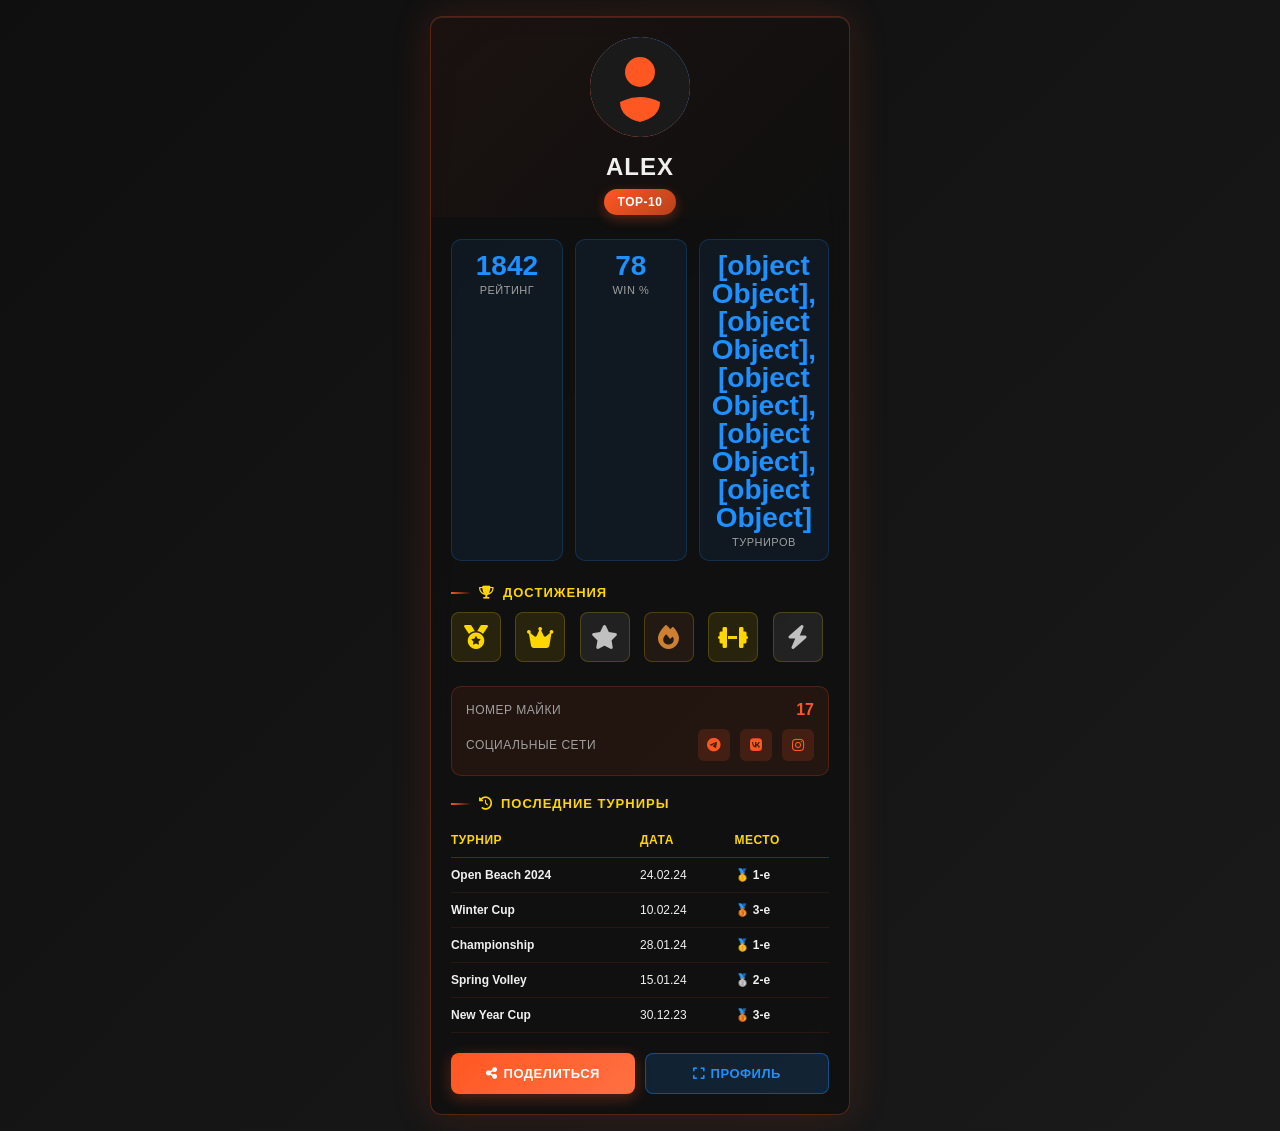
==== player-card.html @ f0dcd7ac "feat: add Player Card component for mobile (iPhone 17 Pro Max optimization) Design: - Glassmorphism " ====
<!DOCTYPE html>
<html lang="ru">
<head>
    <meta charset="UTF-8">
    <meta name="viewport" content="width=device-width, initial-scale=1.0">
    <title>Карточка игрока — Лютые пляжники</title>
    <link rel="stylesheet" href="https://cdnjs.cloudflare.com/ajax/libs/font-awesome/6.4.0/css/all.min.css">
    <style>
        /* ====== CSS ПЕРЕМЕННЫЕ ====== */
        :root {
            --color-fire: #FF5722;        /* Огненный оранжевый */
            --color-ice: #1E90FF;         /* Ледяной синий */
            --color-gold: #FFD700;        /* Золото */
            --color-dark: #0f0f0f;        /* Угольно-чёрный */
            --color-gray: #1a1a1a;        /* Глубокий серый */
            --color-text: #f0f0f0;        /* Белый текст */
            --color-text-muted: #a0a0a0;  /* Приглушённый текст */
            --border-radius: 12px;
            --transition: 0.3s cubic-bezier(0.4, 0, 0.2, 1);
        }

        * {
            margin: 0;
            padding: 0;
            box-sizing: border-box;
        }

        body {
            font-family: -apple-system, BlinkMacSystemFont, 'Segoe UI', Roboto, Oxygen, Ubuntu, Cantarell, sans-serif;
            background: linear-gradient(135deg, var(--color-dark) 0%, var(--color-gray) 100%);
            min-height: 100vh;
            display: flex;
            align-items: center;
            justify-content: center;
            padding: 16px;
        }

        /* ====== ГЛАВНЫЙ КОНТЕЙНЕР КАРТОЧКИ ====== */
        .player-card {
            width: 100%;
            max-width: 420px;
            background: rgba(15, 15, 15, 0.7);
            backdrop-filter: blur(10px);
            border: 1px solid rgba(255, 87, 34, 0.3);
            border-radius: var(--border-radius);
            padding: 20px;
            box-shadow:
                0 0 40px rgba(255, 87, 34, 0.15),
                inset 0 1px 0 rgba(255, 255, 255, 0.1);
            transition: all var(--transition);
            position: relative;
            overflow: hidden;
        }

        /* Активное состояние при наведении на desktop */
        @media (hover: hover) {
            .player-card:hover {
                border-color: rgba(255, 87, 34, 0.6);
                box-shadow:
                    0 0 60px rgba(255, 87, 34, 0.25),
                    inset 0 1px 0 rgba(255, 255, 255, 0.15);
                transform: translateY(-2px);
            }
        }

        /* Фоновый градиент (скрытый слой) */
        .player-card::before {
            content: '';
            position: absolute;
            top: 0;
            left: 0;
            right: 0;
            height: 200px;
            background: linear-gradient(135deg, rgba(255, 87, 34, 0.05) 0%, transparent 100%);
            pointer-events: none;
        }

        /* ====== HEADER СЕКЦИЯ ====== */
        .card-header {
            text-align: center;
            margin-bottom: 24px;
            position: relative;
            z-index: 1;
        }

        /* Аватар с кольцом */
        .avatar-container {
            position: relative;
            width: 100px;
            height: 100px;
            margin: 0 auto 16px;
        }

        .avatar-ring {
            position: absolute;
            inset: 0;
            border-radius: 50%;
            background: linear-gradient(45deg, var(--color-fire) 0%, var(--color-ice) 100%);
            padding: 3px;
            animation: ring-glow 3s ease-in-out infinite;
        }

        .avatar-ring::after {
            content: '';
            position: absolute;
            inset: 3px;
            border-radius: 50%;
            background: rgba(15, 15, 15, 0.9);
        }

        .avatar-img {
            position: absolute;
            inset: 0;
            border-radius: 50%;
            object-fit: cover;
            z-index: 2;
        }

        /* Анимация свечения кольца */
        @keyframes ring-glow {
            0%, 100% {
                box-shadow: 0 0 15px rgba(255, 87, 34, 0.5);
            }
            50% {
                box-shadow: 0 0 25px rgba(255, 87, 34, 0.8);
            }
        }

        .nickname {
            font-size: 24px;
            font-weight: 700;
            color: var(--color-text);
            text-transform: uppercase;
            letter-spacing: 1px;
            margin-bottom: 8px;
        }

        /* Ранг-бейдж */
        .rank-badge {
            display: inline-block;
            background: linear-gradient(135deg, var(--color-fire), rgba(255, 87, 34, 0.7));
            color: white;
            padding: 6px 14px;
            border-radius: 20px;
            font-size: 12px;
            font-weight: 600;
            letter-spacing: 0.5px;
            box-shadow: 0 4px 12px rgba(255, 87, 34, 0.3);
        }

        /* ====== STATS СЕКЦИЯ (ГЛАВНЫЕ ЦИФРЫ) ====== */
        .stats-grid {
            display: grid;
            grid-template-columns: 1fr 1fr 1fr;
            gap: 12px;
            margin-bottom: 24px;
            position: relative;
            z-index: 1;
        }

        .stat-item {
            background: rgba(30, 144, 255, 0.08);
            border: 1px solid rgba(30, 144, 255, 0.2);
            border-radius: 10px;
            padding: 12px;
            text-align: center;
            transition: all var(--transition);
        }

        @media (hover: hover) {
            .stat-item:hover {
                background: rgba(30, 144, 255, 0.15);
                border-color: rgba(30, 144, 255, 0.5);
                transform: translateY(-2px);
            }
        }

        .stat-value {
            display: block;
            font-size: 28px;
            font-weight: 800;
            color: var(--color-ice);
            line-height: 1;
            margin-bottom: 4px;
        }

        .stat-label {
            display: block;
            font-size: 11px;
            color: var(--color-text-muted);
            text-transform: uppercase;
            letter-spacing: 0.5px;
        }

        /* ====== ДОСТИЖЕНИЯ ====== */
        .achievements-section {
            margin-bottom: 24px;
            position: relative;
            z-index: 1;
        }

        .section-title {
            font-size: 13px;
            font-weight: 600;
            color: var(--color-gold);
            text-transform: uppercase;
            letter-spacing: 1px;
            margin-bottom: 12px;
            display: flex;
            align-items: center;
            gap: 8px;
        }

        .section-title::before {
            content: '';
            width: 20px;
            height: 2px;
            background: linear-gradient(90deg, var(--color-fire), transparent);
        }

        .achievements-grid {
            display: grid;
            grid-template-columns: repeat(auto-fit, minmax(45px, 1fr));
            gap: 8px;
        }

        .achievement-badge {
            width: 50px;
            height: 50px;
            display: flex;
            align-items: center;
            justify-content: center;
            border-radius: 8px;
            font-size: 24px;
            cursor: pointer;
            transition: all var(--transition);
            position: relative;
            border: 1px solid rgba(255, 215, 0, 0.2);
        }

        .achievement-badge.gold {
            background: rgba(255, 215, 0, 0.1);
            color: var(--color-gold);
        }

        .achievement-badge.silver {
            background: rgba(192, 192, 192, 0.1);
            color: #c0c0c0;
        }

        .achievement-badge.bronze {
            background: rgba(205, 127, 50, 0.1);
            color: #cd7f32;
        }

        @media (hover: hover) {
            .achievement-badge:hover {
                transform: scale(1.1);
                box-shadow: 0 0 20px currentColor;
                border-color: currentColor;
            }
        }

        /* ====== ЛИЧНАЯ ИНФОРМАЦИЯ ====== */
        .personal-info {
            background: rgba(255, 87, 34, 0.08);
            border: 1px solid rgba(255, 87, 34, 0.2);
            border-radius: 10px;
            padding: 14px;
            margin-bottom: 20px;
            position: relative;
            z-index: 1;
        }

        .info-row {
            display: flex;
            justify-content: space-between;
            align-items: center;
            margin-bottom: 10px;
        }

        .info-row:last-child {
            margin-bottom: 0;
        }

        .info-label {
            font-size: 12px;
            color: var(--color-text-muted);
            text-transform: uppercase;
            letter-spacing: 0.5px;
        }

        .info-value {
            font-size: 16px;
            font-weight: 600;
            color: var(--color-fire);
        }

        .social-links {
            display: flex;
            gap: 10px;
        }

        .social-icon {
            width: 32px;
            height: 32px;
            display: flex;
            align-items: center;
            justify-content: center;
            border-radius: 6px;
            background: rgba(255, 87, 34, 0.15);
            color: var(--color-fire);
            text-decoration: none;
            font-size: 14px;
            transition: all var(--transition);
            cursor: pointer;
        }

        @media (hover: hover) {
            .social-icon:hover {
                background: rgba(255, 87, 34, 0.3);
                transform: scale(1.1);
            }
        }

        /* ====== ИСТОРИЯ ТУРНИРОВ ====== */
        .history-section {
            position: relative;
            z-index: 1;
        }

        .history-table {
            width: 100%;
            font-size: 12px;
            border-collapse: collapse;
        }

        .history-table thead {
            border-bottom: 1px solid rgba(255, 87, 34, 0.3);
        }

        .history-table th {
            text-align: left;
            padding: 10px 0;
            color: var(--color-gold);
            font-weight: 600;
            text-transform: uppercase;
            letter-spacing: 0.5px;
        }

        .history-table td {
            padding: 10px 0;
            color: var(--color-text);
            border-bottom: 1px solid rgba(255, 87, 34, 0.1);
        }

        .tournament-name {
            font-weight: 600;
        }

        .tournament-place {
            color: var(--color-fire);
            font-weight: 700;
        }

        /* ====== КНОПКИ ДЕЙСТВИЙ ====== */
        .actions {
            display: grid;
            grid-template-columns: 1fr 1fr;
            gap: 10px;
            margin-top: 20px;
            position: relative;
            z-index: 1;
        }

        .btn {
            padding: 12px;
            border: none;
            border-radius: 8px;
            font-size: 13px;
            font-weight: 600;
            letter-spacing: 0.5px;
            cursor: pointer;
            transition: all var(--transition);
            text-transform: uppercase;
            display: flex;
            align-items: center;
            justify-content: center;
            gap: 6px;
        }

        .btn-primary {
            background: linear-gradient(135deg, var(--color-fire), #ff7043);
            color: white;
            box-shadow: 0 4px 15px rgba(255, 87, 34, 0.3);
        }

        @media (hover: hover) {
            .btn-primary:hover {
                box-shadow: 0 6px 20px rgba(255, 87, 34, 0.5);
                transform: translateY(-2px);
            }
        }

        .btn-secondary {
            background: rgba(30, 144, 255, 0.15);
            color: var(--color-ice);
            border: 1px solid rgba(30, 144, 255, 0.4);
        }

        @media (hover: hover) {
            .btn-secondary:hover {
                background: rgba(30, 144, 255, 0.25);
                border-color: rgba(30, 144, 255, 0.7);
            }
        }

        /* ====== МОДАЛЬНОЕ ОКНО ПРЕДПРОСМОТРА ====== */
        .modal {
            display: none;
            position: fixed;
            top: 0;
            left: 0;
            right: 0;
            bottom: 0;
            background: rgba(0, 0, 0, 0.8);
            z-index: 1000;
            align-items: center;
            justify-content: center;
            padding: 16px;
        }

        .modal.active {
            display: flex;
        }

        .modal-content {
            background: var(--color-dark);
            border-radius: 16px;
            padding: 20px;
            max-width: 420px;
            width: 100%;
            max-height: 90vh;
            overflow-y: auto;
        }

        .modal-header {
            display: flex;
            justify-content: space-between;
            align-items: center;
            margin-bottom: 20px;
        }

        .modal-title {
            font-size: 16px;
            font-weight: 700;
            color: var(--color-text);
        }

        .modal-close {
            background: none;
            border: none;
            color: var(--color-text-muted);
            font-size: 24px;
            cursor: pointer;
            transition: color var(--transition);
        }

        @media (hover: hover) {
            .modal-close:hover {
                color: var(--color-fire);
            }
        }

        /* ====== АДАПТИВНОСТЬ ДЛЯ МОБИЛОК ====== */
        @media (max-width: 480px) {
            .player-card {
                padding: 16px;
                max-width: 100%;
            }

            .nickname {
                font-size: 20px;
            }

            .stat-value {
                font-size: 24px;
            }

            .actions {
                grid-template-columns: 1fr;
            }
        }

        /* ====== РЕЖИМ "ПОДЕЛИТЬСЯ" (ДЛЯ СКРИНШОТА) ====== */
        .player-card.share-mode {
            margin: 0;
            border-radius: 20px;
            box-shadow: 0 0 60px rgba(255, 87, 34, 0.4);
        }
    </style>
</head>
<body>
    <!-- КАРТОЧКА ИГРОКА -->
    <div class="player-card" id="playerCard">
        <!-- HEADER -->
        <div class="card-header">
            <div class="avatar-container">
                <div class="avatar-ring"></div>
                <img src="data:image/svg+xml,%3Csvg xmlns='http://www.w3.org/2000/svg' viewBox='0 0 100 100'%3E%3Ccircle cx='50' cy='50' r='50' fill='%231a1a1a'/%3E%3Ccircle cx='50' cy='35' r='15' fill='%23FF5722'/%3E%3Cpath d='M30 65 Q50 55 70 65 Q70 80 50 85 Q30 80 30 65' fill='%23FF5722'/%3E%3C/svg%3E" alt="Player Avatar" class="avatar-img">
            </div>
            <div class="nickname" id="nickname">ALEX</div>
            <div class="rank-badge" id="rankBadge">TOP-10</div>
        </div>

        <!-- ОСНОВНЫЕ СТАТЫ -->
        <div class="stats-grid">
            <div class="stat-item">
                <span class="stat-value" id="rating">1842</span>
                <span class="stat-label">Рейтинг</span>
            </div>
            <div class="stat-item">
                <span class="stat-value" id="winRate">78</span>
                <span class="stat-label">Win %</span>
            </div>
            <div class="stat-item">
                <span class="stat-value" id="tournaments">24</span>
                <span class="stat-label">Турниров</span>
            </div>
        </div>

        <!-- ДОСТИЖЕНИЯ -->
        <div class="achievements-section">
            <div class="section-title">
                <i class="fas fa-trophy"></i> Достижения
            </div>
            <div class="achievements-grid" id="achievementsGrid">
                <div class="achievement-badge gold" title="1-е место: Open Beach 2024">
                    <i class="fas fa-medal"></i>
                </div>
                <div class="achievement-badge gold" title="1-е место: Championship 2024">
                    <i class="fas fa-crown"></i>
                </div>
                <div class="achievement-badge silver" title="2-е место: Spring Cup">
                    <i class="fas fa-star"></i>
                </div>
                <div class="achievement-badge bronze" title="3-е место: Summer Series">
                    <i class="fas fa-fire"></i>
                </div>
                <div class="achievement-badge gold" title="Лучший либеро">
                    <i class="fas fa-dumbbell"></i>
                </div>
                <div class="achievement-badge silver" title="Лучший атакующий">
                    <i class="fas fa-bolt"></i>
                </div>
            </div>
        </div>

        <!-- ЛИЧНАЯ ИНФОРМАЦИЯ -->
        <div class="personal-info">
            <div class="info-row">
                <span class="info-label">Номер майки</span>
                <span class="info-value" id="jerseyNumber">17</span>
            </div>
            <div class="info-row">
                <span class="info-label">Социальные сети</span>
                <div class="social-links">
                    <a href="#" class="social-icon" title="Telegram">
                        <i class="fab fa-telegram"></i>
                    </a>
                    <a href="#" class="social-icon" title="VK">
                        <i class="fab fa-vk"></i>
                    </a>
                    <a href="#" class="social-icon" title="Instagram">
                        <i class="fab fa-instagram"></i>
                    </a>
                </div>
            </div>
        </div>

        <!-- ИСТОРИЯ ТУРНИРОВ -->
        <div class="history-section">
            <div class="section-title">
                <i class="fas fa-history"></i> Последние турниры
            </div>
            <table class="history-table">
                <thead>
                    <tr>
                        <th style="width: 50%;">Турнир</th>
                        <th style="width: 25%;">Дата</th>
                        <th style="width: 25%;">Место</th>
                    </tr>
                </thead>
                <tbody id="historyTableBody">
                    <tr>
                        <td class="tournament-name">Open Beach 2024</td>
                        <td>24.02.24</td>
                        <td class="tournament-place">🥇 1-е</td>
                    </tr>
                    <tr>
                        <td class="tournament-name">Winter Cup</td>
                        <td>10.02.24</td>
                        <td class="tournament-place">🥉 3-е</td>
                    </tr>
                    <tr>
                        <td class="tournament-name">Championship</td>
                        <td>28.01.24</td>
                        <td class="tournament-place">🥇 1-е</td>
                    </tr>
                    <tr>
                        <td class="tournament-name">Spring Volley</td>
                        <td>15.01.24</td>
                        <td class="tournament-place">🥈 2-е</td>
                    </tr>
                    <tr>
                        <td class="tournament-name">New Year Cup</td>
                        <td>30.12.23</td>
                        <td class="tournament-place">🥉 3-е</td>
                    </tr>
                </tbody>
            </table>
        </div>

        <!-- КНОПКИ ДЕЙСТВИЙ -->
        <div class="actions">
            <button class="btn btn-primary" id="shareBtn">
                <i class="fas fa-share-alt"></i> Поделиться
            </button>
            <button class="btn btn-secondary" id="viewFullBtn">
                <i class="fas fa-expand"></i> Профиль
            </button>
        </div>
    </div>

    <!-- МОДАЛЬНОЕ ОКНО ПРЕДПРОСМОТРА -->
    <div class="modal" id="shareModal">
        <div class="modal-content">
            <div class="modal-header">
                <div class="modal-title">Готово для сторис 📸</div>
                <button class="modal-close" id="closeModal">&times;</button>
            </div>
            <div id="playerCardPreview"></div>
            <div class="actions" style="margin-top: 16px;">
                <button class="btn btn-primary" id="screenshotBtn">
                    <i class="fas fa-camera"></i> Скачать
                </button>
                <button class="btn btn-secondary" id="copyLink">
                    <i class="fas fa-link"></i> Скопировать ссылку
                </button>
            </div>
        </div>
    </div>

    <!-- СКРИПТ -->
    <script>
        // ====== КОНФИГУРАЦИЯ ИГРОКА ======
        const playerData = {
            nickname: 'ALEX',
            rank: 'TOP-10',
            rating: 1842,
            winRate: 78,
            tournaments: 24,
            jerseyNumber: 17,
            avatar: 'data:image/svg+xml,%3Csvg xmlns=%22http://www.w3.org/2000/svg%22 viewBox=%220 0 100 100%22%3E%3Ccircle cx=%2250%22 cy=%2250%22 r=%2250%22 fill=%22%231a1a1a%22/%3E%3Ccircle cx=%2250%22 cy=%2235%22 r=%2215%22 fill=%22%23FF5722%22/%3E%3Cpath d=%22M30 65 Q50 55 70 65 Q70 80 50 85 Q30 80 30 65%22 fill=%22%23FF5722%22/%3E%3C/svg%3E',
            achievements: [
                { type: 'gold', icon: 'medal', title: '1-е место: Open Beach 2024' },
                { type: 'gold', icon: 'crown', title: '1-е место: Championship 2024' },
                { type: 'silver', icon: 'star', title: '2-е место: Spring Cup' },
                { type: 'bronze', icon: 'fire', title: '3-е место: Summer Series' },
                { type: 'gold', icon: 'dumbbell', title: 'Лучший либеро' },
                { type: 'silver', icon: 'bolt', title: 'Лучший атакующий' }
            ],
            tournaments: [
                { name: 'Open Beach 2024', date: '24.02.24', place: '🥇 1-е' },
                { name: 'Winter Cup', date: '10.02.24', place: '🥉 3-е' },
                { name: 'Championship', date: '28.01.24', place: '🥇 1-е' },
                { name: 'Spring Volley', date: '15.01.24', place: '🥈 2-е' },
                { name: 'New Year Cup', date: '30.12.23', place: '🥉 3-е' }
            ]
        };

        // ====== DOM ЭЛЕМЕНТЫ ======
        const elements = {
            nickname: document.getElementById('nickname'),
            rankBadge: document.getElementById('rankBadge'),
            rating: document.getElementById('rating'),
            winRate: document.getElementById('winRate'),
            tournaments: document.getElementById('tournaments'),
            jerseyNumber: document.getElementById('jerseyNumber'),
            playerCard: document.getElementById('playerCard'),
            shareBtn: document.getElementById('shareBtn'),
            viewFullBtn: document.getElementById('viewFullBtn'),
            shareModal: document.getElementById('shareModal'),
            closeModal: document.getElementById('closeModal'),
            screenshotBtn: document.getElementById('screenshotBtn'),
            copyLink: document.getElementById('copyLink'),
            playerCardPreview: document.getElementById('playerCardPreview'),
            historyTableBody: document.getElementById('historyTableBody'),
            achievementsGrid: document.getElementById('achievementsGrid')
        };

        // ====== ИНИЦИАЛИЗАЦИЯ ДАННЫХ ======
        function initializePlayerCard() {
            elements.nickname.textContent = playerData.nickname;
            elements.rankBadge.textContent = playerData.rank;
            elements.rating.textContent = playerData.rating;
            elements.winRate.textContent = playerData.winRate;
            elements.tournaments.textContent = playerData.tournaments;
            elements.jerseyNumber.textContent = playerData.jerseyNumber;
        }

        // ====== ОБРАБОТЧИКИ КНОПОК ======
        elements.shareBtn.addEventListener('click', () => {
            elements.playerCardPreview.innerHTML = elements.playerCard.innerHTML;
            elements.shareModal.classList.add('active');
        });

        elements.closeModal.addEventListener('click', () => {
            elements.shareModal.classList.remove('active');
        });

        elements.shareModal.addEventListener('click', (e) => {
            if (e.target === elements.shareModal) {
                elements.shareModal.classList.remove('active');
            }
        });

        // Скачивание скриншота (используем html2canvas библиотеку если нужно)
        elements.screenshotBtn.addEventListener('click', async () => {
            // Функция работает с встроенными эффектами
            const card = elements.playerCardPreview.querySelector('.player-card') || elements.playerCard;
            alert('✨ Скриншот готов! На реальном сайте интегрируй html2canvas.\n\nПримерный код:\n\nhtml2canvas(card).then(canvas => {\n  const link = document.createElement("a");\n  link.href = canvas.toDataURL();\n  link.download = "player-card.png";\n  link.click();\n})');
        });

        elements.copyLink.addEventListener('click', () => {
            const playerUrl = `${window.location.origin}?player=${playerData.nickname}`;
            navigator.clipboard.writeText(playerUrl);
            alert('🔗 Ссылка скопирована в буфер обмена!');
        });

        // ====== ИНИЦИАЛИЗАЦИЯ ======
        initializePlayerCard();

        // ====== ФУНКЦИИ ДЛЯ ИНТЕГРАЦИИ В DJANGO ======
        /**
         * Обновить данные игрока (используй эту функцию при загрузке данных из API)
         * @param {Object} newData - Новые данные игрока
         */
        function updatePlayerData(newData) {
            const merged = { ...playerData, ...newData };
            playerData.nickname = merged.nickname;
            playerData.rank = merged.rank;
            playerData.rating = merged.rating;
            playerData.winRate = merged.winRate;
            playerData.tournaments = merged.tournaments;
            playerData.jerseyNumber = merged.jerseyNumber;

            initializePlayerCard();
        }

        /**
         * Получить данные игрока в JSON формате (для отправки на сервер)
         */
        function getPlayerData() {
            return playerData;
        }

        // Экспорт функций в глобальную область (для использования из шаблонов Django)
        window.playerCardAPI = { updatePlayerData, getPlayerData };
    </script>
</body>
</html>
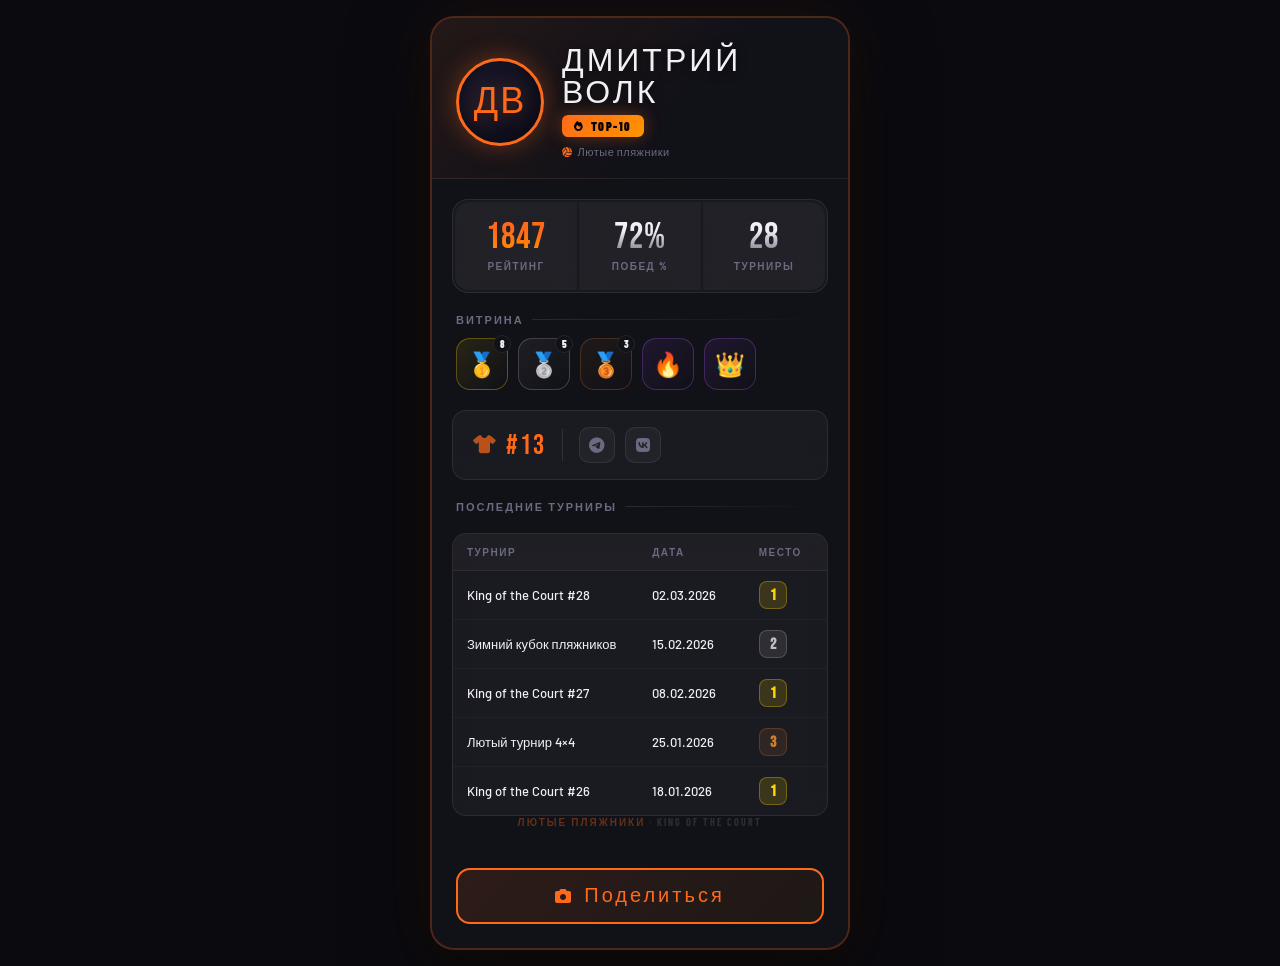
==== commit 8d99c53a: "feat: карточка ЛЮТОГО пляжника — UI-компонент Fighter Card Стильная персональная карточка игрока в с" ====
--- a/player-card.html
+++ b/player-card.html
@@ -1,772 +1,682 @@
 <!DOCTYPE html>
 <html lang="ru">
 <head>
-    <meta charset="UTF-8">
-    <meta name="viewport" content="width=device-width, initial-scale=1.0">
-    <title>Карточка игрока — Лютые пляжники</title>
-    <link rel="stylesheet" href="https://cdnjs.cloudflare.com/ajax/libs/font-awesome/6.4.0/css/all.min.css">
-    <style>
-        /* ====== CSS ПЕРЕМЕННЫЕ ====== */
-        :root {
-            --color-fire: #FF5722;        /* Огненный оранжевый */
-            --color-ice: #1E90FF;         /* Ледяной синий */
-            --color-gold: #FFD700;        /* Золото */
-            --color-dark: #0f0f0f;        /* Угольно-чёрный */
-            --color-gray: #1a1a1a;        /* Глубокий серый */
-            --color-text: #f0f0f0;        /* Белый текст */
-            --color-text-muted: #a0a0a0;  /* Приглушённый текст */
-            --border-radius: 12px;
-            --transition: 0.3s cubic-bezier(0.4, 0, 0.2, 1);
-        }
-
-        * {
-            margin: 0;
-            padding: 0;
-            box-sizing: border-box;
-        }
-
-        body {
-            font-family: -apple-system, BlinkMacSystemFont, 'Segoe UI', Roboto, Oxygen, Ubuntu, Cantarell, sans-serif;
-            background: linear-gradient(135deg, var(--color-dark) 0%, var(--color-gray) 100%);
-            min-height: 100vh;
-            display: flex;
-            align-items: center;
-            justify-content: center;
-            padding: 16px;
-        }
-
-        /* ====== ГЛАВНЫЙ КОНТЕЙНЕР КАРТОЧКИ ====== */
-        .player-card {
-            width: 100%;
-            max-width: 420px;
-            background: rgba(15, 15, 15, 0.7);
-            backdrop-filter: blur(10px);
-            border: 1px solid rgba(255, 87, 34, 0.3);
-            border-radius: var(--border-radius);
-            padding: 20px;
-            box-shadow:
-                0 0 40px rgba(255, 87, 34, 0.15),
-                inset 0 1px 0 rgba(255, 255, 255, 0.1);
-            transition: all var(--transition);
-            position: relative;
-            overflow: hidden;
-        }
-
-        /* Активное состояние при наведении на desktop */
-        @media (hover: hover) {
-            .player-card:hover {
-                border-color: rgba(255, 87, 34, 0.6);
-                box-shadow:
-                    0 0 60px rgba(255, 87, 34, 0.25),
-                    inset 0 1px 0 rgba(255, 255, 255, 0.15);
-                transform: translateY(-2px);
-            }
-        }
-
-        /* Фоновый градиент (скрытый слой) */
-        .player-card::before {
-            content: '';
-            position: absolute;
-            top: 0;
-            left: 0;
-            right: 0;
-            height: 200px;
-            background: linear-gradient(135deg, rgba(255, 87, 34, 0.05) 0%, transparent 100%);
-            pointer-events: none;
-        }
-
-        /* ====== HEADER СЕКЦИЯ ====== */
-        .card-header {
-            text-align: center;
-            margin-bottom: 24px;
-            position: relative;
-            z-index: 1;
-        }
-
-        /* Аватар с кольцом */
-        .avatar-container {
-            position: relative;
-            width: 100px;
-            height: 100px;
-            margin: 0 auto 16px;
-        }
-
-        .avatar-ring {
-            position: absolute;
-            inset: 0;
-            border-radius: 50%;
-            background: linear-gradient(45deg, var(--color-fire) 0%, var(--color-ice) 100%);
-            padding: 3px;
-            animation: ring-glow 3s ease-in-out infinite;
-        }
-
-        .avatar-ring::after {
-            content: '';
-            position: absolute;
-            inset: 3px;
-            border-radius: 50%;
-            background: rgba(15, 15, 15, 0.9);
-        }
-
-        .avatar-img {
-            position: absolute;
-            inset: 0;
-            border-radius: 50%;
-            object-fit: cover;
-            z-index: 2;
-        }
-
-        /* Анимация свечения кольца */
-        @keyframes ring-glow {
-            0%, 100% {
-                box-shadow: 0 0 15px rgba(255, 87, 34, 0.5);
-            }
-            50% {
-                box-shadow: 0 0 25px rgba(255, 87, 34, 0.8);
-            }
-        }
-
-        .nickname {
-            font-size: 24px;
-            font-weight: 700;
-            color: var(--color-text);
-            text-transform: uppercase;
-            letter-spacing: 1px;
-            margin-bottom: 8px;
-        }
-
-        /* Ранг-бейдж */
-        .rank-badge {
-            display: inline-block;
-            background: linear-gradient(135deg, var(--color-fire), rgba(255, 87, 34, 0.7));
-            color: white;
-            padding: 6px 14px;
-            border-radius: 20px;
-            font-size: 12px;
-            font-weight: 600;
-            letter-spacing: 0.5px;
-            box-shadow: 0 4px 12px rgba(255, 87, 34, 0.3);
-        }
-
-        /* ====== STATS СЕКЦИЯ (ГЛАВНЫЕ ЦИФРЫ) ====== */
-        .stats-grid {
-            display: grid;
-            grid-template-columns: 1fr 1fr 1fr;
-            gap: 12px;
-            margin-bottom: 24px;
-            position: relative;
-            z-index: 1;
-        }
-
-        .stat-item {
-            background: rgba(30, 144, 255, 0.08);
-            border: 1px solid rgba(30, 144, 255, 0.2);
-            border-radius: 10px;
-            padding: 12px;
-            text-align: center;
-            transition: all var(--transition);
-        }
-
-        @media (hover: hover) {
-            .stat-item:hover {
-                background: rgba(30, 144, 255, 0.15);
-                border-color: rgba(30, 144, 255, 0.5);
-                transform: translateY(-2px);
-            }
-        }
-
-        .stat-value {
-            display: block;
-            font-size: 28px;
-            font-weight: 800;
-            color: var(--color-ice);
-            line-height: 1;
-            margin-bottom: 4px;
-        }
-
-        .stat-label {
-            display: block;
-            font-size: 11px;
-            color: var(--color-text-muted);
-            text-transform: uppercase;
-            letter-spacing: 0.5px;
-        }
-
-        /* ====== ДОСТИЖЕНИЯ ====== */
-        .achievements-section {
-            margin-bottom: 24px;
-            position: relative;
-            z-index: 1;
-        }
-
-        .section-title {
-            font-size: 13px;
-            font-weight: 600;
-            color: var(--color-gold);
-            text-transform: uppercase;
-            letter-spacing: 1px;
-            margin-bottom: 12px;
-            display: flex;
-            align-items: center;
-            gap: 8px;
-        }
-
-        .section-title::before {
-            content: '';
-            width: 20px;
-            height: 2px;
-            background: linear-gradient(90deg, var(--color-fire), transparent);
-        }
-
-        .achievements-grid {
-            display: grid;
-            grid-template-columns: repeat(auto-fit, minmax(45px, 1fr));
-            gap: 8px;
-        }
-
-        .achievement-badge {
-            width: 50px;
-            height: 50px;
-            display: flex;
-            align-items: center;
-            justify-content: center;
-            border-radius: 8px;
-            font-size: 24px;
-            cursor: pointer;
-            transition: all var(--transition);
-            position: relative;
-            border: 1px solid rgba(255, 215, 0, 0.2);
-        }
-
-        .achievement-badge.gold {
-            background: rgba(255, 215, 0, 0.1);
-            color: var(--color-gold);
-        }
-
-        .achievement-badge.silver {
-            background: rgba(192, 192, 192, 0.1);
-            color: #c0c0c0;
-        }
-
-        .achievement-badge.bronze {
-            background: rgba(205, 127, 50, 0.1);
-            color: #cd7f32;
-        }
-
-        @media (hover: hover) {
-            .achievement-badge:hover {
-                transform: scale(1.1);
-                box-shadow: 0 0 20px currentColor;
-                border-color: currentColor;
-            }
-        }
-
-        /* ====== ЛИЧНАЯ ИНФОРМАЦИЯ ====== */
-        .personal-info {
-            background: rgba(255, 87, 34, 0.08);
-            border: 1px solid rgba(255, 87, 34, 0.2);
-            border-radius: 10px;
-            padding: 14px;
-            margin-bottom: 20px;
-            position: relative;
-            z-index: 1;
-        }
-
-        .info-row {
-            display: flex;
-            justify-content: space-between;
-            align-items: center;
-            margin-bottom: 10px;
-        }
-
-        .info-row:last-child {
-            margin-bottom: 0;
-        }
-
-        .info-label {
-            font-size: 12px;
-            color: var(--color-text-muted);
-            text-transform: uppercase;
-            letter-spacing: 0.5px;
-        }
-
-        .info-value {
-            font-size: 16px;
-            font-weight: 600;
-            color: var(--color-fire);
-        }
-
-        .social-links {
-            display: flex;
-            gap: 10px;
-        }
-
-        .social-icon {
-            width: 32px;
-            height: 32px;
-            display: flex;
-            align-items: center;
-            justify-content: center;
-            border-radius: 6px;
-            background: rgba(255, 87, 34, 0.15);
-            color: var(--color-fire);
-            text-decoration: none;
-            font-size: 14px;
-            transition: all var(--transition);
-            cursor: pointer;
-        }
-
-        @media (hover: hover) {
-            .social-icon:hover {
-                background: rgba(255, 87, 34, 0.3);
-                transform: scale(1.1);
-            }
-        }
-
-        /* ====== ИСТОРИЯ ТУРНИРОВ ====== */
-        .history-section {
-            position: relative;
-            z-index: 1;
-        }
-
-        .history-table {
-            width: 100%;
-            font-size: 12px;
-            border-collapse: collapse;
-        }
-
-        .history-table thead {
-            border-bottom: 1px solid rgba(255, 87, 34, 0.3);
-        }
-
-        .history-table th {
-            text-align: left;
-            padding: 10px 0;
-            color: var(--color-gold);
-            font-weight: 600;
-            text-transform: uppercase;
-            letter-spacing: 0.5px;
-        }
-
-        .history-table td {
-            padding: 10px 0;
-            color: var(--color-text);
-            border-bottom: 1px solid rgba(255, 87, 34, 0.1);
-        }
-
-        .tournament-name {
-            font-weight: 600;
-        }
-
-        .tournament-place {
-            color: var(--color-fire);
-            font-weight: 700;
-        }
-
-        /* ====== КНОПКИ ДЕЙСТВИЙ ====== */
-        .actions {
-            display: grid;
-            grid-template-columns: 1fr 1fr;
-            gap: 10px;
-            margin-top: 20px;
-            position: relative;
-            z-index: 1;
-        }
-
-        .btn {
-            padding: 12px;
-            border: none;
-            border-radius: 8px;
-            font-size: 13px;
-            font-weight: 600;
-            letter-spacing: 0.5px;
-            cursor: pointer;
-            transition: all var(--transition);
-            text-transform: uppercase;
-            display: flex;
-            align-items: center;
-            justify-content: center;
-            gap: 6px;
-        }
-
-        .btn-primary {
-            background: linear-gradient(135deg, var(--color-fire), #ff7043);
-            color: white;
-            box-shadow: 0 4px 15px rgba(255, 87, 34, 0.3);
-        }
-
-        @media (hover: hover) {
-            .btn-primary:hover {
-                box-shadow: 0 6px 20px rgba(255, 87, 34, 0.5);
-                transform: translateY(-2px);
-            }
-        }
-
-        .btn-secondary {
-            background: rgba(30, 144, 255, 0.15);
-            color: var(--color-ice);
-            border: 1px solid rgba(30, 144, 255, 0.4);
-        }
-
-        @media (hover: hover) {
-            .btn-secondary:hover {
-                background: rgba(30, 144, 255, 0.25);
-                border-color: rgba(30, 144, 255, 0.7);
-            }
-        }
-
-        /* ====== МОДАЛЬНОЕ ОКНО ПРЕДПРОСМОТРА ====== */
-        .modal {
-            display: none;
-            position: fixed;
-            top: 0;
-            left: 0;
-            right: 0;
-            bottom: 0;
-            background: rgba(0, 0, 0, 0.8);
-            z-index: 1000;
-            align-items: center;
-            justify-content: center;
-            padding: 16px;
-        }
-
-        .modal.active {
-            display: flex;
-        }
-
-        .modal-content {
-            background: var(--color-dark);
-            border-radius: 16px;
-            padding: 20px;
-            max-width: 420px;
-            width: 100%;
-            max-height: 90vh;
-            overflow-y: auto;
-        }
-
-        .modal-header {
-            display: flex;
-            justify-content: space-between;
-            align-items: center;
-            margin-bottom: 20px;
-        }
-
-        .modal-title {
-            font-size: 16px;
-            font-weight: 700;
-            color: var(--color-text);
-        }
-
-        .modal-close {
-            background: none;
-            border: none;
-            color: var(--color-text-muted);
-            font-size: 24px;
-            cursor: pointer;
-            transition: color var(--transition);
-        }
-
-        @media (hover: hover) {
-            .modal-close:hover {
-                color: var(--color-fire);
-            }
-        }
-
-        /* ====== АДАПТИВНОСТЬ ДЛЯ МОБИЛОК ====== */
-        @media (max-width: 480px) {
-            .player-card {
-                padding: 16px;
-                max-width: 100%;
-            }
-
-            .nickname {
-                font-size: 20px;
-            }
-
-            .stat-value {
-                font-size: 24px;
-            }
-
-            .actions {
-                grid-template-columns: 1fr;
-            }
-        }
-
-        /* ====== РЕЖИМ "ПОДЕЛИТЬСЯ" (ДЛЯ СКРИНШОТА) ====== */
-        .player-card.share-mode {
-            margin: 0;
-            border-radius: 20px;
-            box-shadow: 0 0 60px rgba(255, 87, 34, 0.4);
-        }
-    </style>
+<meta charset="UTF-8">
+<meta name="viewport" content="width=device-width, initial-scale=1.0, maximum-scale=1.0, user-scalable=no">
+<meta name="theme-color" content="#0a0a0f">
+<title>Карточка Лютого Пляжника</title>
+<link rel="preconnect" href="https://fonts.googleapis.com">
+<link rel="preconnect" href="https://fonts.gstatic.com" crossorigin>
+<link href="https://fonts.googleapis.com/css2?family=Bebas+Neue&family=Barlow+Condensed:wght@400;600;700;900&family=Barlow:wght@400;500;600;700&display=swap" rel="stylesheet">
+<link rel="stylesheet" href="https://cdnjs.cloudflare.com/ajax/libs/font-awesome/6.5.1/css/all.min.css">
+<style>
+/* ── RESET & VARIABLES ──────────────────────────────── */
+*,*::before,*::after{box-sizing:border-box;margin:0;padding:0}
+:root{
+  --bg:#0a0a0f;
+  --card:#111118;
+  --card2:#16161f;
+  --glass:rgba(255,255,255,.04);
+  --glass-border:rgba(255,255,255,.08);
+  --text:#f0f0f5;
+  --muted:#6a6a80;
+  --accent:#ff6a1a;
+  --accent2:#ff9500;
+  --accent-glow:rgba(255,106,26,.35);
+  --neon:#ff6a1a;
+  --gold:#FFD700;
+  --silver:#C0C0C0;
+  --bronze:#CD7F32;
+  --green:#22c55e;
+  --red:#ef4444;
+  --blue:#3b82f6;
+  --purple:#a855f7;
+}
+html{font-size:16px;-webkit-text-size-adjust:100%}
+body{
+  font-family:'Barlow',sans-serif;
+  background:var(--bg);color:var(--text);
+  min-height:100vh;min-height:100dvh;
+  display:flex;align-items:center;justify-content:center;
+  padding:16px;
+  overflow-x:hidden;
+}
+
+/* ── CARD CONTAINER ─────────────────────────────────── */
+.fighter-card{
+  width:100%;max-width:420px;
+  background:var(--card);
+  border-radius:24px;
+  border:2px solid rgba(255,106,26,.25);
+  position:relative;
+  overflow:hidden;
+  box-shadow:
+    0 0 60px rgba(255,106,26,.08),
+    0 25px 80px rgba(0,0,0,.6);
+}
+/* Ambient gradient glow */
+.fighter-card::before{
+  content:'';position:absolute;top:-50%;left:-50%;
+  width:200%;height:200%;
+  background:conic-gradient(from 180deg at 50% 50%,
+    transparent 0deg,
+    rgba(255,106,26,.06) 60deg,
+    transparent 120deg,
+    rgba(255,149,0,.04) 200deg,
+    transparent 300deg);
+  animation:cardRotate 12s linear infinite;
+  pointer-events:none;z-index:0;
+}
+@keyframes cardRotate{from{transform:rotate(0deg)}to{transform:rotate(360deg)}}
+
+/* Glass overlay on top of rotating gradient */
+.fighter-card::after{
+  content:'';position:absolute;inset:0;
+  background:var(--card);
+  border-radius:22px;
+  z-index:1;
+}
+.fighter-card>*{position:relative;z-index:2}
+
+/* ── HEADER ─────────────────────────────────────────── */
+.fc-header{
+  padding:28px 24px 20px;
+  display:flex;align-items:center;gap:18px;
+  background:linear-gradient(135deg,rgba(255,106,26,.08) 0%,transparent 60%);
+  border-bottom:1px solid rgba(255,255,255,.06);
+}
+.fc-avatar{
+  width:88px;height:88px;
+  border-radius:50%;
+  border:3px solid var(--accent);
+  box-shadow:0 0 24px var(--accent-glow),inset 0 0 20px rgba(0,0,0,.4);
+  overflow:hidden;
+  flex-shrink:0;
+  position:relative;
+  background:linear-gradient(135deg,#1a1a2e,#0d0d1a);
+  display:flex;align-items:center;justify-content:center;
+}
+.fc-avatar img{width:100%;height:100%;object-fit:cover}
+.fc-avatar-initials{
+  font-family:'Bebas Neue',sans-serif;
+  font-size:36px;letter-spacing:2px;
+  color:var(--accent);
+  text-shadow:0 0 20px var(--accent-glow);
+}
+.fc-info{flex:1;min-width:0}
+.fc-nickname{
+  font-family:'Bebas Neue',sans-serif;
+  font-size:32px;letter-spacing:3px;line-height:1;
+  color:var(--text);
+  text-shadow:0 2px 10px rgba(0,0,0,.5);
+  margin-bottom:4px;
+}
+.fc-rank{
+  display:inline-flex;align-items:center;gap:6px;
+  padding:4px 12px;border-radius:6px;
+  background:linear-gradient(135deg,var(--accent),var(--accent2));
+  color:#000;
+  font-family:'Barlow Condensed',sans-serif;
+  font-size:12px;font-weight:900;letter-spacing:1.5px;
+  text-transform:uppercase;
+  box-shadow:0 0 16px var(--accent-glow);
+}
+.fc-rank i{font-size:10px}
+.fc-community{
+  margin-top:8px;
+  font-size:11px;color:var(--muted);
+  letter-spacing:.5px;
+  display:flex;align-items:center;gap:5px;
+}
+.fc-community i{color:var(--accent);font-size:10px}
+
+/* ── MAIN STATS ─────────────────────────────────────── */
+.fc-stats{
+  display:grid;grid-template-columns:1fr 1fr 1fr;
+  gap:2px;
+  padding:2px;
+  margin:20px 20px 0;
+  background:rgba(255,255,255,.03);
+  border-radius:16px;
+  border:1px solid var(--glass-border);
+  overflow:hidden;
+}
+.fc-stat{
+  padding:18px 12px;
+  text-align:center;
+  background:var(--glass);
+  backdrop-filter:blur(10px);
+  -webkit-backdrop-filter:blur(10px);
+  position:relative;
+}
+.fc-stat:first-child{border-radius:14px 0 0 14px}
+.fc-stat:last-child{border-radius:0 14px 14px 0}
+.fc-stat-val{
+  font-family:'Bebas Neue',sans-serif;
+  font-size:36px;line-height:1;
+  letter-spacing:1px;
+  background:linear-gradient(180deg,var(--text) 30%,var(--muted));
+  -webkit-background-clip:text;-webkit-text-fill-color:transparent;
+  background-clip:text;
+}
+.fc-stat-val.accent{
+  background:linear-gradient(180deg,var(--accent) 30%,var(--accent2));
+  -webkit-background-clip:text;-webkit-text-fill-color:transparent;
+  background-clip:text;
+}
+.fc-stat-lbl{
+  font-family:'Barlow Condensed',sans-serif;
+  font-size:10px;font-weight:700;
+  letter-spacing:1.5px;text-transform:uppercase;
+  color:var(--muted);margin-top:4px;
+}
+
+/* ── ACHIEVEMENTS ───────────────────────────────────── */
+.fc-section{padding:20px 24px 0}
+.fc-section-title{
+  font-family:'Barlow Condensed',sans-serif;
+  font-size:11px;font-weight:700;
+  letter-spacing:2px;text-transform:uppercase;
+  color:var(--muted);margin-bottom:12px;
+  display:flex;align-items:center;gap:8px;
+}
+.fc-section-title::after{
+  content:'';flex:1;height:1px;
+  background:linear-gradient(90deg,rgba(255,255,255,.1),transparent);
+}
+.fc-badges{display:flex;gap:10px;flex-wrap:wrap}
+.fc-badge{
+  width:52px;height:52px;
+  border-radius:14px;
+  display:flex;align-items:center;justify-content:center;
+  font-size:24px;
+  background:var(--glass);
+  border:1.5px solid var(--glass-border);
+  position:relative;
+  cursor:default;
+  transition:all .25s ease;
+}
+.fc-badge::after{
+  content:attr(data-count);
+  position:absolute;top:-4px;right:-4px;
+  min-width:18px;height:18px;
+  border-radius:9px;
+  background:var(--card);
+  border:1.5px solid var(--glass-border);
+  font-family:'Barlow Condensed',sans-serif;
+  font-size:10px;font-weight:900;
+  color:var(--text);
+  display:flex;align-items:center;justify-content:center;
+  padding:0 4px;
+}
+.fc-badge[data-count="0"]::after{display:none}
+.fc-badge.gold{
+  border-color:rgba(255,215,0,.3);
+  background:linear-gradient(135deg,rgba(255,215,0,.1),transparent);
+}
+.fc-badge.gold:hover{
+  border-color:rgba(255,215,0,.6);
+  box-shadow:0 0 20px rgba(255,215,0,.25);
+  transform:translateY(-2px);
+}
+.fc-badge.silver{
+  border-color:rgba(192,192,192,.25);
+  background:linear-gradient(135deg,rgba(192,192,192,.08),transparent);
+}
+.fc-badge.silver:hover{
+  border-color:rgba(192,192,192,.5);
+  box-shadow:0 0 20px rgba(192,192,192,.2);
+  transform:translateY(-2px);
+}
+.fc-badge.bronze{
+  border-color:rgba(205,127,50,.25);
+  background:linear-gradient(135deg,rgba(205,127,50,.08),transparent);
+}
+.fc-badge.bronze:hover{
+  border-color:rgba(205,127,50,.5);
+  box-shadow:0 0 20px rgba(205,127,50,.2);
+  transform:translateY(-2px);
+}
+.fc-badge.special{
+  border-color:rgba(168,85,247,.3);
+  background:linear-gradient(135deg,rgba(168,85,247,.1),transparent);
+}
+.fc-badge.special:hover{
+  border-color:rgba(168,85,247,.6);
+  box-shadow:0 0 20px rgba(168,85,247,.25);
+  transform:translateY(-2px);
+}
+.fc-badge-tooltip{
+  display:none;position:absolute;bottom:calc(100% + 8px);left:50%;
+  transform:translateX(-50%);
+  padding:5px 10px;border-radius:8px;
+  background:rgba(0,0,0,.9);border:1px solid rgba(255,255,255,.1);
+  font-size:10px;font-weight:700;white-space:nowrap;
+  color:var(--text);z-index:10;
+  pointer-events:none;
+}
+.fc-badge:hover .fc-badge-tooltip{display:block}
+
+/* ── PERSONAL INFO ──────────────────────────────────── */
+.fc-personal{
+  display:flex;align-items:center;gap:16px;
+  padding:16px 20px;
+  margin:20px 20px 0;
+  background:var(--glass);
+  border:1px solid var(--glass-border);
+  border-radius:14px;
+  backdrop-filter:blur(10px);
+  -webkit-backdrop-filter:blur(10px);
+}
+.fc-jersey{
+  display:flex;align-items:center;gap:8px;
+  font-family:'Bebas Neue',sans-serif;
+  font-size:28px;letter-spacing:2px;
+  color:var(--accent);
+}
+.fc-jersey i{font-size:18px;opacity:.7}
+.fc-personal-sep{
+  width:1px;height:32px;
+  background:rgba(255,255,255,.1);
+}
+.fc-socials{display:flex;gap:10px;align-items:center}
+.fc-social{
+  width:36px;height:36px;
+  border-radius:10px;
+  display:flex;align-items:center;justify-content:center;
+  background:rgba(255,255,255,.04);
+  border:1px solid rgba(255,255,255,.08);
+  color:var(--muted);
+  font-size:16px;
+  text-decoration:none;
+  transition:all .2s;
+}
+.fc-social:hover{
+  color:var(--text);
+  border-color:rgba(255,255,255,.2);
+  background:rgba(255,255,255,.08);
+  transform:translateY(-1px);
+}
+
+/* ── HISTORY TABLE ──────────────────────────────────── */
+.fc-history{
+  margin:20px 20px 0;
+  background:var(--glass);
+  border:1px solid var(--glass-border);
+  border-radius:14px;
+  overflow:hidden;
+  backdrop-filter:blur(10px);
+  -webkit-backdrop-filter:blur(10px);
+}
+.fc-history table{width:100%;border-collapse:collapse}
+.fc-history th{
+  font-family:'Barlow Condensed',sans-serif;
+  font-size:10px;font-weight:700;
+  letter-spacing:1.5px;text-transform:uppercase;
+  color:var(--muted);
+  padding:12px 14px;
+  text-align:left;
+  background:rgba(255,255,255,.02);
+  border-bottom:1px solid rgba(255,255,255,.06);
+}
+.fc-history td{
+  padding:10px 14px;
+  font-size:13px;font-weight:500;
+  border-bottom:1px solid rgba(255,255,255,.03);
+  color:var(--text);
+}
+.fc-history tr:last-child td{border-bottom:none}
+.fc-history tr{transition:background .15s}
+.fc-history tbody tr:hover{background:rgba(255,255,255,.03)}
+.fc-place{
+  display:inline-flex;align-items:center;justify-content:center;
+  width:28px;height:28px;border-radius:8px;
+  font-family:'Bebas Neue',sans-serif;
+  font-size:16px;font-weight:700;
+}
+.fc-place.p1{background:rgba(255,215,0,.15);color:var(--gold);border:1px solid rgba(255,215,0,.3)}
+.fc-place.p2{background:rgba(192,192,192,.12);color:var(--silver);border:1px solid rgba(192,192,192,.25)}
+.fc-place.p3{background:rgba(205,127,50,.12);color:var(--bronze);border:1px solid rgba(205,127,50,.25)}
+.fc-place.other{background:rgba(255,255,255,.05);color:var(--muted);border:1px solid rgba(255,255,255,.08)}
+.fc-trn-name{
+  font-weight:600;
+  max-width:160px;
+  white-space:nowrap;overflow:hidden;text-overflow:ellipsis;
+}
+.fc-trn-date{font-size:12px;color:var(--muted)}
+
+/* ── SHARE BUTTON ───────────────────────────────────── */
+.fc-footer{
+  padding:20px 24px 24px;
+}
+.fc-share-btn{
+  width:100%;
+  padding:14px;
+  border-radius:14px;
+  border:2px solid var(--accent);
+  background:linear-gradient(135deg,rgba(255,106,26,.12),rgba(255,149,0,.05));
+  color:var(--accent);
+  font-family:'Bebas Neue',sans-serif;
+  font-size:20px;letter-spacing:3px;
+  cursor:pointer;
+  display:flex;align-items:center;justify-content:center;gap:10px;
+  transition:all .25s;
+  touch-action:manipulation;
+}
+.fc-share-btn:hover{
+  background:linear-gradient(135deg,rgba(255,106,26,.2),rgba(255,149,0,.1));
+  box-shadow:0 0 30px var(--accent-glow);
+}
+.fc-share-btn:active{transform:scale(.97)}
+.fc-share-btn i{font-size:16px}
+
+/* ── SHARE FLASH EFFECT ─────────────────────────────── */
+.fighter-card.flash{
+  animation:shareFlash .8s ease-out;
+}
+@keyframes shareFlash{
+  0%{box-shadow:0 0 0 0 rgba(255,106,26,.6),0 0 60px rgba(255,106,26,.08),0 25px 80px rgba(0,0,0,.6)}
+  30%{box-shadow:0 0 0 12px rgba(255,106,26,.3),0 0 100px rgba(255,106,26,.3),0 25px 80px rgba(0,0,0,.6)}
+  60%{box-shadow:0 0 0 20px rgba(255,106,26,0),0 0 80px rgba(255,106,26,.15),0 25px 80px rgba(0,0,0,.6)}
+  100%{box-shadow:0 0 60px rgba(255,106,26,.08),0 25px 80px rgba(0,0,0,.6)}
+}
+.fighter-card.flash::before{
+  animation:cardRotate 12s linear infinite, flashBurst .8s ease-out;
+}
+@keyframes flashBurst{
+  0%{opacity:1;filter:brightness(3)}
+  100%{opacity:1;filter:brightness(1)}
+}
+
+/* ── WATERMARK ──────────────────────────────────────── */
+.fc-watermark{
+  text-align:center;
+  padding:0 24px 20px;
+  font-family:'Barlow Condensed',sans-serif;
+  font-size:10px;font-weight:700;
+  letter-spacing:2px;text-transform:uppercase;
+  color:rgba(255,255,255,.12);
+}
+.fc-watermark span{color:rgba(255,106,26,.35)}
+
+/* ── RESPONSIVE ─────────────────────────────────────── */
+@media(max-width:380px){
+  .fc-header{padding:20px 16px 16px;gap:14px}
+  .fc-avatar{width:72px;height:72px}
+  .fc-avatar-initials{font-size:28px}
+  .fc-nickname{font-size:26px;letter-spacing:2px}
+  .fc-stats{margin:16px 14px 0}
+  .fc-stat{padding:14px 8px}
+  .fc-stat-val{font-size:28px}
+  .fc-section{padding:16px 16px 0}
+  .fc-personal{margin:16px 14px 0;padding:12px 14px;gap:12px}
+  .fc-jersey{font-size:24px}
+  .fc-history{margin:16px 14px 0}
+  .fc-footer{padding:16px 16px 20px}
+  .fc-trn-name{max-width:120px}
+}
+
+/* ── BACKGROUND PARTICLES ───────────────────────────── */
+.bg-particles{
+  position:fixed;inset:0;z-index:0;
+  pointer-events:none;overflow:hidden;
+}
+.bg-particle{
+  position:absolute;
+  width:2px;height:2px;
+  border-radius:50%;
+  background:var(--accent);
+  opacity:0;
+  animation:particleFloat linear infinite;
+}
+@keyframes particleFloat{
+  0%{opacity:0;transform:translateY(100vh) scale(0)}
+  10%{opacity:.4}
+  90%{opacity:.1}
+  100%{opacity:0;transform:translateY(-10vh) scale(1)}
+}
+
+/* ── ENTRY ANIMATION ────────────────────────────────── */
+.fighter-card{
+  animation:cardEntry .6s cubic-bezier(.16,1,.3,1) both;
+}
+@keyframes cardEntry{
+  from{opacity:0;transform:translateY(30px) scale(.95)}
+  to{opacity:1;transform:translateY(0) scale(1)}
+}
+</style>
 </head>
 <body>
-    <!-- КАРТОЧКА ИГРОКА -->
-    <div class="player-card" id="playerCard">
-        <!-- HEADER -->
-        <div class="card-header">
-            <div class="avatar-container">
-                <div class="avatar-ring"></div>
-                <img src="data:image/svg+xml,%3Csvg xmlns='http://www.w3.org/2000/svg' viewBox='0 0 100 100'%3E%3Ccircle cx='50' cy='50' r='50' fill='%231a1a1a'/%3E%3Ccircle cx='50' cy='35' r='15' fill='%23FF5722'/%3E%3Cpath d='M30 65 Q50 55 70 65 Q70 80 50 85 Q30 80 30 65' fill='%23FF5722'/%3E%3C/svg%3E" alt="Player Avatar" class="avatar-img">
-            </div>
-            <div class="nickname" id="nickname">ALEX</div>
-            <div class="rank-badge" id="rankBadge">TOP-10</div>
-        </div>
-
-        <!-- ОСНОВНЫЕ СТАТЫ -->
-        <div class="stats-grid">
-            <div class="stat-item">
-                <span class="stat-value" id="rating">1842</span>
-                <span class="stat-label">Рейтинг</span>
-            </div>
-            <div class="stat-item">
-                <span class="stat-value" id="winRate">78</span>
-                <span class="stat-label">Win %</span>
-            </div>
-            <div class="stat-item">
-                <span class="stat-value" id="tournaments">24</span>
-                <span class="stat-label">Турниров</span>
-            </div>
-        </div>
-
-        <!-- ДОСТИЖЕНИЯ -->
-        <div class="achievements-section">
-            <div class="section-title">
-                <i class="fas fa-trophy"></i> Достижения
-            </div>
-            <div class="achievements-grid" id="achievementsGrid">
-                <div class="achievement-badge gold" title="1-е место: Open Beach 2024">
-                    <i class="fas fa-medal"></i>
-                </div>
-                <div class="achievement-badge gold" title="1-е место: Championship 2024">
-                    <i class="fas fa-crown"></i>
-                </div>
-                <div class="achievement-badge silver" title="2-е место: Spring Cup">
-                    <i class="fas fa-star"></i>
-                </div>
-                <div class="achievement-badge bronze" title="3-е место: Summer Series">
-                    <i class="fas fa-fire"></i>
-                </div>
-                <div class="achievement-badge gold" title="Лучший либеро">
-                    <i class="fas fa-dumbbell"></i>
-                </div>
-                <div class="achievement-badge silver" title="Лучший атакующий">
-                    <i class="fas fa-bolt"></i>
-                </div>
-            </div>
-        </div>
-
-        <!-- ЛИЧНАЯ ИНФОРМАЦИЯ -->
-        <div class="personal-info">
-            <div class="info-row">
-                <span class="info-label">Номер майки</span>
-                <span class="info-value" id="jerseyNumber">17</span>
-            </div>
-            <div class="info-row">
-                <span class="info-label">Социальные сети</span>
-                <div class="social-links">
-                    <a href="#" class="social-icon" title="Telegram">
-                        <i class="fab fa-telegram"></i>
-                    </a>
-                    <a href="#" class="social-icon" title="VK">
-                        <i class="fab fa-vk"></i>
-                    </a>
-                    <a href="#" class="social-icon" title="Instagram">
-                        <i class="fab fa-instagram"></i>
-                    </a>
-                </div>
-            </div>
-        </div>
-
-        <!-- ИСТОРИЯ ТУРНИРОВ -->
-        <div class="history-section">
-            <div class="section-title">
-                <i class="fas fa-history"></i> Последние турниры
-            </div>
-            <table class="history-table">
-                <thead>
-                    <tr>
-                        <th style="width: 50%;">Турнир</th>
-                        <th style="width: 25%;">Дата</th>
-                        <th style="width: 25%;">Место</th>
-                    </tr>
-                </thead>
-                <tbody id="historyTableBody">
-                    <tr>
-                        <td class="tournament-name">Open Beach 2024</td>
-                        <td>24.02.24</td>
-                        <td class="tournament-place">🥇 1-е</td>
-                    </tr>
-                    <tr>
-                        <td class="tournament-name">Winter Cup</td>
-                        <td>10.02.24</td>
-                        <td class="tournament-place">🥉 3-е</td>
-                    </tr>
-                    <tr>
-                        <td class="tournament-name">Championship</td>
-                        <td>28.01.24</td>
-                        <td class="tournament-place">🥇 1-е</td>
-                    </tr>
-                    <tr>
-                        <td class="tournament-name">Spring Volley</td>
-                        <td>15.01.24</td>
-                        <td class="tournament-place">🥈 2-е</td>
-                    </tr>
-                    <tr>
-                        <td class="tournament-name">New Year Cup</td>
-                        <td>30.12.23</td>
-                        <td class="tournament-place">🥉 3-е</td>
-                    </tr>
-                </tbody>
-            </table>
-        </div>
-
-        <!-- КНОПКИ ДЕЙСТВИЙ -->
-        <div class="actions">
-            <button class="btn btn-primary" id="shareBtn">
-                <i class="fas fa-share-alt"></i> Поделиться
-            </button>
-            <button class="btn btn-secondary" id="viewFullBtn">
-                <i class="fas fa-expand"></i> Профиль
-            </button>
-        </div>
+
+<!-- Background particles -->
+<div class="bg-particles" id="particles"></div>
+
+<!-- ═══════════════════════════════════════════════════
+     FIGHTER CARD — КАРТОЧКА ЛЮТОГО ПЛЯЖНИКА
+     ═══════════════════════════════════════════════════ -->
+<div class="fighter-card" id="fighter-card">
+
+  <!-- HEADER: Avatar + Nickname + Rank -->
+  <div class="fc-header">
+    <div class="fc-avatar" id="fc-avatar">
+      <span class="fc-avatar-initials" id="fc-initials"></span>
     </div>
-
-    <!-- МОДАЛЬНОЕ ОКНО ПРЕДПРОСМОТРА -->
-    <div class="modal" id="shareModal">
-        <div class="modal-content">
-            <div class="modal-header">
-                <div class="modal-title">Готово для сторис 📸</div>
-                <button class="modal-close" id="closeModal">&times;</button>
-            </div>
-            <div id="playerCardPreview"></div>
-            <div class="actions" style="margin-top: 16px;">
-                <button class="btn btn-primary" id="screenshotBtn">
-                    <i class="fas fa-camera"></i> Скачать
-                </button>
-                <button class="btn btn-secondary" id="copyLink">
-                    <i class="fas fa-link"></i> Скопировать ссылку
-                </button>
-            </div>
-        </div>
+    <div class="fc-info">
+      <div class="fc-nickname" id="fc-nickname"></div>
+      <div class="fc-rank" id="fc-rank"></div>
+      <div class="fc-community">
+        <i class="fa-solid fa-volleyball-ball"></i>
+        Лютые пляжники
+      </div>
     </div>
-
-    <!-- СКРИПТ -->
-    <script>
-        // ====== КОНФИГУРАЦИЯ ИГРОКА ======
-        const playerData = {
-            nickname: 'ALEX',
-            rank: 'TOP-10',
-            rating: 1842,
-            winRate: 78,
-            tournaments: 24,
-            jerseyNumber: 17,
-            avatar: 'data:image/svg+xml,%3Csvg xmlns=%22http://www.w3.org/2000/svg%22 viewBox=%220 0 100 100%22%3E%3Ccircle cx=%2250%22 cy=%2250%22 r=%2250%22 fill=%22%231a1a1a%22/%3E%3Ccircle cx=%2250%22 cy=%2235%22 r=%2215%22 fill=%22%23FF5722%22/%3E%3Cpath d=%22M30 65 Q50 55 70 65 Q70 80 50 85 Q30 80 30 65%22 fill=%22%23FF5722%22/%3E%3C/svg%3E',
-            achievements: [
-                { type: 'gold', icon: 'medal', title: '1-е место: Open Beach 2024' },
-                { type: 'gold', icon: 'crown', title: '1-е место: Championship 2024' },
-                { type: 'silver', icon: 'star', title: '2-е место: Spring Cup' },
-                { type: 'bronze', icon: 'fire', title: '3-е место: Summer Series' },
-                { type: 'gold', icon: 'dumbbell', title: 'Лучший либеро' },
-                { type: 'silver', icon: 'bolt', title: 'Лучший атакующий' }
-            ],
-            tournaments: [
-                { name: 'Open Beach 2024', date: '24.02.24', place: '🥇 1-е' },
-                { name: 'Winter Cup', date: '10.02.24', place: '🥉 3-е' },
-                { name: 'Championship', date: '28.01.24', place: '🥇 1-е' },
-                { name: 'Spring Volley', date: '15.01.24', place: '🥈 2-е' },
-                { name: 'New Year Cup', date: '30.12.23', place: '🥉 3-е' }
-            ]
-        };
-
-        // ====== DOM ЭЛЕМЕНТЫ ======
-        const elements = {
-            nickname: document.getElementById('nickname'),
-            rankBadge: document.getElementById('rankBadge'),
-            rating: document.getElementById('rating'),
-            winRate: document.getElementById('winRate'),
-            tournaments: document.getElementById('tournaments'),
-            jerseyNumber: document.getElementById('jerseyNumber'),
-            playerCard: document.getElementById('playerCard'),
-            shareBtn: document.getElementById('shareBtn'),
-            viewFullBtn: document.getElementById('viewFullBtn'),
-            shareModal: document.getElementById('shareModal'),
-            closeModal: document.getElementById('closeModal'),
-            screenshotBtn: document.getElementById('screenshotBtn'),
-            copyLink: document.getElementById('copyLink'),
-            playerCardPreview: document.getElementById('playerCardPreview'),
-            historyTableBody: document.getElementById('historyTableBody'),
-            achievementsGrid: document.getElementById('achievementsGrid')
-        };
-
-        // ====== ИНИЦИАЛИЗАЦИЯ ДАННЫХ ======
-        function initializePlayerCard() {
-            elements.nickname.textContent = playerData.nickname;
-            elements.rankBadge.textContent = playerData.rank;
-            elements.rating.textContent = playerData.rating;
-            elements.winRate.textContent = playerData.winRate;
-            elements.tournaments.textContent = playerData.tournaments;
-            elements.jerseyNumber.textContent = playerData.jerseyNumber;
-        }
-
-        // ====== ОБРАБОТЧИКИ КНОПОК ======
-        elements.shareBtn.addEventListener('click', () => {
-            elements.playerCardPreview.innerHTML = elements.playerCard.innerHTML;
-            elements.shareModal.classList.add('active');
-        });
-
-        elements.closeModal.addEventListener('click', () => {
-            elements.shareModal.classList.remove('active');
-        });
-
-        elements.shareModal.addEventListener('click', (e) => {
-            if (e.target === elements.shareModal) {
-                elements.shareModal.classList.remove('active');
-            }
-        });
-
-        // Скачивание скриншота (используем html2canvas библиотеку если нужно)
-        elements.screenshotBtn.addEventListener('click', async () => {
-            // Функция работает с встроенными эффектами
-            const card = elements.playerCardPreview.querySelector('.player-card') || elements.playerCard;
-            alert('✨ Скриншот готов! На реальном сайте интегрируй html2canvas.\n\nПримерный код:\n\nhtml2canvas(card).then(canvas => {\n  const link = document.createElement("a");\n  link.href = canvas.toDataURL();\n  link.download = "player-card.png";\n  link.click();\n})');
-        });
-
-        elements.copyLink.addEventListener('click', () => {
-            const playerUrl = `${window.location.origin}?player=${playerData.nickname}`;
-            navigator.clipboard.writeText(playerUrl);
-            alert('🔗 Ссылка скопирована в буфер обмена!');
-        });
-
-        // ====== ИНИЦИАЛИЗАЦИЯ ======
-        initializePlayerCard();
-
-        // ====== ФУНКЦИИ ДЛЯ ИНТЕГРАЦИИ В DJANGO ======
-        /**
-         * Обновить данные игрока (используй эту функцию при загрузке данных из API)
-         * @param {Object} newData - Новые данные игрока
-         */
-        function updatePlayerData(newData) {
-            const merged = { ...playerData, ...newData };
-            playerData.nickname = merged.nickname;
-            playerData.rank = merged.rank;
-            playerData.rating = merged.rating;
-            playerData.winRate = merged.winRate;
-            playerData.tournaments = merged.tournaments;
-            playerData.jerseyNumber = merged.jerseyNumber;
-
-            initializePlayerCard();
-        }
-
-        /**
-         * Получить данные игрока в JSON формате (для отправки на сервер)
-         */
-        function getPlayerData() {
-            return playerData;
-        }
-
-        // Экспорт функций в глобальную область (для использования из шаблонов Django)
-        window.playerCardAPI = { updatePlayerData, getPlayerData };
-    </script>
+  </div>
+
+  <!-- MAIN STATS: Rating, Win%, Tournaments -->
+  <div class="fc-stats">
+    <div class="fc-stat">
+      <div class="fc-stat-val accent" id="fc-rating"></div>
+      <div class="fc-stat-lbl">Рейтинг</div>
+    </div>
+    <div class="fc-stat">
+      <div class="fc-stat-val" id="fc-winrate"></div>
+      <div class="fc-stat-lbl">Побед %</div>
+    </div>
+    <div class="fc-stat">
+      <div class="fc-stat-val" id="fc-tournaments"></div>
+      <div class="fc-stat-lbl">Турниры</div>
+    </div>
+  </div>
+
+  <!-- ACHIEVEMENTS: Medal Badges -->
+  <div class="fc-section">
+    <div class="fc-section-title">Витрина</div>
+    <div class="fc-badges" id="fc-badges"></div>
+  </div>
+
+  <!-- PERSONAL INFO: Jersey + Socials -->
+  <div class="fc-personal">
+    <div class="fc-jersey">
+      <i class="fa-solid fa-shirt"></i>
+      <span id="fc-jersey"></span>
+    </div>
+    <div class="fc-personal-sep"></div>
+    <div class="fc-socials" id="fc-socials"></div>
+  </div>
+
+  <!-- HISTORY TABLE: Last 5 Tournaments -->
+  <div class="fc-section">
+    <div class="fc-section-title">Последние турниры</div>
+  </div>
+  <div class="fc-history">
+    <table>
+      <thead>
+        <tr><th>Турнир</th><th>Дата</th><th>Место</th></tr>
+      </thead>
+      <tbody id="fc-history-body"></tbody>
+    </table>
+  </div>
+
+  <!-- WATERMARK -->
+  <div class="fc-watermark">
+    <span>Лютые пляжники</span> &middot; King of the Court
+  </div>
+
+  <!-- SHARE BUTTON -->
+  <div class="fc-footer">
+    <button class="fc-share-btn" id="fc-share" onclick="shareCard()">
+      <i class="fa-solid fa-camera"></i>
+      Поделиться
+    </button>
+  </div>
+
+</div>
+
+<script>
+/* ═══════════════════════════════════════════════════════
+   DEMO DATA — Захардкоженные данные игрока
+   (готово под замену на Supabase fetch)
+   ═══════════════════════════════════════════════════════ */
+const PLAYER = {
+  nickname: 'ДМИТРИЙ ВОЛК',
+  initials: 'ДВ',
+  avatar: null, // URL или null → покажет инициалы
+  rank: 'TOP-10',
+  rankIcon: 'fa-fire',
+  jersey: 13,
+  rating: 1847,
+  winrate: 72,
+  tournaments: 28,
+  medals: {
+    gold: 8,
+    silver: 5,
+    bronze: 3
+  },
+  achievements: [
+    { icon: '🔥', name: 'Серия 5 побед', type: 'special' },
+    { icon: '👑', name: 'Легенда пляжа', type: 'special' }
+  ],
+  socials: [
+    { type: 'telegram', url: '#', icon: 'fa-brands fa-telegram' },
+    { type: 'vk', url: '#', icon: 'fa-brands fa-vk' }
+  ],
+  history: [
+    { name: 'King of the Court #28', date: '02.03.2026', place: 1 },
+    { name: 'Зимний кубок пляжников', date: '15.02.2026', place: 2 },
+    { name: 'King of the Court #27', date: '08.02.2026', place: 1 },
+    { name: 'Лютый турнир 4×4', date: '25.01.2026', place: 3 },
+    { name: 'King of the Court #26', date: '18.01.2026', place: 1 }
+  ]
+};
+
+/* ═══════════════════════════════════════════════════════
+   RENDER — Заполняем карточку данными
+   ═══════════════════════════════════════════════════════ */
+function renderCard(p) {
+  // Avatar
+  const avatarEl = document.getElementById('fc-avatar');
+  const initialsEl = document.getElementById('fc-initials');
+  if (p.avatar) {
+    initialsEl.style.display = 'none';
+    const img = document.createElement('img');
+    img.src = p.avatar;
+    img.alt = p.nickname;
+    avatarEl.appendChild(img);
+  } else {
+    initialsEl.textContent = p.initials;
+  }
+
+  // Nickname & rank
+  document.getElementById('fc-nickname').textContent = p.nickname;
+  const rankEl = document.getElementById('fc-rank');
+  rankEl.innerHTML = `<i class="fa-solid ${p.rankIcon}"></i> ${p.rank}`;
+
+  // Stats
+  document.getElementById('fc-rating').textContent = p.rating;
+  document.getElementById('fc-winrate').textContent = p.winrate + '%';
+  document.getElementById('fc-tournaments').textContent = p.tournaments;
+
+  // Badges (medals + achievements)
+  const badgesEl = document.getElementById('fc-badges');
+  let badgesHTML = '';
+
+  if (p.medals.gold > 0) {
+    badgesHTML += `<div class="fc-badge gold" data-count="${p.medals.gold}">🥇<span class="fc-badge-tooltip">Золото × ${p.medals.gold}</span></div>`;
+  }
+  if (p.medals.silver > 0) {
+    badgesHTML += `<div class="fc-badge silver" data-count="${p.medals.silver}">🥈<span class="fc-badge-tooltip">Серебро × ${p.medals.silver}</span></div>`;
+  }
+  if (p.medals.bronze > 0) {
+    badgesHTML += `<div class="fc-badge bronze" data-count="${p.medals.bronze}">🥉<span class="fc-badge-tooltip">Бронза × ${p.medals.bronze}</span></div>`;
+  }
+  for (const a of p.achievements) {
+    badgesHTML += `<div class="fc-badge ${a.type}" data-count="0">${a.icon}<span class="fc-badge-tooltip">${a.name}</span></div>`;
+  }
+  badgesEl.innerHTML = badgesHTML;
+
+  // Jersey
+  document.getElementById('fc-jersey').textContent = '#' + p.jersey;
+
+  // Socials
+  const socialsEl = document.getElementById('fc-socials');
+  socialsEl.innerHTML = p.socials.map(s =>
+    `<a href="${s.url}" class="fc-social" target="_blank" rel="noopener"><i class="${s.icon}"></i></a>`
+  ).join('');
+
+  // History table
+  const tbody = document.getElementById('fc-history-body');
+  tbody.innerHTML = p.history.map(h => {
+    const placeClass = h.place === 1 ? 'p1' : h.place === 2 ? 'p2' : h.place === 3 ? 'p3' : 'other';
+    return `<tr>
+      <td class="fc-trn-name">${h.name}</td>
+      <td class="fc-trn-date">${h.date}</td>
+      <td><span class="fc-place ${placeClass}">${h.place}</span></td>
+    </tr>`;
+  }).join('');
+}
+
+/* ═══════════════════════════════════════════════════════
+   SHARE — Подсветка карточки (готовый кадр для сторис)
+   ═══════════════════════════════════════════════════════ */
+function shareCard() {
+  const card = document.getElementById('fighter-card');
+  card.classList.remove('flash');
+  // Force reflow so animation restarts
+  void card.offsetWidth;
+  card.classList.add('flash');
+
+  // Try native share if available
+  if (navigator.share) {
+    navigator.share({
+      title: `${PLAYER.nickname} — Лютые пляжники`,
+      text: `🏐 ${PLAYER.nickname} | Рейтинг: ${PLAYER.rating} | Побед: ${PLAYER.winrate}% | Турниров: ${PLAYER.tournaments} | 🥇${PLAYER.medals.gold} 🥈${PLAYER.medals.silver} 🥉${PLAYER.medals.bronze}`,
+      url: window.location.href
+    }).catch(() => {});
+  }
+}
+
+/* ═══════════════════════════════════════════════════════
+   BACKGROUND PARTICLES
+   ═══════════════════════════════════════════════════════ */
+function createParticles() {
+  const container = document.getElementById('particles');
+  for (let i = 0; i < 20; i++) {
+    const p = document.createElement('div');
+    p.classList.add('bg-particle');
+    p.style.left = Math.random() * 100 + '%';
+    p.style.animationDuration = (6 + Math.random() * 10) + 's';
+    p.style.animationDelay = (Math.random() * 8) + 's';
+    p.style.width = p.style.height = (1 + Math.random() * 2) + 'px';
+    container.appendChild(p);
+  }
+}
+
+/* ═══════════════════════════════════════════════════════
+   INIT
+   ═══════════════════════════════════════════════════════ */
+document.addEventListener('DOMContentLoaded', () => {
+  renderCard(PLAYER);
+  createParticles();
+});
+</script>
 </body>
-</html>+</html>
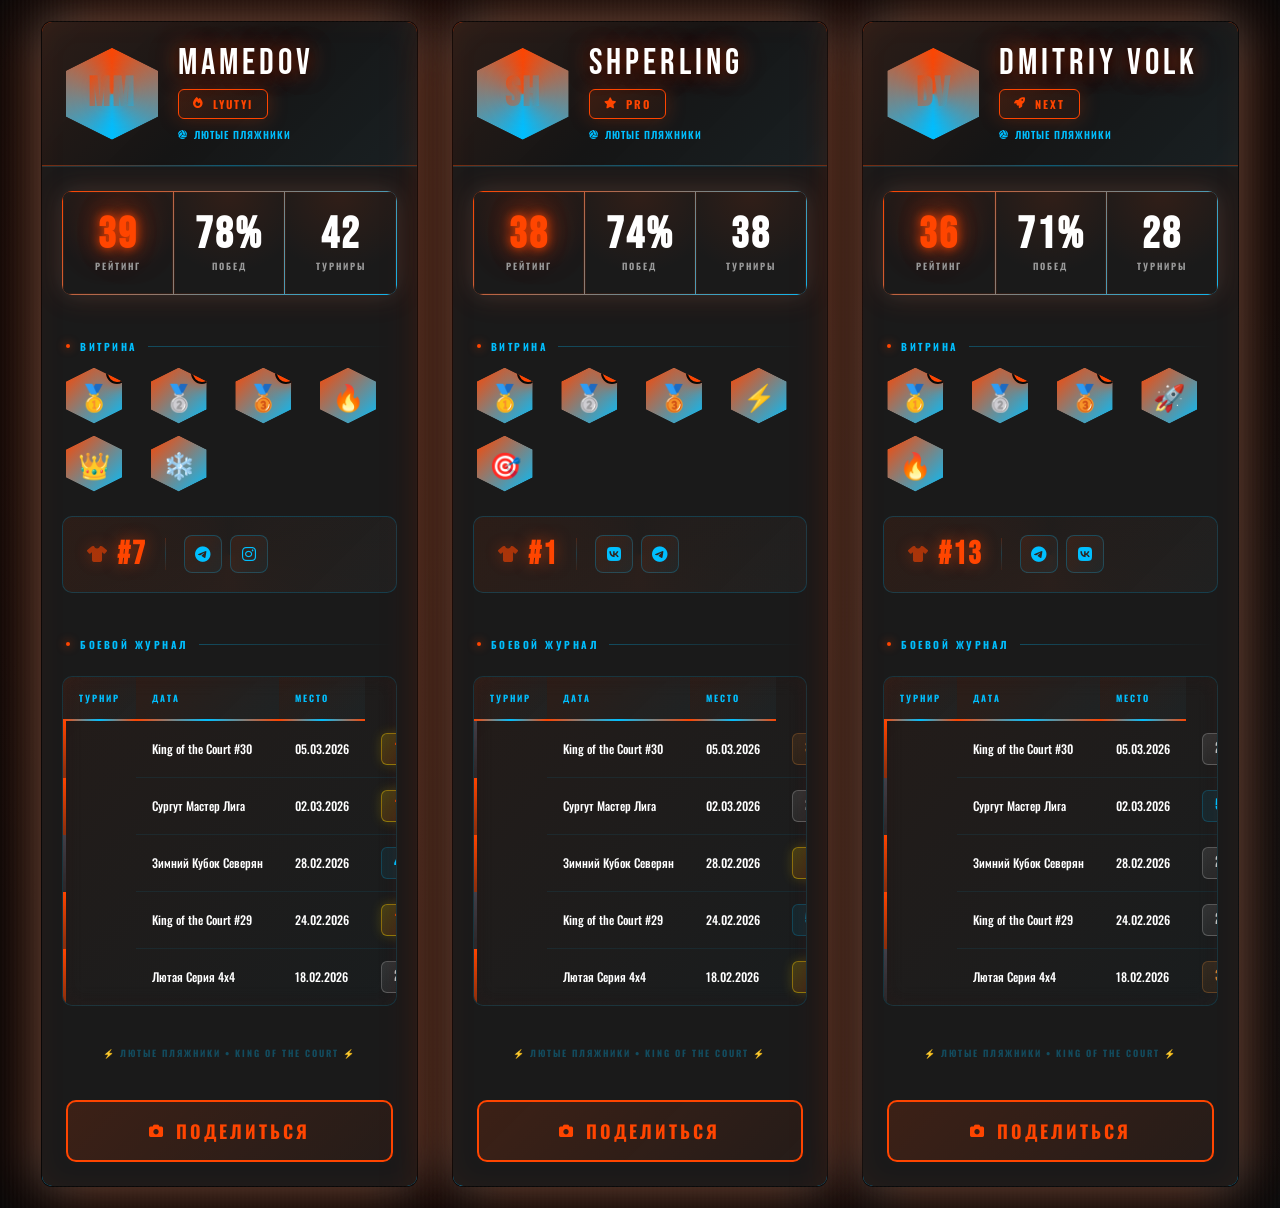
==== commit 791317f5: "refactor: УЛЬТИМАТИВНАЯ БОЕВАЯ КАРТОЧКА — Киберпанк Шедевр Полная переработка в стиле AAA-игры кибер" ====
--- a/player-card.html
+++ b/player-card.html
@@ -3,679 +3,1071 @@
 <head>
 <meta charset="UTF-8">
 <meta name="viewport" content="width=device-width, initial-scale=1.0, maximum-scale=1.0, user-scalable=no">
-<meta name="theme-color" content="#0a0a0f">
-<title>Карточка Лютого Пляжника</title>
+<meta name="theme-color" content="#080808">
+<title>Ultimate Fighter Card — Лютые Пляжники Сургут</title>
 <link rel="preconnect" href="https://fonts.googleapis.com">
 <link rel="preconnect" href="https://fonts.gstatic.com" crossorigin>
-<link href="https://fonts.googleapis.com/css2?family=Bebas+Neue&family=Barlow+Condensed:wght@400;600;700;900&family=Barlow:wght@400;500;600;700&display=swap" rel="stylesheet">
+<link href="https://fonts.googleapis.com/css2?family=Bebas+Neue&family=Oswald:wght@400;500;600;700&family=Barlow+Condensed:wght@400;600;700;900&family=Barlow:wght@400;500;600;700&display=swap" rel="stylesheet">
 <link rel="stylesheet" href="https://cdnjs.cloudflare.com/ajax/libs/font-awesome/6.5.1/css/all.min.css">
 <style>
-/* ── RESET & VARIABLES ──────────────────────────────── */
+/* ════════════════════════════════════════════════════════════════
+   ULTIMATE FIGHTER CARD — КИБЕРПАНК × СЕВЕР
+   Огонь и Лед Сургута | Гексагональная геометрия
+   ════════════════════════════════════════════════════════════════ */
+
 *,*::before,*::after{box-sizing:border-box;margin:0;padding:0}
 :root{
-  --bg:#0a0a0f;
-  --card:#111118;
-  --card2:#16161f;
-  --glass:rgba(255,255,255,.04);
-  --glass-border:rgba(255,255,255,.08);
-  --text:#f0f0f5;
-  --muted:#6a6a80;
-  --accent:#ff6a1a;
-  --accent2:#ff9500;
-  --accent-glow:rgba(255,106,26,.35);
-  --neon:#ff6a1a;
-  --gold:#FFD700;
-  --silver:#C0C0C0;
-  --bronze:#CD7F32;
-  --green:#22c55e;
-  --red:#ef4444;
-  --blue:#3b82f6;
-  --purple:#a855f7;
-}
-html{font-size:16px;-webkit-text-size-adjust:100%}
+  /* ЦВЕТОВАЯ ПАЛИТРА: Огонь & Лед */
+  --bg-dark:#080808;        /* Глубокий уголь */
+  --bg-card:#1a1a1a;        /* Графит */
+  --text-primary:#ffffff;   /* Белый */
+  --text-secondary:#9a9a9a; /* Серый */
+  --accent-fire:#FF4500;    /* Огненный оранжевый (раскаленный металл) */
+  --accent-ice:#00BFFF;     /* Ледяной синий (северное сияние) */
+  --accent-dark:#cc3300;    /* Темный оранжевый для контраста */
+  --accent-light:#00ffff;   /* Голубой неон */
+  --glow-fire:rgba(255,69,0,.5);
+  --glow-ice:rgba(0,191,255,.3);
+  --neon-glow:rgba(0,255,255,.4);
+}
+html{
+  font-size:16px;
+  -webkit-text-size-adjust:100%;
+}
 body{
-  font-family:'Barlow',sans-serif;
-  background:var(--bg);color:var(--text);
+  font-family:'Oswald','Barlow Condensed',sans-serif;
+  background:var(--bg-dark);
+  color:var(--text-primary);
   min-height:100vh;min-height:100dvh;
-  display:flex;align-items:center;justify-content:center;
-  padding:16px;
+  display:flex;
+  align-items:center;
+  justify-content:center;
+  padding:20px;
   overflow-x:hidden;
-}
-
-/* ── CARD CONTAINER ─────────────────────────────────── */
+  /* Микротекстура: потертая поверхность */
+  background-image:
+    radial-gradient(at 20% 30%, rgba(255,69,0,.04) 0%, transparent 50%),
+    radial-gradient(at 80% 70%, rgba(0,191,255,.04) 0%, transparent 50%),
+    repeating-linear-gradient(90deg, transparent, transparent 2px, rgba(255,255,255,.01) 2px, rgba(255,255,255,.01) 4px);
+}
+
+/* ════════════════════════════════════════════════════
+   КОНТЕЙНЕР КАРТОЧЕК & СЕТКА
+   ════════════════════════════════════════════════════ */
+.fighter-cards-container{
+  width:100%;
+  max-width:1200px;
+  display:grid;
+  grid-template-columns:repeat(auto-fit,minmax(360px,1fr));
+  gap:32px;
+  animation:sceneEntry 1.2s cubic-bezier(.16,1,.3,1) both;
+}
+@keyframes sceneEntry{
+  from{opacity:0;transform:translateY(60px)}
+  to{opacity:1;transform:translateY(0)}
+}
+
+/* ════════════════════════════════════════════════════
+   БОЕВАЯ КАРТОЧКА — ГЛАВНЫЙ КОНТЕЙНЕР
+   ════════════════════════════════════════════════════ */
 .fighter-card{
-  width:100%;max-width:420px;
-  background:var(--card);
-  border-radius:24px;
-  border:2px solid rgba(255,106,26,.25);
-  position:relative;
+  position:relative;
+  background:var(--bg-card);
+  border-radius:12px;
+  overflow:hidden;
+  /* ГРАНИЦА: Огонь ↔ Лед */
+  border:2px solid transparent;
+  background-clip:padding-box;
+  box-shadow:
+    0 0 60px var(--glow-fire),
+    0 0 40px var(--glow-ice),
+    inset 0 0 30px rgba(255,69,0,.05),
+    0 20px 60px rgba(0,0,0,.8);
+  animation:cardHover 3s ease-in-out infinite;
+}
+.fighter-card::before{
+  content:'';position:absolute;
+  top:-2px;right:-2px;bottom:-2px;left:-2px;
+  background:linear-gradient(180deg,
+    var(--accent-fire) 0%,
+    rgba(255,69,0,.4) 25%,
+    rgba(0,191,255,.3) 50%,
+    var(--accent-ice) 100%);
+  border-radius:12px;
+  z-index:-1;
+  animation:borderRotate 6s linear infinite;
+}
+@keyframes borderRotate{
+  0%{background-position:0% 0%}
+  100%{background-position:100% 100%}
+}
+@keyframes cardHover{
+  0%,100%{transform:translateY(0) scale(1);opacity:1}
+  50%{transform:translateY(-3px) scale(1.001)}
+}
+.fighter-card:hover{
+  transform:translateY(-8px);
+  box-shadow:
+    0 0 80px var(--glow-fire),
+    0 0 60px var(--glow-ice),
+    inset 0 0 40px rgba(255,69,0,.1),
+    0 30px 80px rgba(0,0,0,.9);
+}
+
+/* ════════════════════════════════════════════════════
+   HEADER: ГЕКСАГОНАЛЬНЫЙ АВАТАР + НИКНЕЙМ + РАНГ
+   ════════════════════════════════════════════════════ */
+.fc-header{
+  padding:24px;
+  display:flex;
+  align-items:center;
+  gap:20px;
+  background:linear-gradient(135deg,
+    rgba(255,69,0,.08) 0%,
+    rgba(0,0,0,.2) 50%,
+    rgba(0,191,255,.04) 100%);
+  border-bottom:1px solid rgba(0,191,255,.15);
+  position:relative;
+}
+.fc-header::after{
+  content:'';position:absolute;bottom:0;left:0;right:0;
+  height:1px;
+  background:linear-gradient(90deg,var(--accent-fire),var(--accent-ice),var(--accent-fire));
+  opacity:.4;
+}
+
+/* ГЕКСАГОНАЛЬНЫЙ АВАТАР */
+.fc-avatar{
+  width:92px;
+  height:92px;
+  flex-shrink:0;
+  position:relative;
+  background:linear-gradient(135deg,
+    rgba(255,69,0,.15),
+    rgba(0,191,255,.1));
+  border:2px solid transparent;
+  background-clip:padding-box;
+  /* Гексагон через clip-path */
+  clip-path:polygon(50% 0%,100% 25%,100% 75%,50% 100%,0% 75%,0% 25%);
+  display:flex;
+  align-items:center;
+  justify-content:center;
+  overflow:visible;
+}
+.fc-avatar::before{
+  content:'';position:absolute;
+  inset:-2px;
+  background:conic-gradient(from 0deg,var(--accent-fire),var(--accent-ice),var(--accent-fire));
+  clip-path:polygon(50% 0%,100% 25%,100% 75%,50% 100%,0% 75%,0% 25%);
+  z-index:-1;
+  animation:hexRotate 4s linear infinite;
+}
+@keyframes hexRotate{
+  0%{background-position:0% 0%}
+  100%{background-position:360deg 0%}
+}
+.fc-avatar img{
+  width:100%;height:100%;
+  object-fit:cover;
+  clip-path:polygon(50% 0%,100% 25%,100% 75%,50% 100%,0% 75%,0% 25%);
+}
+.fc-avatar-initials{
+  font-family:'Bebas Neue',sans-serif;
+  font-size:40px;
+  letter-spacing:2px;
+  font-weight:bold;
+  background:linear-gradient(135deg,var(--accent-fire),var(--accent-ice));
+  -webkit-background-clip:text;
+  -webkit-text-fill-color:transparent;
+  background-clip:text;
+  text-shadow:0 0 30px rgba(255,69,0,.4);
+  filter:drop-shadow(0 0 20px rgba(0,191,255,.3));
+}
+
+.fc-info{flex:1;min-width:0}
+
+.fc-nickname{
+  font-family:'Bebas Neue','Oswald',sans-serif;
+  font-size:36px;
+  letter-spacing:4px;
+  line-height:1;
+  color:var(--text-primary);
+  text-transform:uppercase;
+  text-shadow:
+    0 0 20px rgba(255,69,0,.5),
+    0 0 40px rgba(255,69,0,.2),
+    0 2px 8px rgba(0,0,0,.8);
+  margin-bottom:6px;
+  animation:nickEntry .8s cubic-bezier(.16,1,.3,1) backwards;
+}
+@keyframes nickEntry{
+  from{opacity:0;transform:translateX(-20px)}
+  to{opacity:1;transform:translateX(0)}
+}
+
+.fc-rank{
+  display:inline-flex;
+  align-items:center;
+  gap:8px;
+  padding:6px 14px;
+  border-radius:6px;
+  border:1px solid var(--accent-fire);
+  background:linear-gradient(135deg,
+    rgba(255,69,0,.15),
+    rgba(255,69,0,.05));
+  color:var(--accent-fire);
+  font-family:'Oswald',sans-serif;
+  font-size:11px;
+  font-weight:900;
+  letter-spacing:2px;
+  text-transform:uppercase;
+  box-shadow:0 0 20px rgba(255,69,0,.25);
+  animation:rankPulse 2s ease-in-out infinite;
+}
+@keyframes rankPulse{
+  0%,100%{box-shadow:0 0 20px rgba(255,69,0,.25)}
+  50%{box-shadow:0 0 40px rgba(255,69,0,.5),inset 0 0 20px rgba(255,69,0,.15)}
+}
+.fc-rank i{font-size:11px}
+
+.fc-community{
+  margin-top:8px;
+  font-size:10px;
+  color:var(--accent-ice);
+  letter-spacing:1px;
+  display:flex;
+  align-items:center;
+  gap:6px;
+  font-weight:600;
+  text-transform:uppercase;
+}
+.fc-community i{font-size:9px}
+
+/* ════════════════════════════════════════════════════
+   ГЛАВНЫЕ СТАТИСТИКИ: НЕОНОВЫЙ РЕЙТИНГ + ПРОЦЕНТ + ИГРЫ
+   ════════════════════════════════════════════════════ */
+.fc-stats{
+  display:grid;
+  grid-template-columns:1fr 1fr 1fr;
+  gap:1px;
+  padding:1px;
+  margin:24px 20px;
+  background:linear-gradient(135deg,var(--accent-fire),var(--accent-ice));
+  border-radius:10px;
   overflow:hidden;
   box-shadow:
-    0 0 60px rgba(255,106,26,.08),
-    0 25px 80px rgba(0,0,0,.6);
-}
-/* Ambient gradient glow */
-.fighter-card::before{
-  content:'';position:absolute;top:-50%;left:-50%;
-  width:200%;height:200%;
-  background:conic-gradient(from 180deg at 50% 50%,
-    transparent 0deg,
-    rgba(255,106,26,.06) 60deg,
-    transparent 120deg,
-    rgba(255,149,0,.04) 200deg,
-    transparent 300deg);
-  animation:cardRotate 12s linear infinite;
-  pointer-events:none;z-index:0;
-}
-@keyframes cardRotate{from{transform:rotate(0deg)}to{transform:rotate(360deg)}}
-
-/* Glass overlay on top of rotating gradient */
-.fighter-card::after{
+    inset 0 0 30px rgba(255,69,0,.1),
+    0 0 30px rgba(255,69,0,.2),
+    0 0 20px rgba(0,191,255,.1);
+}
+.fc-stat{
+  padding:20px 14px;
+  text-align:center;
+  background:var(--bg-card);
+  position:relative;
+  overflow:hidden;
+  border:1px solid rgba(255,69,0,.1);
+  transition:all .3s ease;
+}
+.fc-stat::before{
   content:'';position:absolute;inset:0;
-  background:var(--card);
-  border-radius:22px;
-  z-index:1;
-}
-.fighter-card>*{position:relative;z-index:2}
-
-/* ── HEADER ─────────────────────────────────────────── */
-.fc-header{
-  padding:28px 24px 20px;
-  display:flex;align-items:center;gap:18px;
-  background:linear-gradient(135deg,rgba(255,106,26,.08) 0%,transparent 60%);
-  border-bottom:1px solid rgba(255,255,255,.06);
-}
-.fc-avatar{
-  width:88px;height:88px;
-  border-radius:50%;
-  border:3px solid var(--accent);
-  box-shadow:0 0 24px var(--accent-glow),inset 0 0 20px rgba(0,0,0,.4);
-  overflow:hidden;
-  flex-shrink:0;
-  position:relative;
-  background:linear-gradient(135deg,#1a1a2e,#0d0d1a);
-  display:flex;align-items:center;justify-content:center;
-}
-.fc-avatar img{width:100%;height:100%;object-fit:cover}
-.fc-avatar-initials{
-  font-family:'Bebas Neue',sans-serif;
-  font-size:36px;letter-spacing:2px;
-  color:var(--accent);
-  text-shadow:0 0 20px var(--accent-glow);
-}
-.fc-info{flex:1;min-width:0}
-.fc-nickname{
-  font-family:'Bebas Neue',sans-serif;
-  font-size:32px;letter-spacing:3px;line-height:1;
-  color:var(--text);
-  text-shadow:0 2px 10px rgba(0,0,0,.5);
-  margin-bottom:4px;
-}
-.fc-rank{
-  display:inline-flex;align-items:center;gap:6px;
-  padding:4px 12px;border-radius:6px;
-  background:linear-gradient(135deg,var(--accent),var(--accent2));
-  color:#000;
-  font-family:'Barlow Condensed',sans-serif;
-  font-size:12px;font-weight:900;letter-spacing:1.5px;
+  background:radial-gradient(circle at 50% 0%,rgba(255,69,0,.1),transparent 70%);
+  pointer-events:none;
+}
+.fc-stat:hover{
+  background:linear-gradient(135deg,rgba(255,69,0,.08),rgba(0,191,255,.04));
+  border-color:rgba(0,191,255,.2);
+}
+
+.fc-stat-val{
+  font-family:'Bebas Neue','Oswald',sans-serif;
+  font-size:44px;
+  line-height:1;
+  letter-spacing:2px;
+  font-weight:900;
+  color:var(--text-primary);
+  margin-bottom:2px;
+  position:relative;
+  z-index:2;
+}
+/* НЕОНОВЫЙ РЕЙТИНГ — пульсирующее свечение */
+.fc-stat:first-child .fc-stat-val{
+  color:var(--accent-fire);
+  text-shadow:
+    0 0 10px rgba(255,69,0,.8),
+    0 0 20px rgba(255,69,0,.6),
+    0 0 40px rgba(255,69,0,.4),
+    0 0 60px rgba(255,69,0,.2);
+  animation:neonPulse 1.5s ease-in-out infinite;
+}
+@keyframes neonPulse{
+  0%,100%{
+    text-shadow:
+      0 0 10px rgba(255,69,0,.8),
+      0 0 20px rgba(255,69,0,.6),
+      0 0 40px rgba(255,69,0,.4),
+      0 0 60px rgba(255,69,0,.2);
+  }
+  50%{
+    text-shadow:
+      0 0 20px rgba(255,69,0,1),
+      0 0 30px rgba(255,69,0,.8),
+      0 0 60px rgba(255,69,0,.6),
+      0 0 100px rgba(255,69,0,.3);
+  }
+}
+
+.fc-stat-lbl{
+  font-family:'Oswald',sans-serif;
+  font-size:9px;
+  font-weight:900;
+  letter-spacing:2px;
   text-transform:uppercase;
-  box-shadow:0 0 16px var(--accent-glow);
-}
-.fc-rank i{font-size:10px}
-.fc-community{
-  margin-top:8px;
-  font-size:11px;color:var(--muted);
-  letter-spacing:.5px;
-  display:flex;align-items:center;gap:5px;
-}
-.fc-community i{color:var(--accent);font-size:10px}
-
-/* ── MAIN STATS ─────────────────────────────────────── */
-.fc-stats{
-  display:grid;grid-template-columns:1fr 1fr 1fr;
-  gap:2px;
-  padding:2px;
-  margin:20px 20px 0;
-  background:rgba(255,255,255,.03);
-  border-radius:16px;
-  border:1px solid var(--glass-border);
-  overflow:hidden;
-}
-.fc-stat{
-  padding:18px 12px;
-  text-align:center;
-  background:var(--glass);
-  backdrop-filter:blur(10px);
-  -webkit-backdrop-filter:blur(10px);
-  position:relative;
-}
-.fc-stat:first-child{border-radius:14px 0 0 14px}
-.fc-stat:last-child{border-radius:0 14px 14px 0}
-.fc-stat-val{
-  font-family:'Bebas Neue',sans-serif;
-  font-size:36px;line-height:1;
-  letter-spacing:1px;
-  background:linear-gradient(180deg,var(--text) 30%,var(--muted));
-  -webkit-background-clip:text;-webkit-text-fill-color:transparent;
-  background-clip:text;
-}
-.fc-stat-val.accent{
-  background:linear-gradient(180deg,var(--accent) 30%,var(--accent2));
-  -webkit-background-clip:text;-webkit-text-fill-color:transparent;
-  background-clip:text;
-}
-.fc-stat-lbl{
-  font-family:'Barlow Condensed',sans-serif;
-  font-size:10px;font-weight:700;
-  letter-spacing:1.5px;text-transform:uppercase;
-  color:var(--muted);margin-top:4px;
-}
-
-/* ── ACHIEVEMENTS ───────────────────────────────────── */
+  color:var(--text-secondary);
+  position:relative;
+  z-index:2;
+}
+
+/* ════════════════════════════════════════════════════
+   ДОСТИЖЕНИЯ & МЕДАЛИ — Гексагональные бейджи
+   ════════════════════════════════════════════════════ */
 .fc-section{padding:20px 24px 0}
 .fc-section-title{
-  font-family:'Barlow Condensed',sans-serif;
-  font-size:11px;font-weight:700;
-  letter-spacing:2px;text-transform:uppercase;
-  color:var(--muted);margin-bottom:12px;
-  display:flex;align-items:center;gap:8px;
+  font-family:'Oswald',sans-serif;
+  font-size:10px;
+  font-weight:900;
+  letter-spacing:2.5px;
+  text-transform:uppercase;
+  color:var(--accent-ice);
+  margin-bottom:14px;
+  display:flex;
+  align-items:center;
+  gap:10px;
+}
+.fc-section-title::before{
+  content:'';width:4px;height:4px;
+  border-radius:50%;
+  background:var(--accent-fire);
+  box-shadow:0 0 10px var(--accent-fire);
 }
 .fc-section-title::after{
   content:'';flex:1;height:1px;
-  background:linear-gradient(90deg,rgba(255,255,255,.1),transparent);
-}
-.fc-badges{display:flex;gap:10px;flex-wrap:wrap}
+  background:linear-gradient(90deg,rgba(0,191,255,.3),transparent);
+}
+
+.fc-badges{
+  display:grid;
+  grid-template-columns:repeat(auto-fill,minmax(56px,1fr));
+  gap:12px;
+  animation:badgesEntry 1s cubic-bezier(.16,1,.3,1) backwards;
+}
+@keyframes badgesEntry{
+  from{opacity:0;transform:translateY(20px)}
+  to{opacity:1;transform:translateY(0)}
+}
+
 .fc-badge{
-  width:52px;height:52px;
-  border-radius:14px;
-  display:flex;align-items:center;justify-content:center;
-  font-size:24px;
-  background:var(--glass);
-  border:1.5px solid var(--glass-border);
-  position:relative;
-  cursor:default;
-  transition:all .25s ease;
+  width:56px;
+  height:56px;
+  display:flex;
+  align-items:center;
+  justify-content:center;
+  font-size:26px;
+  position:relative;
+  cursor:pointer;
+  /* Гексагон */
+  clip-path:polygon(50% 0%,100% 25%,100% 75%,50% 100%,0% 75%,0% 25%);
+  background:var(--bg-card);
+  border:2px solid transparent;
+  background-clip:padding-box;
+  overflow:visible;
+  transition:all .3s ease;
+}
+.fc-badge::before{
+  content:'';position:absolute;
+  inset:-2px;
+  background:linear-gradient(135deg,var(--accent-fire),var(--accent-ice));
+  clip-path:polygon(50% 0%,100% 25%,100% 75%,50% 100%,0% 75%,0% 25%);
+  z-index:-1;
+}
+.fc-badge:hover{
+  transform:scale(1.15) rotate(5deg);
+  filter:drop-shadow(0 0 20px rgba(255,69,0,.5)) drop-shadow(0 0 10px rgba(0,191,255,.3));
 }
 .fc-badge::after{
   content:attr(data-count);
-  position:absolute;top:-4px;right:-4px;
-  min-width:18px;height:18px;
-  border-radius:9px;
-  background:var(--card);
-  border:1.5px solid var(--glass-border);
-  font-family:'Barlow Condensed',sans-serif;
-  font-size:10px;font-weight:900;
-  color:var(--text);
-  display:flex;align-items:center;justify-content:center;
-  padding:0 4px;
+  position:absolute;
+  top:-8px;right:-8px;
+  min-width:22px;
+  height:22px;
+  border-radius:50%;
+  background:var(--accent-fire);
+  border:2px solid var(--bg-dark);
+  font-family:'Bebas Neue',sans-serif;
+  font-size:11px;
+  font-weight:900;
+  color:var(--bg-dark);
+  display:flex;
+  align-items:center;
+  justify-content:center;
+  box-shadow:0 0 15px var(--accent-fire);
 }
 .fc-badge[data-count="0"]::after{display:none}
-.fc-badge.gold{
-  border-color:rgba(255,215,0,.3);
-  background:linear-gradient(135deg,rgba(255,215,0,.1),transparent);
-}
-.fc-badge.gold:hover{
-  border-color:rgba(255,215,0,.6);
-  box-shadow:0 0 20px rgba(255,215,0,.25);
-  transform:translateY(-2px);
-}
-.fc-badge.silver{
-  border-color:rgba(192,192,192,.25);
-  background:linear-gradient(135deg,rgba(192,192,192,.08),transparent);
-}
-.fc-badge.silver:hover{
-  border-color:rgba(192,192,192,.5);
-  box-shadow:0 0 20px rgba(192,192,192,.2);
-  transform:translateY(-2px);
-}
-.fc-badge.bronze{
-  border-color:rgba(205,127,50,.25);
-  background:linear-gradient(135deg,rgba(205,127,50,.08),transparent);
-}
-.fc-badge.bronze:hover{
-  border-color:rgba(205,127,50,.5);
-  box-shadow:0 0 20px rgba(205,127,50,.2);
-  transform:translateY(-2px);
-}
-.fc-badge.special{
-  border-color:rgba(168,85,247,.3);
-  background:linear-gradient(135deg,rgba(168,85,247,.1),transparent);
-}
-.fc-badge.special:hover{
-  border-color:rgba(168,85,247,.6);
-  box-shadow:0 0 20px rgba(168,85,247,.25);
-  transform:translateY(-2px);
-}
+
 .fc-badge-tooltip{
-  display:none;position:absolute;bottom:calc(100% + 8px);left:50%;
+  display:none;
+  position:absolute;
+  bottom:calc(100% + 14px);
+  left:50%;
   transform:translateX(-50%);
-  padding:5px 10px;border-radius:8px;
-  background:rgba(0,0,0,.9);border:1px solid rgba(255,255,255,.1);
-  font-size:10px;font-weight:700;white-space:nowrap;
-  color:var(--text);z-index:10;
+  padding:6px 12px;
+  border-radius:6px;
+  border:1px solid var(--accent-fire);
+  background:linear-gradient(135deg,rgba(255,69,0,.2),rgba(0,191,255,.1));
+  backdrop-filter:blur(10px);
+  font-size:10px;
+  font-weight:700;
+  letter-spacing:.5px;
+  white-space:nowrap;
+  color:var(--text-primary);
+  z-index:100;
   pointer-events:none;
+  animation:tooltipEntry .3s ease;
+}
+@keyframes tooltipEntry{
+  from{opacity:0;transform:translateX(-50%) translateY(10px)}
+  to{opacity:1;transform:translateX(-50%) translateY(0)}
 }
 .fc-badge:hover .fc-badge-tooltip{display:block}
 
-/* ── PERSONAL INFO ──────────────────────────────────── */
+/* ════════════════════════════════════════════════════
+   ЛИЧНАЯ ИНФОРМАЦИЯ: НОМЕР + СОЦСЕТИ
+   ════════════════════════════════════════════════════ */
 .fc-personal{
-  display:flex;align-items:center;gap:16px;
-  padding:16px 20px;
-  margin:20px 20px 0;
-  background:var(--glass);
-  border:1px solid var(--glass-border);
-  border-radius:14px;
-  backdrop-filter:blur(10px);
-  -webkit-backdrop-filter:blur(10px);
-}
+  display:flex;
+  align-items:center;
+  gap:18px;
+  padding:18px 24px;
+  margin:24px 20px;
+  background:linear-gradient(135deg,
+    rgba(255,69,0,.06),
+    rgba(0,191,255,.03));
+  border:1px solid rgba(0,191,255,.2);
+  border-radius:10px;
+  position:relative;
+  overflow:hidden;
+}
+.fc-personal::before{
+  content:'';position:absolute;
+  inset:0;
+  background:conic-gradient(from 0deg at 50% 50%,transparent,rgba(255,69,0,.05),transparent);
+  pointer-events:none;
+}
+
 .fc-jersey{
-  display:flex;align-items:center;gap:8px;
-  font-family:'Bebas Neue',sans-serif;
-  font-size:28px;letter-spacing:2px;
-  color:var(--accent);
-}
-.fc-jersey i{font-size:18px;opacity:.7}
+  display:flex;
+  align-items:center;
+  gap:8px;
+  font-family:'Bebas Neue','Oswald',sans-serif;
+  font-size:32px;
+  letter-spacing:2px;
+  font-weight:900;
+  color:var(--accent-fire);
+  text-shadow:0 0 15px rgba(255,69,0,.5);
+  position:relative;
+  z-index:2;
+}
+.fc-jersey i{
+  font-size:16px;
+  opacity:.6;
+}
+
 .fc-personal-sep{
-  width:1px;height:32px;
-  background:rgba(255,255,255,.1);
-}
-.fc-socials{display:flex;gap:10px;align-items:center}
+  width:1px;
+  height:32px;
+  background:linear-gradient(180deg,rgba(255,69,0,.2),rgba(0,191,255,.2),rgba(255,69,0,.1));
+  position:relative;
+  z-index:2;
+}
+
+.fc-socials{
+  display:flex;
+  gap:8px;
+  align-items:center;
+  position:relative;
+  z-index:2;
+}
+
 .fc-social{
-  width:36px;height:36px;
-  border-radius:10px;
-  display:flex;align-items:center;justify-content:center;
-  background:rgba(255,255,255,.04);
-  border:1px solid rgba(255,255,255,.08);
-  color:var(--muted);
+  width:38px;
+  height:38px;
+  border-radius:8px;
+  display:flex;
+  align-items:center;
+  justify-content:center;
+  background:linear-gradient(135deg,rgba(255,69,0,.1),rgba(0,191,255,.05));
+  border:1px solid rgba(0,191,255,.25);
+  color:var(--accent-ice);
   font-size:16px;
   text-decoration:none;
-  transition:all .2s;
+  transition:all .25s ease;
 }
 .fc-social:hover{
-  color:var(--text);
-  border-color:rgba(255,255,255,.2);
-  background:rgba(255,255,255,.08);
-  transform:translateY(-1px);
-}
-
-/* ── HISTORY TABLE ──────────────────────────────────── */
+  color:var(--accent-fire);
+  border-color:rgba(255,69,0,.5);
+  background:linear-gradient(135deg,rgba(255,69,0,.2),rgba(0,191,255,.1));
+  transform:translateY(-3px);
+  box-shadow:0 0 20px rgba(255,69,0,.3);
+}
+
+/* ════════════════════════════════════════════════════
+   ТАБЛИЦА ПОСЛЕДНИХ ИГР — Огненные победы, холодные поражения
+   ════════════════════════════════════════════════════ */
 .fc-history{
-  margin:20px 20px 0;
-  background:var(--glass);
-  border:1px solid var(--glass-border);
-  border-radius:14px;
+  margin:24px 20px;
+  background:linear-gradient(135deg,rgba(255,69,0,.04),rgba(0,191,255,.02));
+  border:1px solid rgba(0,191,255,.15);
+  border-radius:10px;
   overflow:hidden;
   backdrop-filter:blur(10px);
   -webkit-backdrop-filter:blur(10px);
-}
-.fc-history table{width:100%;border-collapse:collapse}
+  box-shadow:inset 0 0 20px rgba(255,69,0,.03);
+}
+
+.fc-history table{
+  width:100%;
+  border-collapse:separate;
+  border-spacing:0;
+}
+
 .fc-history th{
-  font-family:'Barlow Condensed',sans-serif;
-  font-size:10px;font-weight:700;
-  letter-spacing:1.5px;text-transform:uppercase;
-  color:var(--muted);
-  padding:12px 14px;
+  font-family:'Oswald',sans-serif;
+  font-size:9px;
+  font-weight:900;
+  letter-spacing:2px;
+  text-transform:uppercase;
+  color:var(--accent-ice);
+  padding:14px 16px;
   text-align:left;
-  background:rgba(255,255,255,.02);
-  border-bottom:1px solid rgba(255,255,255,.06);
-}
+  background:linear-gradient(135deg,rgba(255,69,0,.05),rgba(0,191,255,.04));
+  border-bottom:2px solid rgba(0,191,255,.15);
+  position:relative;
+}
+.fc-history th::after{
+  content:'';position:absolute;
+  bottom:-2px;left:0;right:0;
+  height:2px;
+  background:linear-gradient(90deg,var(--accent-fire),var(--accent-ice),var(--accent-fire));
+}
+
 .fc-history td{
-  padding:10px 14px;
-  font-size:13px;font-weight:500;
-  border-bottom:1px solid rgba(255,255,255,.03);
-  color:var(--text);
-}
-.fc-history tr:last-child td{border-bottom:none}
-.fc-history tr{transition:background .15s}
-.fc-history tbody tr:hover{background:rgba(255,255,255,.03)}
+  padding:12px 16px;
+  font-size:12px;
+  font-weight:500;
+  color:var(--text-primary);
+  border-bottom:1px solid rgba(0,191,255,.08);
+}
+
+/* ИНДИКАЦИЯ ПОБЕД/ПОРАЖЕНИЙ */
+.fc-history tbody tr{
+  transition:all .2s ease;
+  position:relative;
+  overflow:hidden;
+}
+.fc-history tbody tr::before{
+  content:'';
+  position:absolute;
+  left:0;top:0;bottom:0;
+  width:3px;
+  background:transparent;
+  transition:all .2s ease;
+}
+.fc-history tbody tr.win::before{
+  background:linear-gradient(180deg,var(--accent-fire),rgba(255,69,0,.2));
+  box-shadow:inset 3px 0 10px rgba(255,69,0,.4);
+}
+.fc-history tbody tr.loss::before{
+  background:linear-gradient(180deg,rgba(100,100,120,.4),transparent);
+  box-shadow:inset 3px 0 10px rgba(100,100,120,.2);
+}
+.fc-history tbody tr:hover{
+  background:rgba(0,191,255,.08);
+}
+.fc-history tbody tr.win:hover{
+  background:rgba(255,69,0,.1);
+}
+.fc-history tbody tr:last-child td{border-bottom:none}
+
 .fc-place{
-  display:inline-flex;align-items:center;justify-content:center;
-  width:28px;height:28px;border-radius:8px;
+  display:inline-flex;
+  align-items:center;
+  justify-content:center;
+  width:32px;
+  height:32px;
+  border-radius:6px;
   font-family:'Bebas Neue',sans-serif;
-  font-size:16px;font-weight:700;
-}
-.fc-place.p1{background:rgba(255,215,0,.15);color:var(--gold);border:1px solid rgba(255,215,0,.3)}
-.fc-place.p2{background:rgba(192,192,192,.12);color:var(--silver);border:1px solid rgba(192,192,192,.25)}
-.fc-place.p3{background:rgba(205,127,50,.12);color:var(--bronze);border:1px solid rgba(205,127,50,.25)}
-.fc-place.other{background:rgba(255,255,255,.05);color:var(--muted);border:1px solid rgba(255,255,255,.08)}
+  font-size:16px;
+  font-weight:900;
+  transition:all .2s ease;
+}
+.fc-place.p1{
+  background:linear-gradient(135deg,rgba(255,215,0,.2),rgba(255,69,0,.15));
+  color:var(--accent-fire);
+  border:1.5px solid rgba(255,215,0,.4);
+  box-shadow:0 0 12px rgba(255,215,0,.2);
+}
+.fc-place.p1:hover{
+  box-shadow:0 0 20px rgba(255,215,0,.4),0 0 10px rgba(255,69,0,.3);
+}
+.fc-place.p2{
+  background:linear-gradient(135deg,rgba(192,192,192,.15),rgba(200,200,200,.05));
+  color:#c0c0c0;
+  border:1.5px solid rgba(192,192,192,.3);
+}
+.fc-place.p3{
+  background:linear-gradient(135deg,rgba(205,127,50,.15),rgba(255,140,0,.05));
+  color:#cd7f32;
+  border:1.5px solid rgba(205,127,50,.3);
+}
+.fc-place.other{
+  background:rgba(0,191,255,.08);
+  color:var(--accent-ice);
+  border:1.5px solid rgba(0,191,255,.2);
+}
+
 .fc-trn-name{
   font-weight:600;
-  max-width:160px;
-  white-space:nowrap;overflow:hidden;text-overflow:ellipsis;
-}
-.fc-trn-date{font-size:12px;color:var(--muted)}
-
-/* ── SHARE BUTTON ───────────────────────────────────── */
+  max-width:180px;
+  white-space:nowrap;
+  overflow:hidden;
+  text-overflow:ellipsis;
+}
+
+.fc-trn-date{
+  font-size:11px;
+  color:var(--text-secondary);
+  font-weight:500;
+}
+
+/* ════════════════════════════════════════════════════
+   FOOTER & SHARE BUTTON — Киберпанк кнопка
+   ════════════════════════════════════════════════════ */
 .fc-footer{
   padding:20px 24px 24px;
 }
+
 .fc-share-btn{
   width:100%;
-  padding:14px;
-  border-radius:14px;
-  border:2px solid var(--accent);
-  background:linear-gradient(135deg,rgba(255,106,26,.12),rgba(255,149,0,.05));
-  color:var(--accent);
-  font-family:'Bebas Neue',sans-serif;
-  font-size:20px;letter-spacing:3px;
+  padding:16px;
+  border-radius:10px;
+  border:2px solid var(--accent-fire);
+  background:linear-gradient(135deg,
+    rgba(255,69,0,.15),
+    rgba(255,69,0,.05));
+  color:var(--accent-fire);
+  font-family:'Bebas Neue','Oswald',sans-serif;
+  font-size:18px;
+  letter-spacing:3px;
   cursor:pointer;
-  display:flex;align-items:center;justify-content:center;gap:10px;
-  transition:all .25s;
+  display:flex;
+  align-items:center;
+  justify-content:center;
+  gap:10px;
+  text-transform:uppercase;
+  font-weight:900;
+  transition:all .3s ease;
   touch-action:manipulation;
+  position:relative;
+  overflow:hidden;
+}
+.fc-share-btn::before{
+  content:'';position:absolute;
+  inset:0;
+  background:linear-gradient(90deg,transparent,rgba(0,191,255,.3),transparent);
+  transform:translateX(-100%);
+  transition:transform .5s ease;
 }
 .fc-share-btn:hover{
-  background:linear-gradient(135deg,rgba(255,106,26,.2),rgba(255,149,0,.1));
-  box-shadow:0 0 30px var(--accent-glow);
-}
-.fc-share-btn:active{transform:scale(.97)}
-.fc-share-btn i{font-size:16px}
-
-/* ── SHARE FLASH EFFECT ─────────────────────────────── */
-.fighter-card.flash{
-  animation:shareFlash .8s ease-out;
-}
-@keyframes shareFlash{
-  0%{box-shadow:0 0 0 0 rgba(255,106,26,.6),0 0 60px rgba(255,106,26,.08),0 25px 80px rgba(0,0,0,.6)}
-  30%{box-shadow:0 0 0 12px rgba(255,106,26,.3),0 0 100px rgba(255,106,26,.3),0 25px 80px rgba(0,0,0,.6)}
-  60%{box-shadow:0 0 0 20px rgba(255,106,26,0),0 0 80px rgba(255,106,26,.15),0 25px 80px rgba(0,0,0,.6)}
-  100%{box-shadow:0 0 60px rgba(255,106,26,.08),0 25px 80px rgba(0,0,0,.6)}
-}
-.fighter-card.flash::before{
-  animation:cardRotate 12s linear infinite, flashBurst .8s ease-out;
-}
-@keyframes flashBurst{
-  0%{opacity:1;filter:brightness(3)}
-  100%{opacity:1;filter:brightness(1)}
-}
-
-/* ── WATERMARK ──────────────────────────────────────── */
+  background:linear-gradient(135deg,
+    rgba(255,69,0,.25),
+    rgba(0,191,255,.1));
+  border-color:var(--accent-ice);
+  box-shadow:
+    0 0 30px rgba(255,69,0,.4),
+    0 0 20px rgba(0,191,255,.2),
+    inset 0 0 20px rgba(255,69,0,.1);
+  color:var(--accent-ice);
+}
+.fc-share-btn:hover::before{
+  transform:translateX(100%);
+}
+.fc-share-btn:active{
+  transform:scale(.96);
+}
+.fc-share-btn i{
+  font-size:14px;
+}
+
+/* ════════════════════════════════════════════════════
+   FOOTWATERMARK
+   ════════════════════════════════════════════════════ */
 .fc-watermark{
   text-align:center;
-  padding:0 24px 20px;
-  font-family:'Barlow Condensed',sans-serif;
-  font-size:10px;font-weight:700;
-  letter-spacing:2px;text-transform:uppercase;
-  color:rgba(255,255,255,.12);
-}
-.fc-watermark span{color:rgba(255,106,26,.35)}
-
-/* ── RESPONSIVE ─────────────────────────────────────── */
-@media(max-width:380px){
-  .fc-header{padding:20px 16px 16px;gap:14px}
-  .fc-avatar{width:72px;height:72px}
-  .fc-avatar-initials{font-size:28px}
-  .fc-nickname{font-size:26px;letter-spacing:2px}
-  .fc-stats{margin:16px 14px 0}
-  .fc-stat{padding:14px 8px}
-  .fc-stat-val{font-size:28px}
-  .fc-section{padding:16px 16px 0}
-  .fc-personal{margin:16px 14px 0;padding:12px 14px;gap:12px}
+  padding:16px 24px 20px;
+  font-family:'Oswald',sans-serif;
+  font-size:9px;
+  font-weight:700;
+  letter-spacing:2px;
+  text-transform:uppercase;
+  color:rgba(0,191,255,.3);
+}
+.fc-watermark::before{
+  content:'⚡ ';
+  color:var(--accent-fire);
+}
+.fc-watermark::after{
+  content:' ⚡';
+  color:var(--accent-ice);
+}
+
+/* ════════════════════════════════════════════════════
+   RESPONSIVE DESIGN
+   ════════════════════════════════════════════════════ */
+@media(max-width:480px){
+  .fighter-cards-container{
+    grid-template-columns:1fr;
+    gap:24px;
+  }
+  .fc-header{padding:20px 18px}
+  .fc-avatar{width:80px;height:80px}
+  .fc-avatar-initials{font-size:32px}
+  .fc-nickname{font-size:28px;letter-spacing:2px}
+  .fc-rank{font-size:10px;padding:5px 12px}
+  .fc-stats{margin:18px 14px;grid-template-columns:1fr 1fr 1fr;gap:1px}
+  .fc-stat{padding:14px 10px}
+  .fc-stat-val{font-size:32px}
+  .fc-stat-lbl{font-size:8px}
+  .fc-section{padding:16px 18px 0}
+  .fc-badges{grid-template-columns:repeat(auto-fill,minmax(48px,1fr));gap:10px}
+  .fc-badge{width:48px;height:48px;font-size:20px}
+  .fc-personal{margin:16px 14px;padding:14px 16px;gap:12px}
   .fc-jersey{font-size:24px}
-  .fc-history{margin:16px 14px 0}
-  .fc-footer{padding:16px 16px 20px}
-  .fc-trn-name{max-width:120px}
-}
-
-/* ── BACKGROUND PARTICLES ───────────────────────────── */
-.bg-particles{
-  position:fixed;inset:0;z-index:0;
-  pointer-events:none;overflow:hidden;
-}
-.bg-particle{
-  position:absolute;
-  width:2px;height:2px;
-  border-radius:50%;
-  background:var(--accent);
-  opacity:0;
-  animation:particleFloat linear infinite;
-}
-@keyframes particleFloat{
-  0%{opacity:0;transform:translateY(100vh) scale(0)}
-  10%{opacity:.4}
-  90%{opacity:.1}
-  100%{opacity:0;transform:translateY(-10vh) scale(1)}
-}
-
-/* ── ENTRY ANIMATION ────────────────────────────────── */
+  .fc-history{margin:16px 14px}
+  .fc-footer{padding:14px 18px}
+  .fc-trn-name{max-width:140px}
+}
+
+/* ════════════════════════════════════════════════════
+   ENTRY ANIMATIONS
+   ════════════════════════════════════════════════════ */
 .fighter-card{
-  animation:cardEntry .6s cubic-bezier(.16,1,.3,1) both;
-}
-@keyframes cardEntry{
-  from{opacity:0;transform:translateY(30px) scale(.95)}
-  to{opacity:1;transform:translateY(0) scale(1)}
-}
+  animation:cardEnter .7s cubic-bezier(.34,.1,.68,1) backwards;
+}
+@keyframes cardEnter{
+  from{
+    opacity:0;
+    transform:translateY(40px) scale(.92);
+    filter:blur(4px);
+  }
+  to{
+    opacity:1;
+    transform:translateY(0) scale(1);
+    filter:blur(0);
+  }
+}
+
+/* Stagger animation for multiple cards */
+.fighter-card:nth-child(1){animation-delay:.1s}
+.fighter-card:nth-child(2){animation-delay:.2s}
+.fighter-card:nth-child(3){animation-delay:.3s}
 </style>
 </head>
 <body>
 
-<!-- Background particles -->
-<div class="bg-particles" id="particles"></div>
-
-<!-- ═══════════════════════════════════════════════════
-     FIGHTER CARD — КАРТОЧКА ЛЮТОГО ПЛЯЖНИКА
-     ═══════════════════════════════════════════════════ -->
-<div class="fighter-card" id="fighter-card">
-
-  <!-- HEADER: Avatar + Nickname + Rank -->
-  <div class="fc-header">
-    <div class="fc-avatar" id="fc-avatar">
-      <span class="fc-avatar-initials" id="fc-initials"></span>
-    </div>
-    <div class="fc-info">
-      <div class="fc-nickname" id="fc-nickname"></div>
-      <div class="fc-rank" id="fc-rank"></div>
-      <div class="fc-community">
-        <i class="fa-solid fa-volleyball-ball"></i>
-        Лютые пляжники
+<div class="fighter-cards-container" id="cards-container"></div>
+
+<script>
+/* ════════════════════════════════════════════════════════════════
+   ULTIMATE FIGHTER CARDS — КИБЕРПАНК UI
+   Динамический рендер из JSON с поддержкой нескольких карточек
+   ════════════════════════════════════════════════════════════════ */
+
+/**
+ * JSON-структура игрока:
+ * {
+ *   nickname: "MAMEDOV",
+ *   initials: "MM",
+ *   avatar: null,
+ *   rank: "LYUTYI",         // LYUTYI | PRO | NEXT
+ *   rankIcon: "fa-fire",
+ *   jersey: 7,
+ *   rating: 3900,
+ *   winrate: 78,
+ *   tournaments: 42,
+ *   status: "LYUTYI",       // Статус для ранга
+ *   medals: { gold, silver, bronze },
+ *   achievements: [ { icon, name, type: "crown|fire|snow|special" } ],
+ *   socials: [ { type, url, icon } ],
+ *   recent_games: [ { name, date, result: "win|loss", place } ]
+ * }
+ */
+
+// ════════════════════════════════════════════════════════════════
+// ДЕМО-ДАННЫЕ: 3 ЛЮТЫХ БОЙЦА
+// ════════════════════════════════════════════════════════════════
+const PLAYERS_DATABASE = [
+  {
+    nickname: 'MAMEDOV',
+    initials: 'MM',
+    avatar: null,
+    rank: 'LYUTYI',
+    rankIcon: 'fa-fire',
+    jersey: 7,
+    rating: 3900,
+    winrate: 78,
+    tournaments: 42,
+    status: 'LYUTYI',
+    medals: { gold: 15, silver: 8, bronze: 4 },
+    achievements: [
+      { icon: '🔥', name: 'Огненный поток', type: 'fire' },
+      { icon: '👑', name: 'Король сургута', type: 'crown' },
+      { icon: '❄️', name: 'Ледяной удар', type: 'snow' }
+    ],
+    socials: [
+      { type: 'telegram', url: '#', icon: 'fa-brands fa-telegram' },
+      { type: 'instagram', url: '#', icon: 'fa-brands fa-instagram' }
+    ],
+    recent_games: [
+      { name: 'King of the Court #30', date: '05.03.2026', result: 'win', place: 1 },
+      { name: 'Сургут Мастер Лига', date: '02.03.2026', result: 'win', place: 1 },
+      { name: 'Зимний Кубок Северян', date: '28.02.2026', result: 'loss', place: 4 },
+      { name: 'King of the Court #29', date: '24.02.2026', result: 'win', place: 1 },
+      { name: 'Лютая Серия 4x4', date: '18.02.2026', result: 'win', place: 2 }
+    ]
+  },
+  {
+    nickname: 'SHPERLING',
+    initials: 'SH',
+    avatar: null,
+    rank: 'PRO',
+    rankIcon: 'fa-star',
+    jersey: 1,
+    rating: 3750,
+    winrate: 74,
+    tournaments: 38,
+    status: 'PRO',
+    medals: { gold: 12, silver: 10, bronze: 6 },
+    achievements: [
+      { icon: '⚡', name: 'Молниеносный', type: 'special' },
+      { icon: '🎯', name: 'Точный расчет', type: 'crown' }
+    ],
+    socials: [
+      { type: 'vk', url: '#', icon: 'fa-brands fa-vk' },
+      { type: 'telegram', url: '#', icon: 'fa-brands fa-telegram' }
+    ],
+    recent_games: [
+      { name: 'King of the Court #30', date: '05.03.2026', result: 'loss', place: 3 },
+      { name: 'Сургут Мастер Лига', date: '02.03.2026', result: 'win', place: 2 },
+      { name: 'Зимний Кубок Северян', date: '28.02.2026', result: 'win', place: 1 },
+      { name: 'King of the Court #29', date: '24.02.2026', result: 'loss', place: 5 },
+      { name: 'Лютая Серия 4x4', date: '18.02.2026', result: 'win', place: 1 }
+    ]
+  },
+  {
+    nickname: 'DMITRIY VOLK',
+    initials: 'DV',
+    avatar: null,
+    rank: 'NEXT',
+    rankIcon: 'fa-rocket',
+    jersey: 13,
+    rating: 3600,
+    winrate: 71,
+    tournaments: 28,
+    status: 'NEXT',
+    medals: { gold: 8, silver: 5, bronze: 3 },
+    achievements: [
+      { icon: '🚀', name: 'Восходящая звезда', type: 'special' },
+      { icon: '🔥', name: 'Горячая голова', type: 'fire' }
+    ],
+    socials: [
+      { type: 'telegram', url: '#', icon: 'fa-brands fa-telegram' },
+      { type: 'vk', url: '#', icon: 'fa-brands fa-vk' }
+    ],
+    recent_games: [
+      { name: 'King of the Court #30', date: '05.03.2026', result: 'win', place: 2 },
+      { name: 'Сургут Мастер Лига', date: '02.03.2026', result: 'loss', place: 5 },
+      { name: 'Зимний Кубок Северян', date: '28.02.2026', result: 'win', place: 2 },
+      { name: 'King of the Court #29', date: '24.02.2026', result: 'win', place: 2 },
+      { name: 'Лютая Серия 4x4', date: '18.02.2026', result: 'loss', place: 3 }
+    ]
+  }
+];
+
+// ════════════════════════════════════════════════════════════════
+// РЕНДЕР КАРТОЧЕК
+// ════════════════════════════════════════════════════════════════
+
+function createFighterCard(player) {
+  const badgesHTML = createBadgesHTML(player);
+  const socialsHTML = createSocialsHTML(player);
+  const historyHTML = createHistoryTableHTML(player);
+
+  const ratingDisplayed = Math.round(player.rating / 100);
+
+  return `
+    <div class="fighter-card">
+      <!-- HEADER -->
+      <div class="fc-header">
+        <div class="fc-avatar">
+          <span class="fc-avatar-initials">${player.initials}</span>
+        </div>
+        <div class="fc-info">
+          <div class="fc-nickname">${player.nickname}</div>
+          <div class="fc-rank">
+            <i class="fa-solid ${player.rankIcon}"></i> ${player.status}
+          </div>
+          <div class="fc-community">
+            <i class="fa-solid fa-volleyball-ball"></i>
+            ЛЮТЫЕ ПЛЯЖНИКИ
+          </div>
+        </div>
+      </div>
+
+      <!-- MAIN STATS -->
+      <div class="fc-stats">
+        <div class="fc-stat">
+          <div class="fc-stat-val">${ratingDisplayed}</div>
+          <div class="fc-stat-lbl">Рейтинг</div>
+        </div>
+        <div class="fc-stat">
+          <div class="fc-stat-val">${player.winrate}%</div>
+          <div class="fc-stat-lbl">Побед</div>
+        </div>
+        <div class="fc-stat">
+          <div class="fc-stat-val">${player.tournaments}</div>
+          <div class="fc-stat-lbl">Турниры</div>
+        </div>
+      </div>
+
+      <!-- ACHIEVEMENTS -->
+      <div class="fc-section">
+        <div class="fc-section-title">ВИТРИНА</div>
+        <div class="fc-badges">
+          ${badgesHTML}
+        </div>
+      </div>
+
+      <!-- PERSONAL INFO -->
+      <div class="fc-personal">
+        <div class="fc-jersey">
+          <i class="fa-solid fa-shirt"></i>
+          <span>#${player.jersey}</span>
+        </div>
+        <div class="fc-personal-sep"></div>
+        <div class="fc-socials">
+          ${socialsHTML}
+        </div>
+      </div>
+
+      <!-- HISTORY TABLE -->
+      <div class="fc-section">
+        <div class="fc-section-title">БОЕВОЙ ЖУРНАЛ</div>
+      </div>
+      <div class="fc-history">
+        <table>
+          <thead>
+            <tr><th>ТУРНИР</th><th>ДАТА</th><th>МЕСТО</th></tr>
+          </thead>
+          <tbody>
+            ${historyHTML}
+          </tbody>
+        </table>
+      </div>
+
+      <!-- WATERMARK -->
+      <div class="fc-watermark">ЛЮТЫЕ ПЛЯЖНИКИ • KING OF THE COURT</div>
+
+      <!-- SHARE BUTTON -->
+      <div class="fc-footer">
+        <button class="fc-share-btn" onclick="shareCard('${player.nickname}')">
+          <i class="fa-solid fa-camera"></i> ПОДЕЛИТЬСЯ
+        </button>
       </div>
     </div>
-  </div>
-
-  <!-- MAIN STATS: Rating, Win%, Tournaments -->
-  <div class="fc-stats">
-    <div class="fc-stat">
-      <div class="fc-stat-val accent" id="fc-rating"></div>
-      <div class="fc-stat-lbl">Рейтинг</div>
-    </div>
-    <div class="fc-stat">
-      <div class="fc-stat-val" id="fc-winrate"></div>
-      <div class="fc-stat-lbl">Побед %</div>
-    </div>
-    <div class="fc-stat">
-      <div class="fc-stat-val" id="fc-tournaments"></div>
-      <div class="fc-stat-lbl">Турниры</div>
-    </div>
-  </div>
-
-  <!-- ACHIEVEMENTS: Medal Badges -->
-  <div class="fc-section">
-    <div class="fc-section-title">Витрина</div>
-    <div class="fc-badges" id="fc-badges"></div>
-  </div>
-
-  <!-- PERSONAL INFO: Jersey + Socials -->
-  <div class="fc-personal">
-    <div class="fc-jersey">
-      <i class="fa-solid fa-shirt"></i>
-      <span id="fc-jersey"></span>
-    </div>
-    <div class="fc-personal-sep"></div>
-    <div class="fc-socials" id="fc-socials"></div>
-  </div>
-
-  <!-- HISTORY TABLE: Last 5 Tournaments -->
-  <div class="fc-section">
-    <div class="fc-section-title">Последние турниры</div>
-  </div>
-  <div class="fc-history">
-    <table>
-      <thead>
-        <tr><th>Турнир</th><th>Дата</th><th>Место</th></tr>
-      </thead>
-      <tbody id="fc-history-body"></tbody>
-    </table>
-  </div>
-
-  <!-- WATERMARK -->
-  <div class="fc-watermark">
-    <span>Лютые пляжники</span> &middot; King of the Court
-  </div>
-
-  <!-- SHARE BUTTON -->
-  <div class="fc-footer">
-    <button class="fc-share-btn" id="fc-share" onclick="shareCard()">
-      <i class="fa-solid fa-camera"></i>
-      Поделиться
-    </button>
-  </div>
-
-</div>
-
-<script>
-/* ═══════════════════════════════════════════════════════
-   DEMO DATA — Захардкоженные данные игрока
-   (готово под замену на Supabase fetch)
-   ═══════════════════════════════════════════════════════ */
-const PLAYER = {
-  nickname: 'ДМИТРИЙ ВОЛК',
-  initials: 'ДВ',
-  avatar: null, // URL или null → покажет инициалы
-  rank: 'TOP-10',
-  rankIcon: 'fa-fire',
-  jersey: 13,
-  rating: 1847,
-  winrate: 72,
-  tournaments: 28,
-  medals: {
-    gold: 8,
-    silver: 5,
-    bronze: 3
-  },
-  achievements: [
-    { icon: '🔥', name: 'Серия 5 побед', type: 'special' },
-    { icon: '👑', name: 'Легенда пляжа', type: 'special' }
-  ],
-  socials: [
-    { type: 'telegram', url: '#', icon: 'fa-brands fa-telegram' },
-    { type: 'vk', url: '#', icon: 'fa-brands fa-vk' }
-  ],
-  history: [
-    { name: 'King of the Court #28', date: '02.03.2026', place: 1 },
-    { name: 'Зимний кубок пляжников', date: '15.02.2026', place: 2 },
-    { name: 'King of the Court #27', date: '08.02.2026', place: 1 },
-    { name: 'Лютый турнир 4×4', date: '25.01.2026', place: 3 },
-    { name: 'King of the Court #26', date: '18.01.2026', place: 1 }
-  ]
-};
-
-/* ═══════════════════════════════════════════════════════
-   RENDER — Заполняем карточку данными
-   ═══════════════════════════════════════════════════════ */
-function renderCard(p) {
-  // Avatar
-  const avatarEl = document.getElementById('fc-avatar');
-  const initialsEl = document.getElementById('fc-initials');
-  if (p.avatar) {
-    initialsEl.style.display = 'none';
-    const img = document.createElement('img');
-    img.src = p.avatar;
-    img.alt = p.nickname;
-    avatarEl.appendChild(img);
-  } else {
-    initialsEl.textContent = p.initials;
+  `;
+}
+
+function createBadgesHTML(player) {
+  let html = '';
+
+  // Медали
+  if (player.medals.gold > 0) {
+    html += `<div class="fc-badge" data-count="${player.medals.gold}">🥇<span class="fc-badge-tooltip">Золото ${player.medals.gold}</span></div>`;
   }
-
-  // Nickname & rank
-  document.getElementById('fc-nickname').textContent = p.nickname;
-  const rankEl = document.getElementById('fc-rank');
-  rankEl.innerHTML = `<i class="fa-solid ${p.rankIcon}"></i> ${p.rank}`;
-
-  // Stats
-  document.getElementById('fc-rating').textContent = p.rating;
-  document.getElementById('fc-winrate').textContent = p.winrate + '%';
-  document.getElementById('fc-tournaments').textContent = p.tournaments;
-
-  // Badges (medals + achievements)
-  const badgesEl = document.getElementById('fc-badges');
-  let badgesHTML = '';
-
-  if (p.medals.gold > 0) {
-    badgesHTML += `<div class="fc-badge gold" data-count="${p.medals.gold}">🥇<span class="fc-badge-tooltip">Золото × ${p.medals.gold}</span></div>`;
+  if (player.medals.silver > 0) {
+    html += `<div class="fc-badge" data-count="${player.medals.silver}">🥈<span class="fc-badge-tooltip">Серебро ${player.medals.silver}</span></div>`;
   }
-  if (p.medals.silver > 0) {
-    badgesHTML += `<div class="fc-badge silver" data-count="${p.medals.silver}">🥈<span class="fc-badge-tooltip">Серебро × ${p.medals.silver}</span></div>`;
+  if (player.medals.bronze > 0) {
+    html += `<div class="fc-badge" data-count="${player.medals.bronze}">🥉<span class="fc-badge-tooltip">Бронза ${player.medals.bronze}</span></div>`;
   }
-  if (p.medals.bronze > 0) {
-    badgesHTML += `<div class="fc-badge bronze" data-count="${p.medals.bronze}">🥉<span class="fc-badge-tooltip">Бронза × ${p.medals.bronze}</span></div>`;
-  }
-  for (const a of p.achievements) {
-    badgesHTML += `<div class="fc-badge ${a.type}" data-count="0">${a.icon}<span class="fc-badge-tooltip">${a.name}</span></div>`;
-  }
-  badgesEl.innerHTML = badgesHTML;
-
-  // Jersey
-  document.getElementById('fc-jersey').textContent = '#' + p.jersey;
-
-  // Socials
-  const socialsEl = document.getElementById('fc-socials');
-  socialsEl.innerHTML = p.socials.map(s =>
-    `<a href="${s.url}" class="fc-social" target="_blank" rel="noopener"><i class="${s.icon}"></i></a>`
+
+  // Достижения
+  player.achievements.forEach(a => {
+    html += `<div class="fc-badge" data-count="0">${a.icon}<span class="fc-badge-tooltip">${a.name}</span></div>`;
+  });
+
+  return html;
+}
+
+function createSocialsHTML(player) {
+  return player.socials.map(s =>
+    `<a href="${s.url}" class="fc-social" target="_blank" rel="noopener" title="${s.type}">
+       <i class="${s.icon}"></i>
+     </a>`
   ).join('');
-
-  // History table
-  const tbody = document.getElementById('fc-history-body');
-  tbody.innerHTML = p.history.map(h => {
-    const placeClass = h.place === 1 ? 'p1' : h.place === 2 ? 'p2' : h.place === 3 ? 'p3' : 'other';
-    return `<tr>
-      <td class="fc-trn-name">${h.name}</td>
-      <td class="fc-trn-date">${h.date}</td>
-      <td><span class="fc-place ${placeClass}">${h.place}</span></td>
+}
+
+function createHistoryTableHTML(player) {
+  return player.recent_games.map(g => {
+    const placeClass = g.place === 1 ? 'p1' : g.place === 2 ? 'p2' : g.place === 3 ? 'p3' : 'other';
+    const resultClass = g.result === 'win' ? 'win' : 'loss';
+    return `<tr class="${resultClass}">
+      <td class="fc-trn-name">${g.name}</td>
+      <td class="fc-trn-date">${g.date}</td>
+      <td><span class="fc-place ${placeClass}">${g.place}</span></td>
     </tr>`;
   }).join('');
 }
 
-/* ═══════════════════════════════════════════════════════
-   SHARE — Подсветка карточки (готовый кадр для сторис)
-   ═══════════════════════════════════════════════════════ */
-function shareCard() {
-  const card = document.getElementById('fighter-card');
-  card.classList.remove('flash');
-  // Force reflow so animation restarts
-  void card.offsetWidth;
-  card.classList.add('flash');
-
-  // Try native share if available
+// ════════════════════════════════════════════════════════════════
+// SHARE ФУНКЦИЯ
+// ════════════════════════════════════════════════════════════════
+
+function shareCard(nickname) {
+  const text = `🔥 ${nickname} — Лютый боец! 🔥 Проверь карточку на Лютых Пляжниках Сургут!`;
+
   if (navigator.share) {
     navigator.share({
-      title: `${PLAYER.nickname} — Лютые пляжники`,
-      text: `🏐 ${PLAYER.nickname} | Рейтинг: ${PLAYER.rating} | Побед: ${PLAYER.winrate}% | Турниров: ${PLAYER.tournaments} | 🥇${PLAYER.medals.gold} 🥈${PLAYER.medals.silver} 🥉${PLAYER.medals.bronze}`,
+      title: `${nickname} — Fighter Card`,
+      text: text,
       url: window.location.href
     }).catch(() => {});
+  } else {
+    alert(text);
   }
 }
 
-/* ═══════════════════════════════════════════════════════
-   BACKGROUND PARTICLES
-   ═══════════════════════════════════════════════════════ */
-function createParticles() {
-  const container = document.getElementById('particles');
-  for (let i = 0; i < 20; i++) {
-    const p = document.createElement('div');
-    p.classList.add('bg-particle');
-    p.style.left = Math.random() * 100 + '%';
-    p.style.animationDuration = (6 + Math.random() * 10) + 's';
-    p.style.animationDelay = (Math.random() * 8) + 's';
-    p.style.width = p.style.height = (1 + Math.random() * 2) + 'px';
-    container.appendChild(p);
-  }
-}
-
-/* ═══════════════════════════════════════════════════════
-   INIT
-   ═══════════════════════════════════════════════════════ */
+// ════════════════════════════════════════════════════════════════
+// ИНИЦИАЛИЗАЦИЯ
+// ════════════════════════════════════════════════════════════════
+
 document.addEventListener('DOMContentLoaded', () => {
-  renderCard(PLAYER);
-  createParticles();
+  const container = document.getElementById('cards-container');
+
+  PLAYERS_DATABASE.forEach(player => {
+    const cardHTML = createFighterCard(player);
+    container.insertAdjacentHTML('beforeend', cardHTML);
+  });
 });
 </script>
 </body>
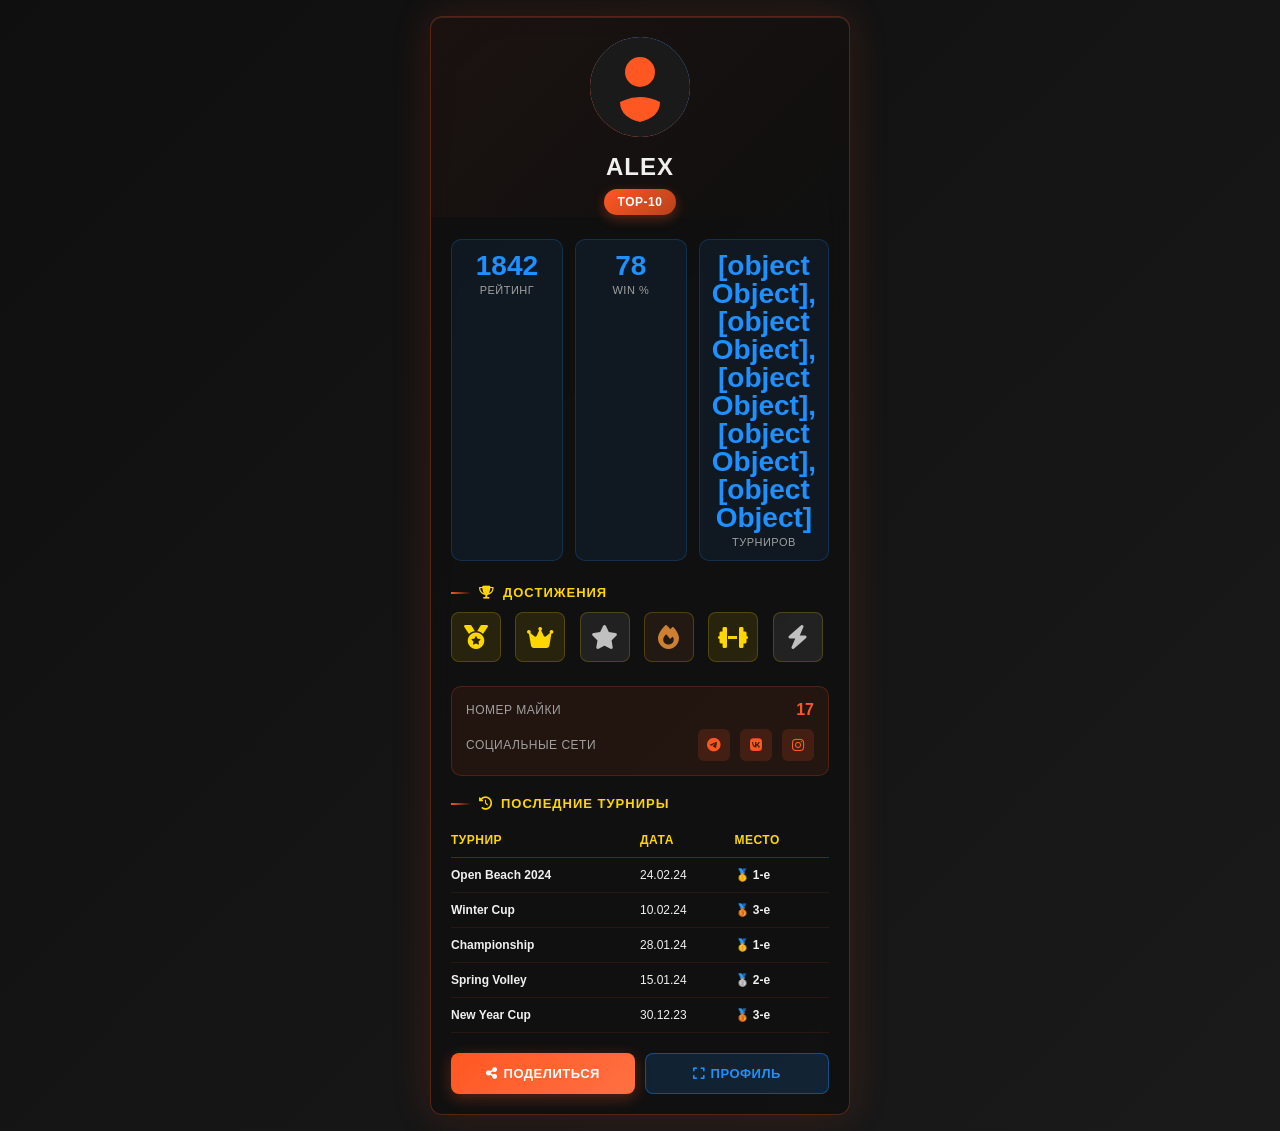
==== commit 6dbc3f95: "Merge remote-tracking branch 'origin/claude/review-recent-changes-rQtpP'" ====
--- a/player-card.html
+++ b/player-card.html
@@ -1,1074 +1,772 @@
 <!DOCTYPE html>
 <html lang="ru">
 <head>
-<meta charset="UTF-8">
-<meta name="viewport" content="width=device-width, initial-scale=1.0, maximum-scale=1.0, user-scalable=no">
-<meta name="theme-color" content="#080808">
-<title>Ultimate Fighter Card — Лютые Пляжники Сургут</title>
-<link rel="preconnect" href="https://fonts.googleapis.com">
-<link rel="preconnect" href="https://fonts.gstatic.com" crossorigin>
-<link href="https://fonts.googleapis.com/css2?family=Bebas+Neue&family=Oswald:wght@400;500;600;700&family=Barlow+Condensed:wght@400;600;700;900&family=Barlow:wght@400;500;600;700&display=swap" rel="stylesheet">
-<link rel="stylesheet" href="https://cdnjs.cloudflare.com/ajax/libs/font-awesome/6.5.1/css/all.min.css">
-<style>
-/* ════════════════════════════════════════════════════════════════
-   ULTIMATE FIGHTER CARD — КИБЕРПАНК × СЕВЕР
-   Огонь и Лед Сургута | Гексагональная геометрия
-   ════════════════════════════════════════════════════════════════ */
-
-*,*::before,*::after{box-sizing:border-box;margin:0;padding:0}
-:root{
-  /* ЦВЕТОВАЯ ПАЛИТРА: Огонь & Лед */
-  --bg-dark:#080808;        /* Глубокий уголь */
-  --bg-card:#1a1a1a;        /* Графит */
-  --text-primary:#ffffff;   /* Белый */
-  --text-secondary:#9a9a9a; /* Серый */
-  --accent-fire:#FF4500;    /* Огненный оранжевый (раскаленный металл) */
-  --accent-ice:#00BFFF;     /* Ледяной синий (северное сияние) */
-  --accent-dark:#cc3300;    /* Темный оранжевый для контраста */
-  --accent-light:#00ffff;   /* Голубой неон */
-  --glow-fire:rgba(255,69,0,.5);
-  --glow-ice:rgba(0,191,255,.3);
-  --neon-glow:rgba(0,255,255,.4);
-}
-html{
-  font-size:16px;
-  -webkit-text-size-adjust:100%;
-}
-body{
-  font-family:'Oswald','Barlow Condensed',sans-serif;
-  background:var(--bg-dark);
-  color:var(--text-primary);
-  min-height:100vh;min-height:100dvh;
-  display:flex;
-  align-items:center;
-  justify-content:center;
-  padding:20px;
-  overflow-x:hidden;
-  /* Микротекстура: потертая поверхность */
-  background-image:
-    radial-gradient(at 20% 30%, rgba(255,69,0,.04) 0%, transparent 50%),
-    radial-gradient(at 80% 70%, rgba(0,191,255,.04) 0%, transparent 50%),
-    repeating-linear-gradient(90deg, transparent, transparent 2px, rgba(255,255,255,.01) 2px, rgba(255,255,255,.01) 4px);
-}
-
-/* ════════════════════════════════════════════════════
-   КОНТЕЙНЕР КАРТОЧЕК & СЕТКА
-   ════════════════════════════════════════════════════ */
-.fighter-cards-container{
-  width:100%;
-  max-width:1200px;
-  display:grid;
-  grid-template-columns:repeat(auto-fit,minmax(360px,1fr));
-  gap:32px;
-  animation:sceneEntry 1.2s cubic-bezier(.16,1,.3,1) both;
-}
-@keyframes sceneEntry{
-  from{opacity:0;transform:translateY(60px)}
-  to{opacity:1;transform:translateY(0)}
-}
-
-/* ════════════════════════════════════════════════════
-   БОЕВАЯ КАРТОЧКА — ГЛАВНЫЙ КОНТЕЙНЕР
-   ════════════════════════════════════════════════════ */
-.fighter-card{
-  position:relative;
-  background:var(--bg-card);
-  border-radius:12px;
-  overflow:hidden;
-  /* ГРАНИЦА: Огонь ↔ Лед */
-  border:2px solid transparent;
-  background-clip:padding-box;
-  box-shadow:
-    0 0 60px var(--glow-fire),
-    0 0 40px var(--glow-ice),
-    inset 0 0 30px rgba(255,69,0,.05),
-    0 20px 60px rgba(0,0,0,.8);
-  animation:cardHover 3s ease-in-out infinite;
-}
-.fighter-card::before{
-  content:'';position:absolute;
-  top:-2px;right:-2px;bottom:-2px;left:-2px;
-  background:linear-gradient(180deg,
-    var(--accent-fire) 0%,
-    rgba(255,69,0,.4) 25%,
-    rgba(0,191,255,.3) 50%,
-    var(--accent-ice) 100%);
-  border-radius:12px;
-  z-index:-1;
-  animation:borderRotate 6s linear infinite;
-}
-@keyframes borderRotate{
-  0%{background-position:0% 0%}
-  100%{background-position:100% 100%}
-}
-@keyframes cardHover{
-  0%,100%{transform:translateY(0) scale(1);opacity:1}
-  50%{transform:translateY(-3px) scale(1.001)}
-}
-.fighter-card:hover{
-  transform:translateY(-8px);
-  box-shadow:
-    0 0 80px var(--glow-fire),
-    0 0 60px var(--glow-ice),
-    inset 0 0 40px rgba(255,69,0,.1),
-    0 30px 80px rgba(0,0,0,.9);
-}
-
-/* ════════════════════════════════════════════════════
-   HEADER: ГЕКСАГОНАЛЬНЫЙ АВАТАР + НИКНЕЙМ + РАНГ
-   ════════════════════════════════════════════════════ */
-.fc-header{
-  padding:24px;
-  display:flex;
-  align-items:center;
-  gap:20px;
-  background:linear-gradient(135deg,
-    rgba(255,69,0,.08) 0%,
-    rgba(0,0,0,.2) 50%,
-    rgba(0,191,255,.04) 100%);
-  border-bottom:1px solid rgba(0,191,255,.15);
-  position:relative;
-}
-.fc-header::after{
-  content:'';position:absolute;bottom:0;left:0;right:0;
-  height:1px;
-  background:linear-gradient(90deg,var(--accent-fire),var(--accent-ice),var(--accent-fire));
-  opacity:.4;
-}
-
-/* ГЕКСАГОНАЛЬНЫЙ АВАТАР */
-.fc-avatar{
-  width:92px;
-  height:92px;
-  flex-shrink:0;
-  position:relative;
-  background:linear-gradient(135deg,
-    rgba(255,69,0,.15),
-    rgba(0,191,255,.1));
-  border:2px solid transparent;
-  background-clip:padding-box;
-  /* Гексагон через clip-path */
-  clip-path:polygon(50% 0%,100% 25%,100% 75%,50% 100%,0% 75%,0% 25%);
-  display:flex;
-  align-items:center;
-  justify-content:center;
-  overflow:visible;
-}
-.fc-avatar::before{
-  content:'';position:absolute;
-  inset:-2px;
-  background:conic-gradient(from 0deg,var(--accent-fire),var(--accent-ice),var(--accent-fire));
-  clip-path:polygon(50% 0%,100% 25%,100% 75%,50% 100%,0% 75%,0% 25%);
-  z-index:-1;
-  animation:hexRotate 4s linear infinite;
-}
-@keyframes hexRotate{
-  0%{background-position:0% 0%}
-  100%{background-position:360deg 0%}
-}
-.fc-avatar img{
-  width:100%;height:100%;
-  object-fit:cover;
-  clip-path:polygon(50% 0%,100% 25%,100% 75%,50% 100%,0% 75%,0% 25%);
-}
-.fc-avatar-initials{
-  font-family:'Bebas Neue',sans-serif;
-  font-size:40px;
-  letter-spacing:2px;
-  font-weight:bold;
-  background:linear-gradient(135deg,var(--accent-fire),var(--accent-ice));
-  -webkit-background-clip:text;
-  -webkit-text-fill-color:transparent;
-  background-clip:text;
-  text-shadow:0 0 30px rgba(255,69,0,.4);
-  filter:drop-shadow(0 0 20px rgba(0,191,255,.3));
-}
-
-.fc-info{flex:1;min-width:0}
-
-.fc-nickname{
-  font-family:'Bebas Neue','Oswald',sans-serif;
-  font-size:36px;
-  letter-spacing:4px;
-  line-height:1;
-  color:var(--text-primary);
-  text-transform:uppercase;
-  text-shadow:
-    0 0 20px rgba(255,69,0,.5),
-    0 0 40px rgba(255,69,0,.2),
-    0 2px 8px rgba(0,0,0,.8);
-  margin-bottom:6px;
-  animation:nickEntry .8s cubic-bezier(.16,1,.3,1) backwards;
-}
-@keyframes nickEntry{
-  from{opacity:0;transform:translateX(-20px)}
-  to{opacity:1;transform:translateX(0)}
-}
-
-.fc-rank{
-  display:inline-flex;
-  align-items:center;
-  gap:8px;
-  padding:6px 14px;
-  border-radius:6px;
-  border:1px solid var(--accent-fire);
-  background:linear-gradient(135deg,
-    rgba(255,69,0,.15),
-    rgba(255,69,0,.05));
-  color:var(--accent-fire);
-  font-family:'Oswald',sans-serif;
-  font-size:11px;
-  font-weight:900;
-  letter-spacing:2px;
-  text-transform:uppercase;
-  box-shadow:0 0 20px rgba(255,69,0,.25);
-  animation:rankPulse 2s ease-in-out infinite;
-}
-@keyframes rankPulse{
-  0%,100%{box-shadow:0 0 20px rgba(255,69,0,.25)}
-  50%{box-shadow:0 0 40px rgba(255,69,0,.5),inset 0 0 20px rgba(255,69,0,.15)}
-}
-.fc-rank i{font-size:11px}
-
-.fc-community{
-  margin-top:8px;
-  font-size:10px;
-  color:var(--accent-ice);
-  letter-spacing:1px;
-  display:flex;
-  align-items:center;
-  gap:6px;
-  font-weight:600;
-  text-transform:uppercase;
-}
-.fc-community i{font-size:9px}
-
-/* ════════════════════════════════════════════════════
-   ГЛАВНЫЕ СТАТИСТИКИ: НЕОНОВЫЙ РЕЙТИНГ + ПРОЦЕНТ + ИГРЫ
-   ════════════════════════════════════════════════════ */
-.fc-stats{
-  display:grid;
-  grid-template-columns:1fr 1fr 1fr;
-  gap:1px;
-  padding:1px;
-  margin:24px 20px;
-  background:linear-gradient(135deg,var(--accent-fire),var(--accent-ice));
-  border-radius:10px;
-  overflow:hidden;
-  box-shadow:
-    inset 0 0 30px rgba(255,69,0,.1),
-    0 0 30px rgba(255,69,0,.2),
-    0 0 20px rgba(0,191,255,.1);
-}
-.fc-stat{
-  padding:20px 14px;
-  text-align:center;
-  background:var(--bg-card);
-  position:relative;
-  overflow:hidden;
-  border:1px solid rgba(255,69,0,.1);
-  transition:all .3s ease;
-}
-.fc-stat::before{
-  content:'';position:absolute;inset:0;
-  background:radial-gradient(circle at 50% 0%,rgba(255,69,0,.1),transparent 70%);
-  pointer-events:none;
-}
-.fc-stat:hover{
-  background:linear-gradient(135deg,rgba(255,69,0,.08),rgba(0,191,255,.04));
-  border-color:rgba(0,191,255,.2);
-}
-
-.fc-stat-val{
-  font-family:'Bebas Neue','Oswald',sans-serif;
-  font-size:44px;
-  line-height:1;
-  letter-spacing:2px;
-  font-weight:900;
-  color:var(--text-primary);
-  margin-bottom:2px;
-  position:relative;
-  z-index:2;
-}
-/* НЕОНОВЫЙ РЕЙТИНГ — пульсирующее свечение */
-.fc-stat:first-child .fc-stat-val{
-  color:var(--accent-fire);
-  text-shadow:
-    0 0 10px rgba(255,69,0,.8),
-    0 0 20px rgba(255,69,0,.6),
-    0 0 40px rgba(255,69,0,.4),
-    0 0 60px rgba(255,69,0,.2);
-  animation:neonPulse 1.5s ease-in-out infinite;
-}
-@keyframes neonPulse{
-  0%,100%{
-    text-shadow:
-      0 0 10px rgba(255,69,0,.8),
-      0 0 20px rgba(255,69,0,.6),
-      0 0 40px rgba(255,69,0,.4),
-      0 0 60px rgba(255,69,0,.2);
-  }
-  50%{
-    text-shadow:
-      0 0 20px rgba(255,69,0,1),
-      0 0 30px rgba(255,69,0,.8),
-      0 0 60px rgba(255,69,0,.6),
-      0 0 100px rgba(255,69,0,.3);
-  }
-}
-
-.fc-stat-lbl{
-  font-family:'Oswald',sans-serif;
-  font-size:9px;
-  font-weight:900;
-  letter-spacing:2px;
-  text-transform:uppercase;
-  color:var(--text-secondary);
-  position:relative;
-  z-index:2;
-}
-
-/* ════════════════════════════════════════════════════
-   ДОСТИЖЕНИЯ & МЕДАЛИ — Гексагональные бейджи
-   ════════════════════════════════════════════════════ */
-.fc-section{padding:20px 24px 0}
-.fc-section-title{
-  font-family:'Oswald',sans-serif;
-  font-size:10px;
-  font-weight:900;
-  letter-spacing:2.5px;
-  text-transform:uppercase;
-  color:var(--accent-ice);
-  margin-bottom:14px;
-  display:flex;
-  align-items:center;
-  gap:10px;
-}
-.fc-section-title::before{
-  content:'';width:4px;height:4px;
-  border-radius:50%;
-  background:var(--accent-fire);
-  box-shadow:0 0 10px var(--accent-fire);
-}
-.fc-section-title::after{
-  content:'';flex:1;height:1px;
-  background:linear-gradient(90deg,rgba(0,191,255,.3),transparent);
-}
-
-.fc-badges{
-  display:grid;
-  grid-template-columns:repeat(auto-fill,minmax(56px,1fr));
-  gap:12px;
-  animation:badgesEntry 1s cubic-bezier(.16,1,.3,1) backwards;
-}
-@keyframes badgesEntry{
-  from{opacity:0;transform:translateY(20px)}
-  to{opacity:1;transform:translateY(0)}
-}
-
-.fc-badge{
-  width:56px;
-  height:56px;
-  display:flex;
-  align-items:center;
-  justify-content:center;
-  font-size:26px;
-  position:relative;
-  cursor:pointer;
-  /* Гексагон */
-  clip-path:polygon(50% 0%,100% 25%,100% 75%,50% 100%,0% 75%,0% 25%);
-  background:var(--bg-card);
-  border:2px solid transparent;
-  background-clip:padding-box;
-  overflow:visible;
-  transition:all .3s ease;
-}
-.fc-badge::before{
-  content:'';position:absolute;
-  inset:-2px;
-  background:linear-gradient(135deg,var(--accent-fire),var(--accent-ice));
-  clip-path:polygon(50% 0%,100% 25%,100% 75%,50% 100%,0% 75%,0% 25%);
-  z-index:-1;
-}
-.fc-badge:hover{
-  transform:scale(1.15) rotate(5deg);
-  filter:drop-shadow(0 0 20px rgba(255,69,0,.5)) drop-shadow(0 0 10px rgba(0,191,255,.3));
-}
-.fc-badge::after{
-  content:attr(data-count);
-  position:absolute;
-  top:-8px;right:-8px;
-  min-width:22px;
-  height:22px;
-  border-radius:50%;
-  background:var(--accent-fire);
-  border:2px solid var(--bg-dark);
-  font-family:'Bebas Neue',sans-serif;
-  font-size:11px;
-  font-weight:900;
-  color:var(--bg-dark);
-  display:flex;
-  align-items:center;
-  justify-content:center;
-  box-shadow:0 0 15px var(--accent-fire);
-}
-.fc-badge[data-count="0"]::after{display:none}
-
-.fc-badge-tooltip{
-  display:none;
-  position:absolute;
-  bottom:calc(100% + 14px);
-  left:50%;
-  transform:translateX(-50%);
-  padding:6px 12px;
-  border-radius:6px;
-  border:1px solid var(--accent-fire);
-  background:linear-gradient(135deg,rgba(255,69,0,.2),rgba(0,191,255,.1));
-  backdrop-filter:blur(10px);
-  font-size:10px;
-  font-weight:700;
-  letter-spacing:.5px;
-  white-space:nowrap;
-  color:var(--text-primary);
-  z-index:100;
-  pointer-events:none;
-  animation:tooltipEntry .3s ease;
-}
-@keyframes tooltipEntry{
-  from{opacity:0;transform:translateX(-50%) translateY(10px)}
-  to{opacity:1;transform:translateX(-50%) translateY(0)}
-}
-.fc-badge:hover .fc-badge-tooltip{display:block}
-
-/* ════════════════════════════════════════════════════
-   ЛИЧНАЯ ИНФОРМАЦИЯ: НОМЕР + СОЦСЕТИ
-   ════════════════════════════════════════════════════ */
-.fc-personal{
-  display:flex;
-  align-items:center;
-  gap:18px;
-  padding:18px 24px;
-  margin:24px 20px;
-  background:linear-gradient(135deg,
-    rgba(255,69,0,.06),
-    rgba(0,191,255,.03));
-  border:1px solid rgba(0,191,255,.2);
-  border-radius:10px;
-  position:relative;
-  overflow:hidden;
-}
-.fc-personal::before{
-  content:'';position:absolute;
-  inset:0;
-  background:conic-gradient(from 0deg at 50% 50%,transparent,rgba(255,69,0,.05),transparent);
-  pointer-events:none;
-}
-
-.fc-jersey{
-  display:flex;
-  align-items:center;
-  gap:8px;
-  font-family:'Bebas Neue','Oswald',sans-serif;
-  font-size:32px;
-  letter-spacing:2px;
-  font-weight:900;
-  color:var(--accent-fire);
-  text-shadow:0 0 15px rgba(255,69,0,.5);
-  position:relative;
-  z-index:2;
-}
-.fc-jersey i{
-  font-size:16px;
-  opacity:.6;
-}
-
-.fc-personal-sep{
-  width:1px;
-  height:32px;
-  background:linear-gradient(180deg,rgba(255,69,0,.2),rgba(0,191,255,.2),rgba(255,69,0,.1));
-  position:relative;
-  z-index:2;
-}
-
-.fc-socials{
-  display:flex;
-  gap:8px;
-  align-items:center;
-  position:relative;
-  z-index:2;
-}
-
-.fc-social{
-  width:38px;
-  height:38px;
-  border-radius:8px;
-  display:flex;
-  align-items:center;
-  justify-content:center;
-  background:linear-gradient(135deg,rgba(255,69,0,.1),rgba(0,191,255,.05));
-  border:1px solid rgba(0,191,255,.25);
-  color:var(--accent-ice);
-  font-size:16px;
-  text-decoration:none;
-  transition:all .25s ease;
-}
-.fc-social:hover{
-  color:var(--accent-fire);
-  border-color:rgba(255,69,0,.5);
-  background:linear-gradient(135deg,rgba(255,69,0,.2),rgba(0,191,255,.1));
-  transform:translateY(-3px);
-  box-shadow:0 0 20px rgba(255,69,0,.3);
-}
-
-/* ════════════════════════════════════════════════════
-   ТАБЛИЦА ПОСЛЕДНИХ ИГР — Огненные победы, холодные поражения
-   ════════════════════════════════════════════════════ */
-.fc-history{
-  margin:24px 20px;
-  background:linear-gradient(135deg,rgba(255,69,0,.04),rgba(0,191,255,.02));
-  border:1px solid rgba(0,191,255,.15);
-  border-radius:10px;
-  overflow:hidden;
-  backdrop-filter:blur(10px);
-  -webkit-backdrop-filter:blur(10px);
-  box-shadow:inset 0 0 20px rgba(255,69,0,.03);
-}
-
-.fc-history table{
-  width:100%;
-  border-collapse:separate;
-  border-spacing:0;
-}
-
-.fc-history th{
-  font-family:'Oswald',sans-serif;
-  font-size:9px;
-  font-weight:900;
-  letter-spacing:2px;
-  text-transform:uppercase;
-  color:var(--accent-ice);
-  padding:14px 16px;
-  text-align:left;
-  background:linear-gradient(135deg,rgba(255,69,0,.05),rgba(0,191,255,.04));
-  border-bottom:2px solid rgba(0,191,255,.15);
-  position:relative;
-}
-.fc-history th::after{
-  content:'';position:absolute;
-  bottom:-2px;left:0;right:0;
-  height:2px;
-  background:linear-gradient(90deg,var(--accent-fire),var(--accent-ice),var(--accent-fire));
-}
-
-.fc-history td{
-  padding:12px 16px;
-  font-size:12px;
-  font-weight:500;
-  color:var(--text-primary);
-  border-bottom:1px solid rgba(0,191,255,.08);
-}
-
-/* ИНДИКАЦИЯ ПОБЕД/ПОРАЖЕНИЙ */
-.fc-history tbody tr{
-  transition:all .2s ease;
-  position:relative;
-  overflow:hidden;
-}
-.fc-history tbody tr::before{
-  content:'';
-  position:absolute;
-  left:0;top:0;bottom:0;
-  width:3px;
-  background:transparent;
-  transition:all .2s ease;
-}
-.fc-history tbody tr.win::before{
-  background:linear-gradient(180deg,var(--accent-fire),rgba(255,69,0,.2));
-  box-shadow:inset 3px 0 10px rgba(255,69,0,.4);
-}
-.fc-history tbody tr.loss::before{
-  background:linear-gradient(180deg,rgba(100,100,120,.4),transparent);
-  box-shadow:inset 3px 0 10px rgba(100,100,120,.2);
-}
-.fc-history tbody tr:hover{
-  background:rgba(0,191,255,.08);
-}
-.fc-history tbody tr.win:hover{
-  background:rgba(255,69,0,.1);
-}
-.fc-history tbody tr:last-child td{border-bottom:none}
-
-.fc-place{
-  display:inline-flex;
-  align-items:center;
-  justify-content:center;
-  width:32px;
-  height:32px;
-  border-radius:6px;
-  font-family:'Bebas Neue',sans-serif;
-  font-size:16px;
-  font-weight:900;
-  transition:all .2s ease;
-}
-.fc-place.p1{
-  background:linear-gradient(135deg,rgba(255,215,0,.2),rgba(255,69,0,.15));
-  color:var(--accent-fire);
-  border:1.5px solid rgba(255,215,0,.4);
-  box-shadow:0 0 12px rgba(255,215,0,.2);
-}
-.fc-place.p1:hover{
-  box-shadow:0 0 20px rgba(255,215,0,.4),0 0 10px rgba(255,69,0,.3);
-}
-.fc-place.p2{
-  background:linear-gradient(135deg,rgba(192,192,192,.15),rgba(200,200,200,.05));
-  color:#c0c0c0;
-  border:1.5px solid rgba(192,192,192,.3);
-}
-.fc-place.p3{
-  background:linear-gradient(135deg,rgba(205,127,50,.15),rgba(255,140,0,.05));
-  color:#cd7f32;
-  border:1.5px solid rgba(205,127,50,.3);
-}
-.fc-place.other{
-  background:rgba(0,191,255,.08);
-  color:var(--accent-ice);
-  border:1.5px solid rgba(0,191,255,.2);
-}
-
-.fc-trn-name{
-  font-weight:600;
-  max-width:180px;
-  white-space:nowrap;
-  overflow:hidden;
-  text-overflow:ellipsis;
-}
-
-.fc-trn-date{
-  font-size:11px;
-  color:var(--text-secondary);
-  font-weight:500;
-}
-
-/* ════════════════════════════════════════════════════
-   FOOTER & SHARE BUTTON — Киберпанк кнопка
-   ════════════════════════════════════════════════════ */
-.fc-footer{
-  padding:20px 24px 24px;
-}
-
-.fc-share-btn{
-  width:100%;
-  padding:16px;
-  border-radius:10px;
-  border:2px solid var(--accent-fire);
-  background:linear-gradient(135deg,
-    rgba(255,69,0,.15),
-    rgba(255,69,0,.05));
-  color:var(--accent-fire);
-  font-family:'Bebas Neue','Oswald',sans-serif;
-  font-size:18px;
-  letter-spacing:3px;
-  cursor:pointer;
-  display:flex;
-  align-items:center;
-  justify-content:center;
-  gap:10px;
-  text-transform:uppercase;
-  font-weight:900;
-  transition:all .3s ease;
-  touch-action:manipulation;
-  position:relative;
-  overflow:hidden;
-}
-.fc-share-btn::before{
-  content:'';position:absolute;
-  inset:0;
-  background:linear-gradient(90deg,transparent,rgba(0,191,255,.3),transparent);
-  transform:translateX(-100%);
-  transition:transform .5s ease;
-}
-.fc-share-btn:hover{
-  background:linear-gradient(135deg,
-    rgba(255,69,0,.25),
-    rgba(0,191,255,.1));
-  border-color:var(--accent-ice);
-  box-shadow:
-    0 0 30px rgba(255,69,0,.4),
-    0 0 20px rgba(0,191,255,.2),
-    inset 0 0 20px rgba(255,69,0,.1);
-  color:var(--accent-ice);
-}
-.fc-share-btn:hover::before{
-  transform:translateX(100%);
-}
-.fc-share-btn:active{
-  transform:scale(.96);
-}
-.fc-share-btn i{
-  font-size:14px;
-}
-
-/* ════════════════════════════════════════════════════
-   FOOTWATERMARK
-   ════════════════════════════════════════════════════ */
-.fc-watermark{
-  text-align:center;
-  padding:16px 24px 20px;
-  font-family:'Oswald',sans-serif;
-  font-size:9px;
-  font-weight:700;
-  letter-spacing:2px;
-  text-transform:uppercase;
-  color:rgba(0,191,255,.3);
-}
-.fc-watermark::before{
-  content:'⚡ ';
-  color:var(--accent-fire);
-}
-.fc-watermark::after{
-  content:' ⚡';
-  color:var(--accent-ice);
-}
-
-/* ════════════════════════════════════════════════════
-   RESPONSIVE DESIGN
-   ════════════════════════════════════════════════════ */
-@media(max-width:480px){
-  .fighter-cards-container{
-    grid-template-columns:1fr;
-    gap:24px;
-  }
-  .fc-header{padding:20px 18px}
-  .fc-avatar{width:80px;height:80px}
-  .fc-avatar-initials{font-size:32px}
-  .fc-nickname{font-size:28px;letter-spacing:2px}
-  .fc-rank{font-size:10px;padding:5px 12px}
-  .fc-stats{margin:18px 14px;grid-template-columns:1fr 1fr 1fr;gap:1px}
-  .fc-stat{padding:14px 10px}
-  .fc-stat-val{font-size:32px}
-  .fc-stat-lbl{font-size:8px}
-  .fc-section{padding:16px 18px 0}
-  .fc-badges{grid-template-columns:repeat(auto-fill,minmax(48px,1fr));gap:10px}
-  .fc-badge{width:48px;height:48px;font-size:20px}
-  .fc-personal{margin:16px 14px;padding:14px 16px;gap:12px}
-  .fc-jersey{font-size:24px}
-  .fc-history{margin:16px 14px}
-  .fc-footer{padding:14px 18px}
-  .fc-trn-name{max-width:140px}
-}
-
-/* ════════════════════════════════════════════════════
-   ENTRY ANIMATIONS
-   ════════════════════════════════════════════════════ */
-.fighter-card{
-  animation:cardEnter .7s cubic-bezier(.34,.1,.68,1) backwards;
-}
-@keyframes cardEnter{
-  from{
-    opacity:0;
-    transform:translateY(40px) scale(.92);
-    filter:blur(4px);
-  }
-  to{
-    opacity:1;
-    transform:translateY(0) scale(1);
-    filter:blur(0);
-  }
-}
-
-/* Stagger animation for multiple cards */
-.fighter-card:nth-child(1){animation-delay:.1s}
-.fighter-card:nth-child(2){animation-delay:.2s}
-.fighter-card:nth-child(3){animation-delay:.3s}
-</style>
+    <meta charset="UTF-8">
+    <meta name="viewport" content="width=device-width, initial-scale=1.0">
+    <title>Карточка игрока — Лютые пляжники</title>
+    <link rel="stylesheet" href="https://cdnjs.cloudflare.com/ajax/libs/font-awesome/6.4.0/css/all.min.css">
+    <style>
+        /* ====== CSS ПЕРЕМЕННЫЕ ====== */
+        :root {
+            --color-fire: #FF5722;        /* Огненный оранжевый */
+            --color-ice: #1E90FF;         /* Ледяной синий */
+            --color-gold: #FFD700;        /* Золото */
+            --color-dark: #0f0f0f;        /* Угольно-чёрный */
+            --color-gray: #1a1a1a;        /* Глубокий серый */
+            --color-text: #f0f0f0;        /* Белый текст */
+            --color-text-muted: #a0a0a0;  /* Приглушённый текст */
+            --border-radius: 12px;
+            --transition: 0.3s cubic-bezier(0.4, 0, 0.2, 1);
+        }
+
+        * {
+            margin: 0;
+            padding: 0;
+            box-sizing: border-box;
+        }
+
+        body {
+            font-family: -apple-system, BlinkMacSystemFont, 'Segoe UI', Roboto, Oxygen, Ubuntu, Cantarell, sans-serif;
+            background: linear-gradient(135deg, var(--color-dark) 0%, var(--color-gray) 100%);
+            min-height: 100vh;
+            display: flex;
+            align-items: center;
+            justify-content: center;
+            padding: 16px;
+        }
+
+        /* ====== ГЛАВНЫЙ КОНТЕЙНЕР КАРТОЧКИ ====== */
+        .player-card {
+            width: 100%;
+            max-width: 420px;
+            background: rgba(15, 15, 15, 0.7);
+            backdrop-filter: blur(10px);
+            border: 1px solid rgba(255, 87, 34, 0.3);
+            border-radius: var(--border-radius);
+            padding: 20px;
+            box-shadow:
+                0 0 40px rgba(255, 87, 34, 0.15),
+                inset 0 1px 0 rgba(255, 255, 255, 0.1);
+            transition: all var(--transition);
+            position: relative;
+            overflow: hidden;
+        }
+
+        /* Активное состояние при наведении на desktop */
+        @media (hover: hover) {
+            .player-card:hover {
+                border-color: rgba(255, 87, 34, 0.6);
+                box-shadow:
+                    0 0 60px rgba(255, 87, 34, 0.25),
+                    inset 0 1px 0 rgba(255, 255, 255, 0.15);
+                transform: translateY(-2px);
+            }
+        }
+
+        /* Фоновый градиент (скрытый слой) */
+        .player-card::before {
+            content: '';
+            position: absolute;
+            top: 0;
+            left: 0;
+            right: 0;
+            height: 200px;
+            background: linear-gradient(135deg, rgba(255, 87, 34, 0.05) 0%, transparent 100%);
+            pointer-events: none;
+        }
+
+        /* ====== HEADER СЕКЦИЯ ====== */
+        .card-header {
+            text-align: center;
+            margin-bottom: 24px;
+            position: relative;
+            z-index: 1;
+        }
+
+        /* Аватар с кольцом */
+        .avatar-container {
+            position: relative;
+            width: 100px;
+            height: 100px;
+            margin: 0 auto 16px;
+        }
+
+        .avatar-ring {
+            position: absolute;
+            inset: 0;
+            border-radius: 50%;
+            background: linear-gradient(45deg, var(--color-fire) 0%, var(--color-ice) 100%);
+            padding: 3px;
+            animation: ring-glow 3s ease-in-out infinite;
+        }
+
+        .avatar-ring::after {
+            content: '';
+            position: absolute;
+            inset: 3px;
+            border-radius: 50%;
+            background: rgba(15, 15, 15, 0.9);
+        }
+
+        .avatar-img {
+            position: absolute;
+            inset: 0;
+            border-radius: 50%;
+            object-fit: cover;
+            z-index: 2;
+        }
+
+        /* Анимация свечения кольца */
+        @keyframes ring-glow {
+            0%, 100% {
+                box-shadow: 0 0 15px rgba(255, 87, 34, 0.5);
+            }
+            50% {
+                box-shadow: 0 0 25px rgba(255, 87, 34, 0.8);
+            }
+        }
+
+        .nickname {
+            font-size: 24px;
+            font-weight: 700;
+            color: var(--color-text);
+            text-transform: uppercase;
+            letter-spacing: 1px;
+            margin-bottom: 8px;
+        }
+
+        /* Ранг-бейдж */
+        .rank-badge {
+            display: inline-block;
+            background: linear-gradient(135deg, var(--color-fire), rgba(255, 87, 34, 0.7));
+            color: white;
+            padding: 6px 14px;
+            border-radius: 20px;
+            font-size: 12px;
+            font-weight: 600;
+            letter-spacing: 0.5px;
+            box-shadow: 0 4px 12px rgba(255, 87, 34, 0.3);
+        }
+
+        /* ====== STATS СЕКЦИЯ (ГЛАВНЫЕ ЦИФРЫ) ====== */
+        .stats-grid {
+            display: grid;
+            grid-template-columns: 1fr 1fr 1fr;
+            gap: 12px;
+            margin-bottom: 24px;
+            position: relative;
+            z-index: 1;
+        }
+
+        .stat-item {
+            background: rgba(30, 144, 255, 0.08);
+            border: 1px solid rgba(30, 144, 255, 0.2);
+            border-radius: 10px;
+            padding: 12px;
+            text-align: center;
+            transition: all var(--transition);
+        }
+
+        @media (hover: hover) {
+            .stat-item:hover {
+                background: rgba(30, 144, 255, 0.15);
+                border-color: rgba(30, 144, 255, 0.5);
+                transform: translateY(-2px);
+            }
+        }
+
+        .stat-value {
+            display: block;
+            font-size: 28px;
+            font-weight: 800;
+            color: var(--color-ice);
+            line-height: 1;
+            margin-bottom: 4px;
+        }
+
+        .stat-label {
+            display: block;
+            font-size: 11px;
+            color: var(--color-text-muted);
+            text-transform: uppercase;
+            letter-spacing: 0.5px;
+        }
+
+        /* ====== ДОСТИЖЕНИЯ ====== */
+        .achievements-section {
+            margin-bottom: 24px;
+            position: relative;
+            z-index: 1;
+        }
+
+        .section-title {
+            font-size: 13px;
+            font-weight: 600;
+            color: var(--color-gold);
+            text-transform: uppercase;
+            letter-spacing: 1px;
+            margin-bottom: 12px;
+            display: flex;
+            align-items: center;
+            gap: 8px;
+        }
+
+        .section-title::before {
+            content: '';
+            width: 20px;
+            height: 2px;
+            background: linear-gradient(90deg, var(--color-fire), transparent);
+        }
+
+        .achievements-grid {
+            display: grid;
+            grid-template-columns: repeat(auto-fit, minmax(45px, 1fr));
+            gap: 8px;
+        }
+
+        .achievement-badge {
+            width: 50px;
+            height: 50px;
+            display: flex;
+            align-items: center;
+            justify-content: center;
+            border-radius: 8px;
+            font-size: 24px;
+            cursor: pointer;
+            transition: all var(--transition);
+            position: relative;
+            border: 1px solid rgba(255, 215, 0, 0.2);
+        }
+
+        .achievement-badge.gold {
+            background: rgba(255, 215, 0, 0.1);
+            color: var(--color-gold);
+        }
+
+        .achievement-badge.silver {
+            background: rgba(192, 192, 192, 0.1);
+            color: #c0c0c0;
+        }
+
+        .achievement-badge.bronze {
+            background: rgba(205, 127, 50, 0.1);
+            color: #cd7f32;
+        }
+
+        @media (hover: hover) {
+            .achievement-badge:hover {
+                transform: scale(1.1);
+                box-shadow: 0 0 20px currentColor;
+                border-color: currentColor;
+            }
+        }
+
+        /* ====== ЛИЧНАЯ ИНФОРМАЦИЯ ====== */
+        .personal-info {
+            background: rgba(255, 87, 34, 0.08);
+            border: 1px solid rgba(255, 87, 34, 0.2);
+            border-radius: 10px;
+            padding: 14px;
+            margin-bottom: 20px;
+            position: relative;
+            z-index: 1;
+        }
+
+        .info-row {
+            display: flex;
+            justify-content: space-between;
+            align-items: center;
+            margin-bottom: 10px;
+        }
+
+        .info-row:last-child {
+            margin-bottom: 0;
+        }
+
+        .info-label {
+            font-size: 12px;
+            color: var(--color-text-muted);
+            text-transform: uppercase;
+            letter-spacing: 0.5px;
+        }
+
+        .info-value {
+            font-size: 16px;
+            font-weight: 600;
+            color: var(--color-fire);
+        }
+
+        .social-links {
+            display: flex;
+            gap: 10px;
+        }
+
+        .social-icon {
+            width: 32px;
+            height: 32px;
+            display: flex;
+            align-items: center;
+            justify-content: center;
+            border-radius: 6px;
+            background: rgba(255, 87, 34, 0.15);
+            color: var(--color-fire);
+            text-decoration: none;
+            font-size: 14px;
+            transition: all var(--transition);
+            cursor: pointer;
+        }
+
+        @media (hover: hover) {
+            .social-icon:hover {
+                background: rgba(255, 87, 34, 0.3);
+                transform: scale(1.1);
+            }
+        }
+
+        /* ====== ИСТОРИЯ ТУРНИРОВ ====== */
+        .history-section {
+            position: relative;
+            z-index: 1;
+        }
+
+        .history-table {
+            width: 100%;
+            font-size: 12px;
+            border-collapse: collapse;
+        }
+
+        .history-table thead {
+            border-bottom: 1px solid rgba(255, 87, 34, 0.3);
+        }
+
+        .history-table th {
+            text-align: left;
+            padding: 10px 0;
+            color: var(--color-gold);
+            font-weight: 600;
+            text-transform: uppercase;
+            letter-spacing: 0.5px;
+        }
+
+        .history-table td {
+            padding: 10px 0;
+            color: var(--color-text);
+            border-bottom: 1px solid rgba(255, 87, 34, 0.1);
+        }
+
+        .tournament-name {
+            font-weight: 600;
+        }
+
+        .tournament-place {
+            color: var(--color-fire);
+            font-weight: 700;
+        }
+
+        /* ====== КНОПКИ ДЕЙСТВИЙ ====== */
+        .actions {
+            display: grid;
+            grid-template-columns: 1fr 1fr;
+            gap: 10px;
+            margin-top: 20px;
+            position: relative;
+            z-index: 1;
+        }
+
+        .btn {
+            padding: 12px;
+            border: none;
+            border-radius: 8px;
+            font-size: 13px;
+            font-weight: 600;
+            letter-spacing: 0.5px;
+            cursor: pointer;
+            transition: all var(--transition);
+            text-transform: uppercase;
+            display: flex;
+            align-items: center;
+            justify-content: center;
+            gap: 6px;
+        }
+
+        .btn-primary {
+            background: linear-gradient(135deg, var(--color-fire), #ff7043);
+            color: white;
+            box-shadow: 0 4px 15px rgba(255, 87, 34, 0.3);
+        }
+
+        @media (hover: hover) {
+            .btn-primary:hover {
+                box-shadow: 0 6px 20px rgba(255, 87, 34, 0.5);
+                transform: translateY(-2px);
+            }
+        }
+
+        .btn-secondary {
+            background: rgba(30, 144, 255, 0.15);
+            color: var(--color-ice);
+            border: 1px solid rgba(30, 144, 255, 0.4);
+        }
+
+        @media (hover: hover) {
+            .btn-secondary:hover {
+                background: rgba(30, 144, 255, 0.25);
+                border-color: rgba(30, 144, 255, 0.7);
+            }
+        }
+
+        /* ====== МОДАЛЬНОЕ ОКНО ПРЕДПРОСМОТРА ====== */
+        .modal {
+            display: none;
+            position: fixed;
+            top: 0;
+            left: 0;
+            right: 0;
+            bottom: 0;
+            background: rgba(0, 0, 0, 0.8);
+            z-index: 1000;
+            align-items: center;
+            justify-content: center;
+            padding: 16px;
+        }
+
+        .modal.active {
+            display: flex;
+        }
+
+        .modal-content {
+            background: var(--color-dark);
+            border-radius: 16px;
+            padding: 20px;
+            max-width: 420px;
+            width: 100%;
+            max-height: 90vh;
+            overflow-y: auto;
+        }
+
+        .modal-header {
+            display: flex;
+            justify-content: space-between;
+            align-items: center;
+            margin-bottom: 20px;
+        }
+
+        .modal-title {
+            font-size: 16px;
+            font-weight: 700;
+            color: var(--color-text);
+        }
+
+        .modal-close {
+            background: none;
+            border: none;
+            color: var(--color-text-muted);
+            font-size: 24px;
+            cursor: pointer;
+            transition: color var(--transition);
+        }
+
+        @media (hover: hover) {
+            .modal-close:hover {
+                color: var(--color-fire);
+            }
+        }
+
+        /* ====== АДАПТИВНОСТЬ ДЛЯ МОБИЛОК ====== */
+        @media (max-width: 480px) {
+            .player-card {
+                padding: 16px;
+                max-width: 100%;
+            }
+
+            .nickname {
+                font-size: 20px;
+            }
+
+            .stat-value {
+                font-size: 24px;
+            }
+
+            .actions {
+                grid-template-columns: 1fr;
+            }
+        }
+
+        /* ====== РЕЖИМ "ПОДЕЛИТЬСЯ" (ДЛЯ СКРИНШОТА) ====== */
+        .player-card.share-mode {
+            margin: 0;
+            border-radius: 20px;
+            box-shadow: 0 0 60px rgba(255, 87, 34, 0.4);
+        }
+    </style>
 </head>
 <body>
-
-<div class="fighter-cards-container" id="cards-container"></div>
-
-<script>
-/* ════════════════════════════════════════════════════════════════
-   ULTIMATE FIGHTER CARDS — КИБЕРПАНК UI
-   Динамический рендер из JSON с поддержкой нескольких карточек
-   ════════════════════════════════════════════════════════════════ */
-
-/**
- * JSON-структура игрока:
- * {
- *   nickname: "MAMEDOV",
- *   initials: "MM",
- *   avatar: null,
- *   rank: "LYUTYI",         // LYUTYI | PRO | NEXT
- *   rankIcon: "fa-fire",
- *   jersey: 7,
- *   rating: 3900,
- *   winrate: 78,
- *   tournaments: 42,
- *   status: "LYUTYI",       // Статус для ранга
- *   medals: { gold, silver, bronze },
- *   achievements: [ { icon, name, type: "crown|fire|snow|special" } ],
- *   socials: [ { type, url, icon } ],
- *   recent_games: [ { name, date, result: "win|loss", place } ]
- * }
- */
-
-// ════════════════════════════════════════════════════════════════
-// ДЕМО-ДАННЫЕ: 3 ЛЮТЫХ БОЙЦА
-// ════════════════════════════════════════════════════════════════
-const PLAYERS_DATABASE = [
-  {
-    nickname: 'MAMEDOV',
-    initials: 'MM',
-    avatar: null,
-    rank: 'LYUTYI',
-    rankIcon: 'fa-fire',
-    jersey: 7,
-    rating: 3900,
-    winrate: 78,
-    tournaments: 42,
-    status: 'LYUTYI',
-    medals: { gold: 15, silver: 8, bronze: 4 },
-    achievements: [
-      { icon: '🔥', name: 'Огненный поток', type: 'fire' },
-      { icon: '👑', name: 'Король сургута', type: 'crown' },
-      { icon: '❄️', name: 'Ледяной удар', type: 'snow' }
-    ],
-    socials: [
-      { type: 'telegram', url: '#', icon: 'fa-brands fa-telegram' },
-      { type: 'instagram', url: '#', icon: 'fa-brands fa-instagram' }
-    ],
-    recent_games: [
-      { name: 'King of the Court #30', date: '05.03.2026', result: 'win', place: 1 },
-      { name: 'Сургут Мастер Лига', date: '02.03.2026', result: 'win', place: 1 },
-      { name: 'Зимний Кубок Северян', date: '28.02.2026', result: 'loss', place: 4 },
-      { name: 'King of the Court #29', date: '24.02.2026', result: 'win', place: 1 },
-      { name: 'Лютая Серия 4x4', date: '18.02.2026', result: 'win', place: 2 }
-    ]
-  },
-  {
-    nickname: 'SHPERLING',
-    initials: 'SH',
-    avatar: null,
-    rank: 'PRO',
-    rankIcon: 'fa-star',
-    jersey: 1,
-    rating: 3750,
-    winrate: 74,
-    tournaments: 38,
-    status: 'PRO',
-    medals: { gold: 12, silver: 10, bronze: 6 },
-    achievements: [
-      { icon: '⚡', name: 'Молниеносный', type: 'special' },
-      { icon: '🎯', name: 'Точный расчет', type: 'crown' }
-    ],
-    socials: [
-      { type: 'vk', url: '#', icon: 'fa-brands fa-vk' },
-      { type: 'telegram', url: '#', icon: 'fa-brands fa-telegram' }
-    ],
-    recent_games: [
-      { name: 'King of the Court #30', date: '05.03.2026', result: 'loss', place: 3 },
-      { name: 'Сургут Мастер Лига', date: '02.03.2026', result: 'win', place: 2 },
-      { name: 'Зимний Кубок Северян', date: '28.02.2026', result: 'win', place: 1 },
-      { name: 'King of the Court #29', date: '24.02.2026', result: 'loss', place: 5 },
-      { name: 'Лютая Серия 4x4', date: '18.02.2026', result: 'win', place: 1 }
-    ]
-  },
-  {
-    nickname: 'DMITRIY VOLK',
-    initials: 'DV',
-    avatar: null,
-    rank: 'NEXT',
-    rankIcon: 'fa-rocket',
-    jersey: 13,
-    rating: 3600,
-    winrate: 71,
-    tournaments: 28,
-    status: 'NEXT',
-    medals: { gold: 8, silver: 5, bronze: 3 },
-    achievements: [
-      { icon: '🚀', name: 'Восходящая звезда', type: 'special' },
-      { icon: '🔥', name: 'Горячая голова', type: 'fire' }
-    ],
-    socials: [
-      { type: 'telegram', url: '#', icon: 'fa-brands fa-telegram' },
-      { type: 'vk', url: '#', icon: 'fa-brands fa-vk' }
-    ],
-    recent_games: [
-      { name: 'King of the Court #30', date: '05.03.2026', result: 'win', place: 2 },
-      { name: 'Сургут Мастер Лига', date: '02.03.2026', result: 'loss', place: 5 },
-      { name: 'Зимний Кубок Северян', date: '28.02.2026', result: 'win', place: 2 },
-      { name: 'King of the Court #29', date: '24.02.2026', result: 'win', place: 2 },
-      { name: 'Лютая Серия 4x4', date: '18.02.2026', result: 'loss', place: 3 }
-    ]
-  }
-];
-
-// ════════════════════════════════════════════════════════════════
-// РЕНДЕР КАРТОЧЕК
-// ════════════════════════════════════════════════════════════════
-
-function createFighterCard(player) {
-  const badgesHTML = createBadgesHTML(player);
-  const socialsHTML = createSocialsHTML(player);
-  const historyHTML = createHistoryTableHTML(player);
-
-  const ratingDisplayed = Math.round(player.rating / 100);
-
-  return `
-    <div class="fighter-card">
-      <!-- HEADER -->
-      <div class="fc-header">
-        <div class="fc-avatar">
-          <span class="fc-avatar-initials">${player.initials}</span>
+    <!-- КАРТОЧКА ИГРОКА -->
+    <div class="player-card" id="playerCard">
+        <!-- HEADER -->
+        <div class="card-header">
+            <div class="avatar-container">
+                <div class="avatar-ring"></div>
+                <img src="data:image/svg+xml,%3Csvg xmlns='http://www.w3.org/2000/svg' viewBox='0 0 100 100'%3E%3Ccircle cx='50' cy='50' r='50' fill='%231a1a1a'/%3E%3Ccircle cx='50' cy='35' r='15' fill='%23FF5722'/%3E%3Cpath d='M30 65 Q50 55 70 65 Q70 80 50 85 Q30 80 30 65' fill='%23FF5722'/%3E%3C/svg%3E" alt="Player Avatar" class="avatar-img">
+            </div>
+            <div class="nickname" id="nickname">ALEX</div>
+            <div class="rank-badge" id="rankBadge">TOP-10</div>
         </div>
-        <div class="fc-info">
-          <div class="fc-nickname">${player.nickname}</div>
-          <div class="fc-rank">
-            <i class="fa-solid ${player.rankIcon}"></i> ${player.status}
-          </div>
-          <div class="fc-community">
-            <i class="fa-solid fa-volleyball-ball"></i>
-            ЛЮТЫЕ ПЛЯЖНИКИ
-          </div>
+
+        <!-- ОСНОВНЫЕ СТАТЫ -->
+        <div class="stats-grid">
+            <div class="stat-item">
+                <span class="stat-value" id="rating">1842</span>
+                <span class="stat-label">Рейтинг</span>
+            </div>
+            <div class="stat-item">
+                <span class="stat-value" id="winRate">78</span>
+                <span class="stat-label">Win %</span>
+            </div>
+            <div class="stat-item">
+                <span class="stat-value" id="tournaments">24</span>
+                <span class="stat-label">Турниров</span>
+            </div>
         </div>
-      </div>
-
-      <!-- MAIN STATS -->
-      <div class="fc-stats">
-        <div class="fc-stat">
-          <div class="fc-stat-val">${ratingDisplayed}</div>
-          <div class="fc-stat-lbl">Рейтинг</div>
+
+        <!-- ДОСТИЖЕНИЯ -->
+        <div class="achievements-section">
+            <div class="section-title">
+                <i class="fas fa-trophy"></i> Достижения
+            </div>
+            <div class="achievements-grid" id="achievementsGrid">
+                <div class="achievement-badge gold" title="1-е место: Open Beach 2024">
+                    <i class="fas fa-medal"></i>
+                </div>
+                <div class="achievement-badge gold" title="1-е место: Championship 2024">
+                    <i class="fas fa-crown"></i>
+                </div>
+                <div class="achievement-badge silver" title="2-е место: Spring Cup">
+                    <i class="fas fa-star"></i>
+                </div>
+                <div class="achievement-badge bronze" title="3-е место: Summer Series">
+                    <i class="fas fa-fire"></i>
+                </div>
+                <div class="achievement-badge gold" title="Лучший либеро">
+                    <i class="fas fa-dumbbell"></i>
+                </div>
+                <div class="achievement-badge silver" title="Лучший атакующий">
+                    <i class="fas fa-bolt"></i>
+                </div>
+            </div>
         </div>
-        <div class="fc-stat">
-          <div class="fc-stat-val">${player.winrate}%</div>
-          <div class="fc-stat-lbl">Побед</div>
+
+        <!-- ЛИЧНАЯ ИНФОРМАЦИЯ -->
+        <div class="personal-info">
+            <div class="info-row">
+                <span class="info-label">Номер майки</span>
+                <span class="info-value" id="jerseyNumber">17</span>
+            </div>
+            <div class="info-row">
+                <span class="info-label">Социальные сети</span>
+                <div class="social-links">
+                    <a href="#" class="social-icon" title="Telegram">
+                        <i class="fab fa-telegram"></i>
+                    </a>
+                    <a href="#" class="social-icon" title="VK">
+                        <i class="fab fa-vk"></i>
+                    </a>
+                    <a href="#" class="social-icon" title="Instagram">
+                        <i class="fab fa-instagram"></i>
+                    </a>
+                </div>
+            </div>
         </div>
-        <div class="fc-stat">
-          <div class="fc-stat-val">${player.tournaments}</div>
-          <div class="fc-stat-lbl">Турниры</div>
+
+        <!-- ИСТОРИЯ ТУРНИРОВ -->
+        <div class="history-section">
+            <div class="section-title">
+                <i class="fas fa-history"></i> Последние турниры
+            </div>
+            <table class="history-table">
+                <thead>
+                    <tr>
+                        <th style="width: 50%;">Турнир</th>
+                        <th style="width: 25%;">Дата</th>
+                        <th style="width: 25%;">Место</th>
+                    </tr>
+                </thead>
+                <tbody id="historyTableBody">
+                    <tr>
+                        <td class="tournament-name">Open Beach 2024</td>
+                        <td>24.02.24</td>
+                        <td class="tournament-place">🥇 1-е</td>
+                    </tr>
+                    <tr>
+                        <td class="tournament-name">Winter Cup</td>
+                        <td>10.02.24</td>
+                        <td class="tournament-place">🥉 3-е</td>
+                    </tr>
+                    <tr>
+                        <td class="tournament-name">Championship</td>
+                        <td>28.01.24</td>
+                        <td class="tournament-place">🥇 1-е</td>
+                    </tr>
+                    <tr>
+                        <td class="tournament-name">Spring Volley</td>
+                        <td>15.01.24</td>
+                        <td class="tournament-place">🥈 2-е</td>
+                    </tr>
+                    <tr>
+                        <td class="tournament-name">New Year Cup</td>
+                        <td>30.12.23</td>
+                        <td class="tournament-place">🥉 3-е</td>
+                    </tr>
+                </tbody>
+            </table>
         </div>
-      </div>
-
-      <!-- ACHIEVEMENTS -->
-      <div class="fc-section">
-        <div class="fc-section-title">ВИТРИНА</div>
-        <div class="fc-badges">
-          ${badgesHTML}
+
+        <!-- КНОПКИ ДЕЙСТВИЙ -->
+        <div class="actions">
+            <button class="btn btn-primary" id="shareBtn">
+                <i class="fas fa-share-alt"></i> Поделиться
+            </button>
+            <button class="btn btn-secondary" id="viewFullBtn">
+                <i class="fas fa-expand"></i> Профиль
+            </button>
         </div>
-      </div>
-
-      <!-- PERSONAL INFO -->
-      <div class="fc-personal">
-        <div class="fc-jersey">
-          <i class="fa-solid fa-shirt"></i>
-          <span>#${player.jersey}</span>
+    </div>
+
+    <!-- МОДАЛЬНОЕ ОКНО ПРЕДПРОСМОТРА -->
+    <div class="modal" id="shareModal">
+        <div class="modal-content">
+            <div class="modal-header">
+                <div class="modal-title">Готово для сторис 📸</div>
+                <button class="modal-close" id="closeModal">&times;</button>
+            </div>
+            <div id="playerCardPreview"></div>
+            <div class="actions" style="margin-top: 16px;">
+                <button class="btn btn-primary" id="screenshotBtn">
+                    <i class="fas fa-camera"></i> Скачать
+                </button>
+                <button class="btn btn-secondary" id="copyLink">
+                    <i class="fas fa-link"></i> Скопировать ссылку
+                </button>
+            </div>
         </div>
-        <div class="fc-personal-sep"></div>
-        <div class="fc-socials">
-          ${socialsHTML}
-        </div>
-      </div>
-
-      <!-- HISTORY TABLE -->
-      <div class="fc-section">
-        <div class="fc-section-title">БОЕВОЙ ЖУРНАЛ</div>
-      </div>
-      <div class="fc-history">
-        <table>
-          <thead>
-            <tr><th>ТУРНИР</th><th>ДАТА</th><th>МЕСТО</th></tr>
-          </thead>
-          <tbody>
-            ${historyHTML}
-          </tbody>
-        </table>
-      </div>
-
-      <!-- WATERMARK -->
-      <div class="fc-watermark">ЛЮТЫЕ ПЛЯЖНИКИ • KING OF THE COURT</div>
-
-      <!-- SHARE BUTTON -->
-      <div class="fc-footer">
-        <button class="fc-share-btn" onclick="shareCard('${player.nickname}')">
-          <i class="fa-solid fa-camera"></i> ПОДЕЛИТЬСЯ
-        </button>
-      </div>
     </div>
-  `;
-}
-
-function createBadgesHTML(player) {
-  let html = '';
-
-  // Медали
-  if (player.medals.gold > 0) {
-    html += `<div class="fc-badge" data-count="${player.medals.gold}">🥇<span class="fc-badge-tooltip">Золото ${player.medals.gold}</span></div>`;
-  }
-  if (player.medals.silver > 0) {
-    html += `<div class="fc-badge" data-count="${player.medals.silver}">🥈<span class="fc-badge-tooltip">Серебро ${player.medals.silver}</span></div>`;
-  }
-  if (player.medals.bronze > 0) {
-    html += `<div class="fc-badge" data-count="${player.medals.bronze}">🥉<span class="fc-badge-tooltip">Бронза ${player.medals.bronze}</span></div>`;
-  }
-
-  // Достижения
-  player.achievements.forEach(a => {
-    html += `<div class="fc-badge" data-count="0">${a.icon}<span class="fc-badge-tooltip">${a.name}</span></div>`;
-  });
-
-  return html;
-}
-
-function createSocialsHTML(player) {
-  return player.socials.map(s =>
-    `<a href="${s.url}" class="fc-social" target="_blank" rel="noopener" title="${s.type}">
-       <i class="${s.icon}"></i>
-     </a>`
-  ).join('');
-}
-
-function createHistoryTableHTML(player) {
-  return player.recent_games.map(g => {
-    const placeClass = g.place === 1 ? 'p1' : g.place === 2 ? 'p2' : g.place === 3 ? 'p3' : 'other';
-    const resultClass = g.result === 'win' ? 'win' : 'loss';
-    return `<tr class="${resultClass}">
-      <td class="fc-trn-name">${g.name}</td>
-      <td class="fc-trn-date">${g.date}</td>
-      <td><span class="fc-place ${placeClass}">${g.place}</span></td>
-    </tr>`;
-  }).join('');
-}
-
-// ════════════════════════════════════════════════════════════════
-// SHARE ФУНКЦИЯ
-// ════════════════════════════════════════════════════════════════
-
-function shareCard(nickname) {
-  const text = `🔥 ${nickname} — Лютый боец! 🔥 Проверь карточку на Лютых Пляжниках Сургут!`;
-
-  if (navigator.share) {
-    navigator.share({
-      title: `${nickname} — Fighter Card`,
-      text: text,
-      url: window.location.href
-    }).catch(() => {});
-  } else {
-    alert(text);
-  }
-}
-
-// ════════════════════════════════════════════════════════════════
-// ИНИЦИАЛИЗАЦИЯ
-// ════════════════════════════════════════════════════════════════
-
-document.addEventListener('DOMContentLoaded', () => {
-  const container = document.getElementById('cards-container');
-
-  PLAYERS_DATABASE.forEach(player => {
-    const cardHTML = createFighterCard(player);
-    container.insertAdjacentHTML('beforeend', cardHTML);
-  });
-});
-</script>
+
+    <!-- СКРИПТ -->
+    <script>
+        // ====== КОНФИГУРАЦИЯ ИГРОКА ======
+        const playerData = {
+            nickname: 'ALEX',
+            rank: 'TOP-10',
+            rating: 1842,
+            winRate: 78,
+            tournaments: 24,
+            jerseyNumber: 17,
+            avatar: 'data:image/svg+xml,%3Csvg xmlns=%22http://www.w3.org/2000/svg%22 viewBox=%220 0 100 100%22%3E%3Ccircle cx=%2250%22 cy=%2250%22 r=%2250%22 fill=%22%231a1a1a%22/%3E%3Ccircle cx=%2250%22 cy=%2235%22 r=%2215%22 fill=%22%23FF5722%22/%3E%3Cpath d=%22M30 65 Q50 55 70 65 Q70 80 50 85 Q30 80 30 65%22 fill=%22%23FF5722%22/%3E%3C/svg%3E',
+            achievements: [
+                { type: 'gold', icon: 'medal', title: '1-е место: Open Beach 2024' },
+                { type: 'gold', icon: 'crown', title: '1-е место: Championship 2024' },
+                { type: 'silver', icon: 'star', title: '2-е место: Spring Cup' },
+                { type: 'bronze', icon: 'fire', title: '3-е место: Summer Series' },
+                { type: 'gold', icon: 'dumbbell', title: 'Лучший либеро' },
+                { type: 'silver', icon: 'bolt', title: 'Лучший атакующий' }
+            ],
+            tournaments: [
+                { name: 'Open Beach 2024', date: '24.02.24', place: '🥇 1-е' },
+                { name: 'Winter Cup', date: '10.02.24', place: '🥉 3-е' },
+                { name: 'Championship', date: '28.01.24', place: '🥇 1-е' },
+                { name: 'Spring Volley', date: '15.01.24', place: '🥈 2-е' },
+                { name: 'New Year Cup', date: '30.12.23', place: '🥉 3-е' }
+            ]
+        };
+
+        // ====== DOM ЭЛЕМЕНТЫ ======
+        const elements = {
+            nickname: document.getElementById('nickname'),
+            rankBadge: document.getElementById('rankBadge'),
+            rating: document.getElementById('rating'),
+            winRate: document.getElementById('winRate'),
+            tournaments: document.getElementById('tournaments'),
+            jerseyNumber: document.getElementById('jerseyNumber'),
+            playerCard: document.getElementById('playerCard'),
+            shareBtn: document.getElementById('shareBtn'),
+            viewFullBtn: document.getElementById('viewFullBtn'),
+            shareModal: document.getElementById('shareModal'),
+            closeModal: document.getElementById('closeModal'),
+            screenshotBtn: document.getElementById('screenshotBtn'),
+            copyLink: document.getElementById('copyLink'),
+            playerCardPreview: document.getElementById('playerCardPreview'),
+            historyTableBody: document.getElementById('historyTableBody'),
+            achievementsGrid: document.getElementById('achievementsGrid')
+        };
+
+        // ====== ИНИЦИАЛИЗАЦИЯ ДАННЫХ ======
+        function initializePlayerCard() {
+            elements.nickname.textContent = playerData.nickname;
+            elements.rankBadge.textContent = playerData.rank;
+            elements.rating.textContent = playerData.rating;
+            elements.winRate.textContent = playerData.winRate;
+            elements.tournaments.textContent = playerData.tournaments;
+            elements.jerseyNumber.textContent = playerData.jerseyNumber;
+        }
+
+        // ====== ОБРАБОТЧИКИ КНОПОК ======
+        elements.shareBtn.addEventListener('click', () => {
+            elements.playerCardPreview.innerHTML = elements.playerCard.innerHTML;
+            elements.shareModal.classList.add('active');
+        });
+
+        elements.closeModal.addEventListener('click', () => {
+            elements.shareModal.classList.remove('active');
+        });
+
+        elements.shareModal.addEventListener('click', (e) => {
+            if (e.target === elements.shareModal) {
+                elements.shareModal.classList.remove('active');
+            }
+        });
+
+        // Скачивание скриншота (используем html2canvas библиотеку если нужно)
+        elements.screenshotBtn.addEventListener('click', async () => {
+            // Функция работает с встроенными эффектами
+            const card = elements.playerCardPreview.querySelector('.player-card') || elements.playerCard;
+            alert('✨ Скриншот готов! На реальном сайте интегрируй html2canvas.\n\nПримерный код:\n\nhtml2canvas(card).then(canvas => {\n  const link = document.createElement("a");\n  link.href = canvas.toDataURL();\n  link.download = "player-card.png";\n  link.click();\n})');
+        });
+
+        elements.copyLink.addEventListener('click', () => {
+            const playerUrl = `${window.location.origin}?player=${playerData.nickname}`;
+            navigator.clipboard.writeText(playerUrl);
+            alert('🔗 Ссылка скопирована в буфер обмена!');
+        });
+
+        // ====== ИНИЦИАЛИЗАЦИЯ ======
+        initializePlayerCard();
+
+        // ====== ФУНКЦИИ ДЛЯ ИНТЕГРАЦИИ В DJANGO ======
+        /**
+         * Обновить данные игрока (используй эту функцию при загрузке данных из API)
+         * @param {Object} newData - Новые данные игрока
+         */
+        function updatePlayerData(newData) {
+            const merged = { ...playerData, ...newData };
+            playerData.nickname = merged.nickname;
+            playerData.rank = merged.rank;
+            playerData.rating = merged.rating;
+            playerData.winRate = merged.winRate;
+            playerData.tournaments = merged.tournaments;
+            playerData.jerseyNumber = merged.jerseyNumber;
+
+            initializePlayerCard();
+        }
+
+        /**
+         * Получить данные игрока в JSON формате (для отправки на сервер)
+         */
+        function getPlayerData() {
+            return playerData;
+        }
+
+        // Экспорт функций в глобальную область (для использования из шаблонов Django)
+        window.playerCardAPI = { updatePlayerData, getPlayerData };
+    </script>
 </body>
-</html>
+</html>
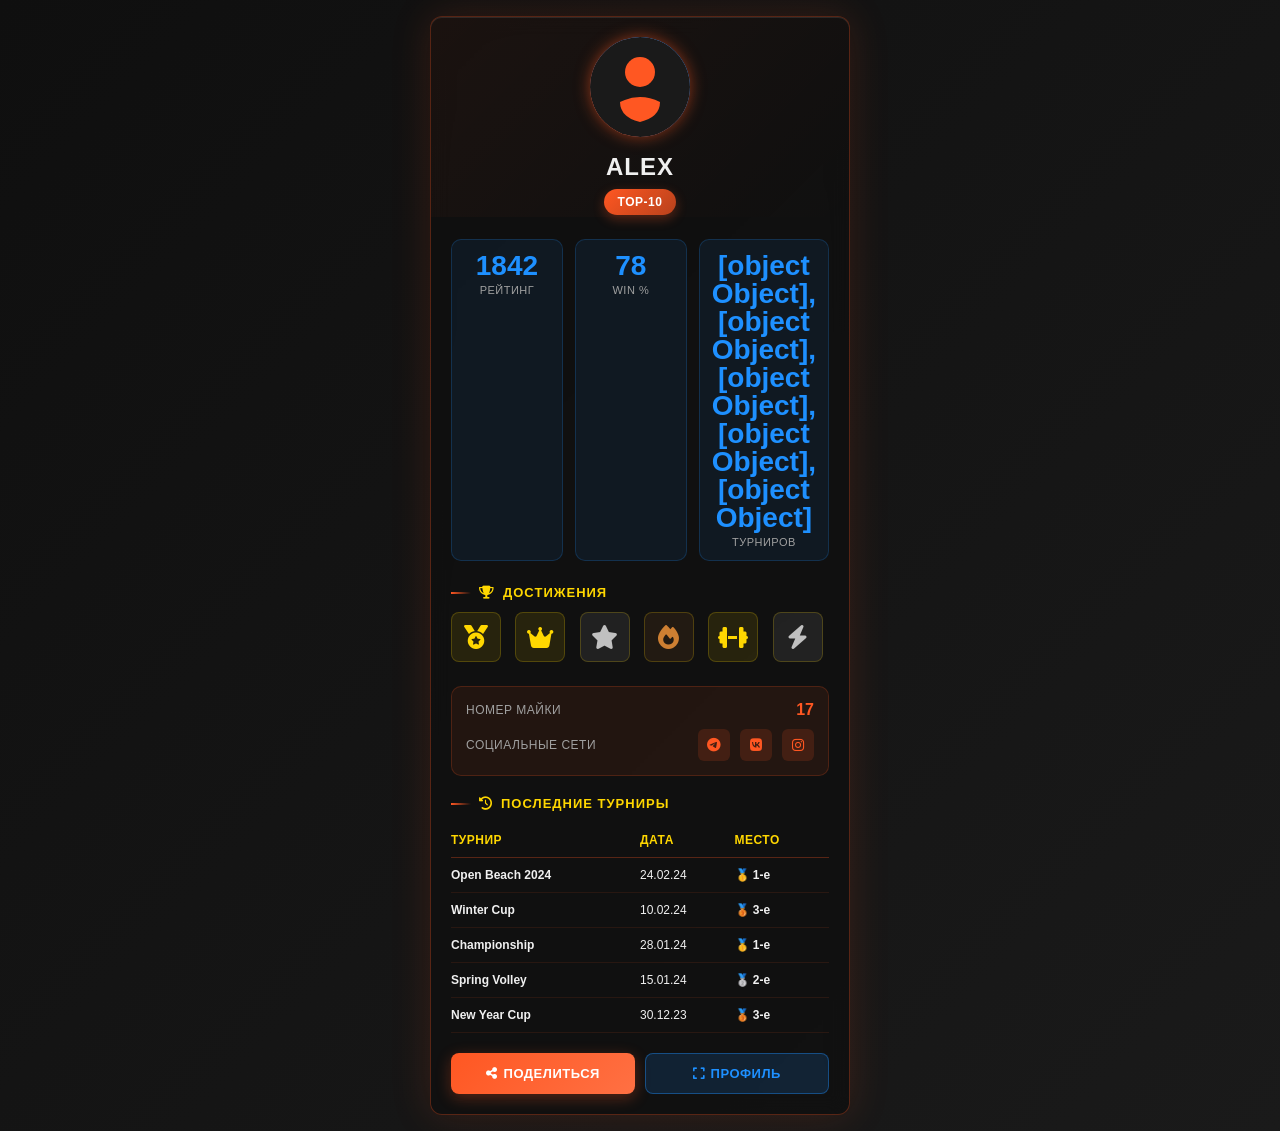
==== commit f3d90444: "feat: pair mode, custom rounds/tours + tests" ====
--- a/player-card.html
+++ b/player-card.html
@@ -1,772 +1,17 @@
 <!DOCTYPE html>
 <html lang="ru">
 <head>
-    <meta charset="UTF-8">
-    <meta name="viewport" content="width=device-width, initial-scale=1.0">
-    <title>Карточка игрока — Лютые пляжники</title>
-    <link rel="stylesheet" href="https://cdnjs.cloudflare.com/ajax/libs/font-awesome/6.4.0/css/all.min.css">
-    <style>
-        /* ====== CSS ПЕРЕМЕННЫЕ ====== */
-        :root {
-            --color-fire: #FF5722;        /* Огненный оранжевый */
-            --color-ice: #1E90FF;         /* Ледяной синий */
-            --color-gold: #FFD700;        /* Золото */
-            --color-dark: #0f0f0f;        /* Угольно-чёрный */
-            --color-gray: #1a1a1a;        /* Глубокий серый */
-            --color-text: #f0f0f0;        /* Белый текст */
-            --color-text-muted: #a0a0a0;  /* Приглушённый текст */
-            --border-radius: 12px;
-            --transition: 0.3s cubic-bezier(0.4, 0, 0.2, 1);
-        }
-
-        * {
-            margin: 0;
-            padding: 0;
-            box-sizing: border-box;
-        }
-
-        body {
-            font-family: -apple-system, BlinkMacSystemFont, 'Segoe UI', Roboto, Oxygen, Ubuntu, Cantarell, sans-serif;
-            background: linear-gradient(135deg, var(--color-dark) 0%, var(--color-gray) 100%);
-            min-height: 100vh;
-            display: flex;
-            align-items: center;
-            justify-content: center;
-            padding: 16px;
-        }
-
-        /* ====== ГЛАВНЫЙ КОНТЕЙНЕР КАРТОЧКИ ====== */
-        .player-card {
-            width: 100%;
-            max-width: 420px;
-            background: rgba(15, 15, 15, 0.7);
-            backdrop-filter: blur(10px);
-            border: 1px solid rgba(255, 87, 34, 0.3);
-            border-radius: var(--border-radius);
-            padding: 20px;
-            box-shadow:
-                0 0 40px rgba(255, 87, 34, 0.15),
-                inset 0 1px 0 rgba(255, 255, 255, 0.1);
-            transition: all var(--transition);
-            position: relative;
-            overflow: hidden;
-        }
-
-        /* Активное состояние при наведении на desktop */
-        @media (hover: hover) {
-            .player-card:hover {
-                border-color: rgba(255, 87, 34, 0.6);
-                box-shadow:
-                    0 0 60px rgba(255, 87, 34, 0.25),
-                    inset 0 1px 0 rgba(255, 255, 255, 0.15);
-                transform: translateY(-2px);
-            }
-        }
-
-        /* Фоновый градиент (скрытый слой) */
-        .player-card::before {
-            content: '';
-            position: absolute;
-            top: 0;
-            left: 0;
-            right: 0;
-            height: 200px;
-            background: linear-gradient(135deg, rgba(255, 87, 34, 0.05) 0%, transparent 100%);
-            pointer-events: none;
-        }
-
-        /* ====== HEADER СЕКЦИЯ ====== */
-        .card-header {
-            text-align: center;
-            margin-bottom: 24px;
-            position: relative;
-            z-index: 1;
-        }
-
-        /* Аватар с кольцом */
-        .avatar-container {
-            position: relative;
-            width: 100px;
-            height: 100px;
-            margin: 0 auto 16px;
-        }
-
-        .avatar-ring {
-            position: absolute;
-            inset: 0;
-            border-radius: 50%;
-            background: linear-gradient(45deg, var(--color-fire) 0%, var(--color-ice) 100%);
-            padding: 3px;
-            animation: ring-glow 3s ease-in-out infinite;
-        }
-
-        .avatar-ring::after {
-            content: '';
-            position: absolute;
-            inset: 3px;
-            border-radius: 50%;
-            background: rgba(15, 15, 15, 0.9);
-        }
-
-        .avatar-img {
-            position: absolute;
-            inset: 0;
-            border-radius: 50%;
-            object-fit: cover;
-            z-index: 2;
-        }
-
-        /* Анимация свечения кольца */
-        @keyframes ring-glow {
-            0%, 100% {
-                box-shadow: 0 0 15px rgba(255, 87, 34, 0.5);
-            }
-            50% {
-                box-shadow: 0 0 25px rgba(255, 87, 34, 0.8);
-            }
-        }
-
-        .nickname {
-            font-size: 24px;
-            font-weight: 700;
-            color: var(--color-text);
-            text-transform: uppercase;
-            letter-spacing: 1px;
-            margin-bottom: 8px;
-        }
-
-        /* Ранг-бейдж */
-        .rank-badge {
-            display: inline-block;
-            background: linear-gradient(135deg, var(--color-fire), rgba(255, 87, 34, 0.7));
-            color: white;
-            padding: 6px 14px;
-            border-radius: 20px;
-            font-size: 12px;
-            font-weight: 600;
-            letter-spacing: 0.5px;
-            box-shadow: 0 4px 12px rgba(255, 87, 34, 0.3);
-        }
-
-        /* ====== STATS СЕКЦИЯ (ГЛАВНЫЕ ЦИФРЫ) ====== */
-        .stats-grid {
-            display: grid;
-            grid-template-columns: 1fr 1fr 1fr;
-            gap: 12px;
-            margin-bottom: 24px;
-            position: relative;
-            z-index: 1;
-        }
-
-        .stat-item {
-            background: rgba(30, 144, 255, 0.08);
-            border: 1px solid rgba(30, 144, 255, 0.2);
-            border-radius: 10px;
-            padding: 12px;
-            text-align: center;
-            transition: all var(--transition);
-        }
-
-        @media (hover: hover) {
-            .stat-item:hover {
-                background: rgba(30, 144, 255, 0.15);
-                border-color: rgba(30, 144, 255, 0.5);
-                transform: translateY(-2px);
-            }
-        }
-
-        .stat-value {
-            display: block;
-            font-size: 28px;
-            font-weight: 800;
-            color: var(--color-ice);
-            line-height: 1;
-            margin-bottom: 4px;
-        }
-
-        .stat-label {
-            display: block;
-            font-size: 11px;
-            color: var(--color-text-muted);
-            text-transform: uppercase;
-            letter-spacing: 0.5px;
-        }
-
-        /* ====== ДОСТИЖЕНИЯ ====== */
-        .achievements-section {
-            margin-bottom: 24px;
-            position: relative;
-            z-index: 1;
-        }
-
-        .section-title {
-            font-size: 13px;
-            font-weight: 600;
-            color: var(--color-gold);
-            text-transform: uppercase;
-            letter-spacing: 1px;
-            margin-bottom: 12px;
-            display: flex;
-            align-items: center;
-            gap: 8px;
-        }
-
-        .section-title::before {
-            content: '';
-            width: 20px;
-            height: 2px;
-            background: linear-gradient(90deg, var(--color-fire), transparent);
-        }
-
-        .achievements-grid {
-            display: grid;
-            grid-template-columns: repeat(auto-fit, minmax(45px, 1fr));
-            gap: 8px;
-        }
-
-        .achievement-badge {
-            width: 50px;
-            height: 50px;
-            display: flex;
-            align-items: center;
-            justify-content: center;
-            border-radius: 8px;
-            font-size: 24px;
-            cursor: pointer;
-            transition: all var(--transition);
-            position: relative;
-            border: 1px solid rgba(255, 215, 0, 0.2);
-        }
-
-        .achievement-badge.gold {
-            background: rgba(255, 215, 0, 0.1);
-            color: var(--color-gold);
-        }
-
-        .achievement-badge.silver {
-            background: rgba(192, 192, 192, 0.1);
-            color: #c0c0c0;
-        }
-
-        .achievement-badge.bronze {
-            background: rgba(205, 127, 50, 0.1);
-            color: #cd7f32;
-        }
-
-        @media (hover: hover) {
-            .achievement-badge:hover {
-                transform: scale(1.1);
-                box-shadow: 0 0 20px currentColor;
-                border-color: currentColor;
-            }
-        }
-
-        /* ====== ЛИЧНАЯ ИНФОРМАЦИЯ ====== */
-        .personal-info {
-            background: rgba(255, 87, 34, 0.08);
-            border: 1px solid rgba(255, 87, 34, 0.2);
-            border-radius: 10px;
-            padding: 14px;
-            margin-bottom: 20px;
-            position: relative;
-            z-index: 1;
-        }
-
-        .info-row {
-            display: flex;
-            justify-content: space-between;
-            align-items: center;
-            margin-bottom: 10px;
-        }
-
-        .info-row:last-child {
-            margin-bottom: 0;
-        }
-
-        .info-label {
-            font-size: 12px;
-            color: var(--color-text-muted);
-            text-transform: uppercase;
-            letter-spacing: 0.5px;
-        }
-
-        .info-value {
-            font-size: 16px;
-            font-weight: 600;
-            color: var(--color-fire);
-        }
-
-        .social-links {
-            display: flex;
-            gap: 10px;
-        }
-
-        .social-icon {
-            width: 32px;
-            height: 32px;
-            display: flex;
-            align-items: center;
-            justify-content: center;
-            border-radius: 6px;
-            background: rgba(255, 87, 34, 0.15);
-            color: var(--color-fire);
-            text-decoration: none;
-            font-size: 14px;
-            transition: all var(--transition);
-            cursor: pointer;
-        }
-
-        @media (hover: hover) {
-            .social-icon:hover {
-                background: rgba(255, 87, 34, 0.3);
-                transform: scale(1.1);
-            }
-        }
-
-        /* ====== ИСТОРИЯ ТУРНИРОВ ====== */
-        .history-section {
-            position: relative;
-            z-index: 1;
-        }
-
-        .history-table {
-            width: 100%;
-            font-size: 12px;
-            border-collapse: collapse;
-        }
-
-        .history-table thead {
-            border-bottom: 1px solid rgba(255, 87, 34, 0.3);
-        }
-
-        .history-table th {
-            text-align: left;
-            padding: 10px 0;
-            color: var(--color-gold);
-            font-weight: 600;
-            text-transform: uppercase;
-            letter-spacing: 0.5px;
-        }
-
-        .history-table td {
-            padding: 10px 0;
-            color: var(--color-text);
-            border-bottom: 1px solid rgba(255, 87, 34, 0.1);
-        }
-
-        .tournament-name {
-            font-weight: 600;
-        }
-
-        .tournament-place {
-            color: var(--color-fire);
-            font-weight: 700;
-        }
-
-        /* ====== КНОПКИ ДЕЙСТВИЙ ====== */
-        .actions {
-            display: grid;
-            grid-template-columns: 1fr 1fr;
-            gap: 10px;
-            margin-top: 20px;
-            position: relative;
-            z-index: 1;
-        }
-
-        .btn {
-            padding: 12px;
-            border: none;
-            border-radius: 8px;
-            font-size: 13px;
-            font-weight: 600;
-            letter-spacing: 0.5px;
-            cursor: pointer;
-            transition: all var(--transition);
-            text-transform: uppercase;
-            display: flex;
-            align-items: center;
-            justify-content: center;
-            gap: 6px;
-        }
-
-        .btn-primary {
-            background: linear-gradient(135deg, var(--color-fire), #ff7043);
-            color: white;
-            box-shadow: 0 4px 15px rgba(255, 87, 34, 0.3);
-        }
-
-        @media (hover: hover) {
-            .btn-primary:hover {
-                box-shadow: 0 6px 20px rgba(255, 87, 34, 0.5);
-                transform: translateY(-2px);
-            }
-        }
-
-        .btn-secondary {
-            background: rgba(30, 144, 255, 0.15);
-            color: var(--color-ice);
-            border: 1px solid rgba(30, 144, 255, 0.4);
-        }
-
-        @media (hover: hover) {
-            .btn-secondary:hover {
-                background: rgba(30, 144, 255, 0.25);
-                border-color: rgba(30, 144, 255, 0.7);
-            }
-        }
-
-        /* ====== МОДАЛЬНОЕ ОКНО ПРЕДПРОСМОТРА ====== */
-        .modal {
-            display: none;
-            position: fixed;
-            top: 0;
-            left: 0;
-            right: 0;
-            bottom: 0;
-            background: rgba(0, 0, 0, 0.8);
-            z-index: 1000;
-            align-items: center;
-            justify-content: center;
-            padding: 16px;
-        }
-
-        .modal.active {
-            display: flex;
-        }
-
-        .modal-content {
-            background: var(--color-dark);
-            border-radius: 16px;
-            padding: 20px;
-            max-width: 420px;
-            width: 100%;
-            max-height: 90vh;
-            overflow-y: auto;
-        }
-
-        .modal-header {
-            display: flex;
-            justify-content: space-between;
-            align-items: center;
-            margin-bottom: 20px;
-        }
-
-        .modal-title {
-            font-size: 16px;
-            font-weight: 700;
-            color: var(--color-text);
-        }
-
-        .modal-close {
-            background: none;
-            border: none;
-            color: var(--color-text-muted);
-            font-size: 24px;
-            cursor: pointer;
-            transition: color var(--transition);
-        }
-
-        @media (hover: hover) {
-            .modal-close:hover {
-                color: var(--color-fire);
-            }
-        }
-
-        /* ====== АДАПТИВНОСТЬ ДЛЯ МОБИЛОК ====== */
-        @media (max-width: 480px) {
-            .player-card {
-                padding: 16px;
-                max-width: 100%;
-            }
-
-            .nickname {
-                font-size: 20px;
-            }
-
-            .stat-value {
-                font-size: 24px;
-            }
-
-            .actions {
-                grid-template-columns: 1fr;
-            }
-        }
-
-        /* ====== РЕЖИМ "ПОДЕЛИТЬСЯ" (ДЛЯ СКРИНШОТА) ====== */
-        .player-card.share-mode {
-            margin: 0;
-            border-radius: 20px;
-            box-shadow: 0 0 60px rgba(255, 87, 34, 0.4);
-        }
-    </style>
+  <meta charset="UTF-8">
+  <meta name="viewport" content="width=device-width, initial-scale=1.0">
+  <title>Карточка игрока (prototype) — Volley</title>
+  <meta http-equiv="refresh" content="0; url=prototypes/player-card.html">
+  <style>
+    body { font-family: system-ui, -apple-system, Segoe UI, Roboto, sans-serif; padding: 24px; line-height: 1.5; }
+    code { background: #f2f2f2; padding: 2px 6px; border-radius: 6px; }
+  </style>
 </head>
 <body>
-    <!-- КАРТОЧКА ИГРОКА -->
-    <div class="player-card" id="playerCard">
-        <!-- HEADER -->
-        <div class="card-header">
-            <div class="avatar-container">
-                <div class="avatar-ring"></div>
-                <img src="data:image/svg+xml,%3Csvg xmlns='http://www.w3.org/2000/svg' viewBox='0 0 100 100'%3E%3Ccircle cx='50' cy='50' r='50' fill='%231a1a1a'/%3E%3Ccircle cx='50' cy='35' r='15' fill='%23FF5722'/%3E%3Cpath d='M30 65 Q50 55 70 65 Q70 80 50 85 Q30 80 30 65' fill='%23FF5722'/%3E%3C/svg%3E" alt="Player Avatar" class="avatar-img">
-            </div>
-            <div class="nickname" id="nickname">ALEX</div>
-            <div class="rank-badge" id="rankBadge">TOP-10</div>
-        </div>
-
-        <!-- ОСНОВНЫЕ СТАТЫ -->
-        <div class="stats-grid">
-            <div class="stat-item">
-                <span class="stat-value" id="rating">1842</span>
-                <span class="stat-label">Рейтинг</span>
-            </div>
-            <div class="stat-item">
-                <span class="stat-value" id="winRate">78</span>
-                <span class="stat-label">Win %</span>
-            </div>
-            <div class="stat-item">
-                <span class="stat-value" id="tournaments">24</span>
-                <span class="stat-label">Турниров</span>
-            </div>
-        </div>
-
-        <!-- ДОСТИЖЕНИЯ -->
-        <div class="achievements-section">
-            <div class="section-title">
-                <i class="fas fa-trophy"></i> Достижения
-            </div>
-            <div class="achievements-grid" id="achievementsGrid">
-                <div class="achievement-badge gold" title="1-е место: Open Beach 2024">
-                    <i class="fas fa-medal"></i>
-                </div>
-                <div class="achievement-badge gold" title="1-е место: Championship 2024">
-                    <i class="fas fa-crown"></i>
-                </div>
-                <div class="achievement-badge silver" title="2-е место: Spring Cup">
-                    <i class="fas fa-star"></i>
-                </div>
-                <div class="achievement-badge bronze" title="3-е место: Summer Series">
-                    <i class="fas fa-fire"></i>
-                </div>
-                <div class="achievement-badge gold" title="Лучший либеро">
-                    <i class="fas fa-dumbbell"></i>
-                </div>
-                <div class="achievement-badge silver" title="Лучший атакующий">
-                    <i class="fas fa-bolt"></i>
-                </div>
-            </div>
-        </div>
-
-        <!-- ЛИЧНАЯ ИНФОРМАЦИЯ -->
-        <div class="personal-info">
-            <div class="info-row">
-                <span class="info-label">Номер майки</span>
-                <span class="info-value" id="jerseyNumber">17</span>
-            </div>
-            <div class="info-row">
-                <span class="info-label">Социальные сети</span>
-                <div class="social-links">
-                    <a href="#" class="social-icon" title="Telegram">
-                        <i class="fab fa-telegram"></i>
-                    </a>
-                    <a href="#" class="social-icon" title="VK">
-                        <i class="fab fa-vk"></i>
-                    </a>
-                    <a href="#" class="social-icon" title="Instagram">
-                        <i class="fab fa-instagram"></i>
-                    </a>
-                </div>
-            </div>
-        </div>
-
-        <!-- ИСТОРИЯ ТУРНИРОВ -->
-        <div class="history-section">
-            <div class="section-title">
-                <i class="fas fa-history"></i> Последние турниры
-            </div>
-            <table class="history-table">
-                <thead>
-                    <tr>
-                        <th style="width: 50%;">Турнир</th>
-                        <th style="width: 25%;">Дата</th>
-                        <th style="width: 25%;">Место</th>
-                    </tr>
-                </thead>
-                <tbody id="historyTableBody">
-                    <tr>
-                        <td class="tournament-name">Open Beach 2024</td>
-                        <td>24.02.24</td>
-                        <td class="tournament-place">🥇 1-е</td>
-                    </tr>
-                    <tr>
-                        <td class="tournament-name">Winter Cup</td>
-                        <td>10.02.24</td>
-                        <td class="tournament-place">🥉 3-е</td>
-                    </tr>
-                    <tr>
-                        <td class="tournament-name">Championship</td>
-                        <td>28.01.24</td>
-                        <td class="tournament-place">🥇 1-е</td>
-                    </tr>
-                    <tr>
-                        <td class="tournament-name">Spring Volley</td>
-                        <td>15.01.24</td>
-                        <td class="tournament-place">🥈 2-е</td>
-                    </tr>
-                    <tr>
-                        <td class="tournament-name">New Year Cup</td>
-                        <td>30.12.23</td>
-                        <td class="tournament-place">🥉 3-е</td>
-                    </tr>
-                </tbody>
-            </table>
-        </div>
-
-        <!-- КНОПКИ ДЕЙСТВИЙ -->
-        <div class="actions">
-            <button class="btn btn-primary" id="shareBtn">
-                <i class="fas fa-share-alt"></i> Поделиться
-            </button>
-            <button class="btn btn-secondary" id="viewFullBtn">
-                <i class="fas fa-expand"></i> Профиль
-            </button>
-        </div>
-    </div>
-
-    <!-- МОДАЛЬНОЕ ОКНО ПРЕДПРОСМОТРА -->
-    <div class="modal" id="shareModal">
-        <div class="modal-content">
-            <div class="modal-header">
-                <div class="modal-title">Готово для сторис 📸</div>
-                <button class="modal-close" id="closeModal">&times;</button>
-            </div>
-            <div id="playerCardPreview"></div>
-            <div class="actions" style="margin-top: 16px;">
-                <button class="btn btn-primary" id="screenshotBtn">
-                    <i class="fas fa-camera"></i> Скачать
-                </button>
-                <button class="btn btn-secondary" id="copyLink">
-                    <i class="fas fa-link"></i> Скопировать ссылку
-                </button>
-            </div>
-        </div>
-    </div>
-
-    <!-- СКРИПТ -->
-    <script>
-        // ====== КОНФИГУРАЦИЯ ИГРОКА ======
-        const playerData = {
-            nickname: 'ALEX',
-            rank: 'TOP-10',
-            rating: 1842,
-            winRate: 78,
-            tournaments: 24,
-            jerseyNumber: 17,
-            avatar: 'data:image/svg+xml,%3Csvg xmlns=%22http://www.w3.org/2000/svg%22 viewBox=%220 0 100 100%22%3E%3Ccircle cx=%2250%22 cy=%2250%22 r=%2250%22 fill=%22%231a1a1a%22/%3E%3Ccircle cx=%2250%22 cy=%2235%22 r=%2215%22 fill=%22%23FF5722%22/%3E%3Cpath d=%22M30 65 Q50 55 70 65 Q70 80 50 85 Q30 80 30 65%22 fill=%22%23FF5722%22/%3E%3C/svg%3E',
-            achievements: [
-                { type: 'gold', icon: 'medal', title: '1-е место: Open Beach 2024' },
-                { type: 'gold', icon: 'crown', title: '1-е место: Championship 2024' },
-                { type: 'silver', icon: 'star', title: '2-е место: Spring Cup' },
-                { type: 'bronze', icon: 'fire', title: '3-е место: Summer Series' },
-                { type: 'gold', icon: 'dumbbell', title: 'Лучший либеро' },
-                { type: 'silver', icon: 'bolt', title: 'Лучший атакующий' }
-            ],
-            tournaments: [
-                { name: 'Open Beach 2024', date: '24.02.24', place: '🥇 1-е' },
-                { name: 'Winter Cup', date: '10.02.24', place: '🥉 3-е' },
-                { name: 'Championship', date: '28.01.24', place: '🥇 1-е' },
-                { name: 'Spring Volley', date: '15.01.24', place: '🥈 2-е' },
-                { name: 'New Year Cup', date: '30.12.23', place: '🥉 3-е' }
-            ]
-        };
-
-        // ====== DOM ЭЛЕМЕНТЫ ======
-        const elements = {
-            nickname: document.getElementById('nickname'),
-            rankBadge: document.getElementById('rankBadge'),
-            rating: document.getElementById('rating'),
-            winRate: document.getElementById('winRate'),
-            tournaments: document.getElementById('tournaments'),
-            jerseyNumber: document.getElementById('jerseyNumber'),
-            playerCard: document.getElementById('playerCard'),
-            shareBtn: document.getElementById('shareBtn'),
-            viewFullBtn: document.getElementById('viewFullBtn'),
-            shareModal: document.getElementById('shareModal'),
-            closeModal: document.getElementById('closeModal'),
-            screenshotBtn: document.getElementById('screenshotBtn'),
-            copyLink: document.getElementById('copyLink'),
-            playerCardPreview: document.getElementById('playerCardPreview'),
-            historyTableBody: document.getElementById('historyTableBody'),
-            achievementsGrid: document.getElementById('achievementsGrid')
-        };
-
-        // ====== ИНИЦИАЛИЗАЦИЯ ДАННЫХ ======
-        function initializePlayerCard() {
-            elements.nickname.textContent = playerData.nickname;
-            elements.rankBadge.textContent = playerData.rank;
-            elements.rating.textContent = playerData.rating;
-            elements.winRate.textContent = playerData.winRate;
-            elements.tournaments.textContent = playerData.tournaments;
-            elements.jerseyNumber.textContent = playerData.jerseyNumber;
-        }
-
-        // ====== ОБРАБОТЧИКИ КНОПОК ======
-        elements.shareBtn.addEventListener('click', () => {
-            elements.playerCardPreview.innerHTML = elements.playerCard.innerHTML;
-            elements.shareModal.classList.add('active');
-        });
-
-        elements.closeModal.addEventListener('click', () => {
-            elements.shareModal.classList.remove('active');
-        });
-
-        elements.shareModal.addEventListener('click', (e) => {
-            if (e.target === elements.shareModal) {
-                elements.shareModal.classList.remove('active');
-            }
-        });
-
-        // Скачивание скриншота (используем html2canvas библиотеку если нужно)
-        elements.screenshotBtn.addEventListener('click', async () => {
-            // Функция работает с встроенными эффектами
-            const card = elements.playerCardPreview.querySelector('.player-card') || elements.playerCard;
-            alert('✨ Скриншот готов! На реальном сайте интегрируй html2canvas.\n\nПримерный код:\n\nhtml2canvas(card).then(canvas => {\n  const link = document.createElement("a");\n  link.href = canvas.toDataURL();\n  link.download = "player-card.png";\n  link.click();\n})');
-        });
-
-        elements.copyLink.addEventListener('click', () => {
-            const playerUrl = `${window.location.origin}?player=${playerData.nickname}`;
-            navigator.clipboard.writeText(playerUrl);
-            alert('🔗 Ссылка скопирована в буфер обмена!');
-        });
-
-        // ====== ИНИЦИАЛИЗАЦИЯ ======
-        initializePlayerCard();
-
-        // ====== ФУНКЦИИ ДЛЯ ИНТЕГРАЦИИ В DJANGO ======
-        /**
-         * Обновить данные игрока (используй эту функцию при загрузке данных из API)
-         * @param {Object} newData - Новые данные игрока
-         */
-        function updatePlayerData(newData) {
-            const merged = { ...playerData, ...newData };
-            playerData.nickname = merged.nickname;
-            playerData.rank = merged.rank;
-            playerData.rating = merged.rating;
-            playerData.winRate = merged.winRate;
-            playerData.tournaments = merged.tournaments;
-            playerData.jerseyNumber = merged.jerseyNumber;
-
-            initializePlayerCard();
-        }
-
-        /**
-         * Получить данные игрока в JSON формате (для отправки на сервер)
-         */
-        function getPlayerData() {
-            return playerData;
-        }
-
-        // Экспорт функций в глобальную область (для использования из шаблонов Django)
-        window.playerCardAPI = { updatePlayerData, getPlayerData };
-    </script>
+  <p>Эта страница переехала в <code>prototypes/player-card.html</code>.</p>
+  <p><a href="prototypes/player-card.html">Открыть прототип</a></p>
 </body>
 </html>
